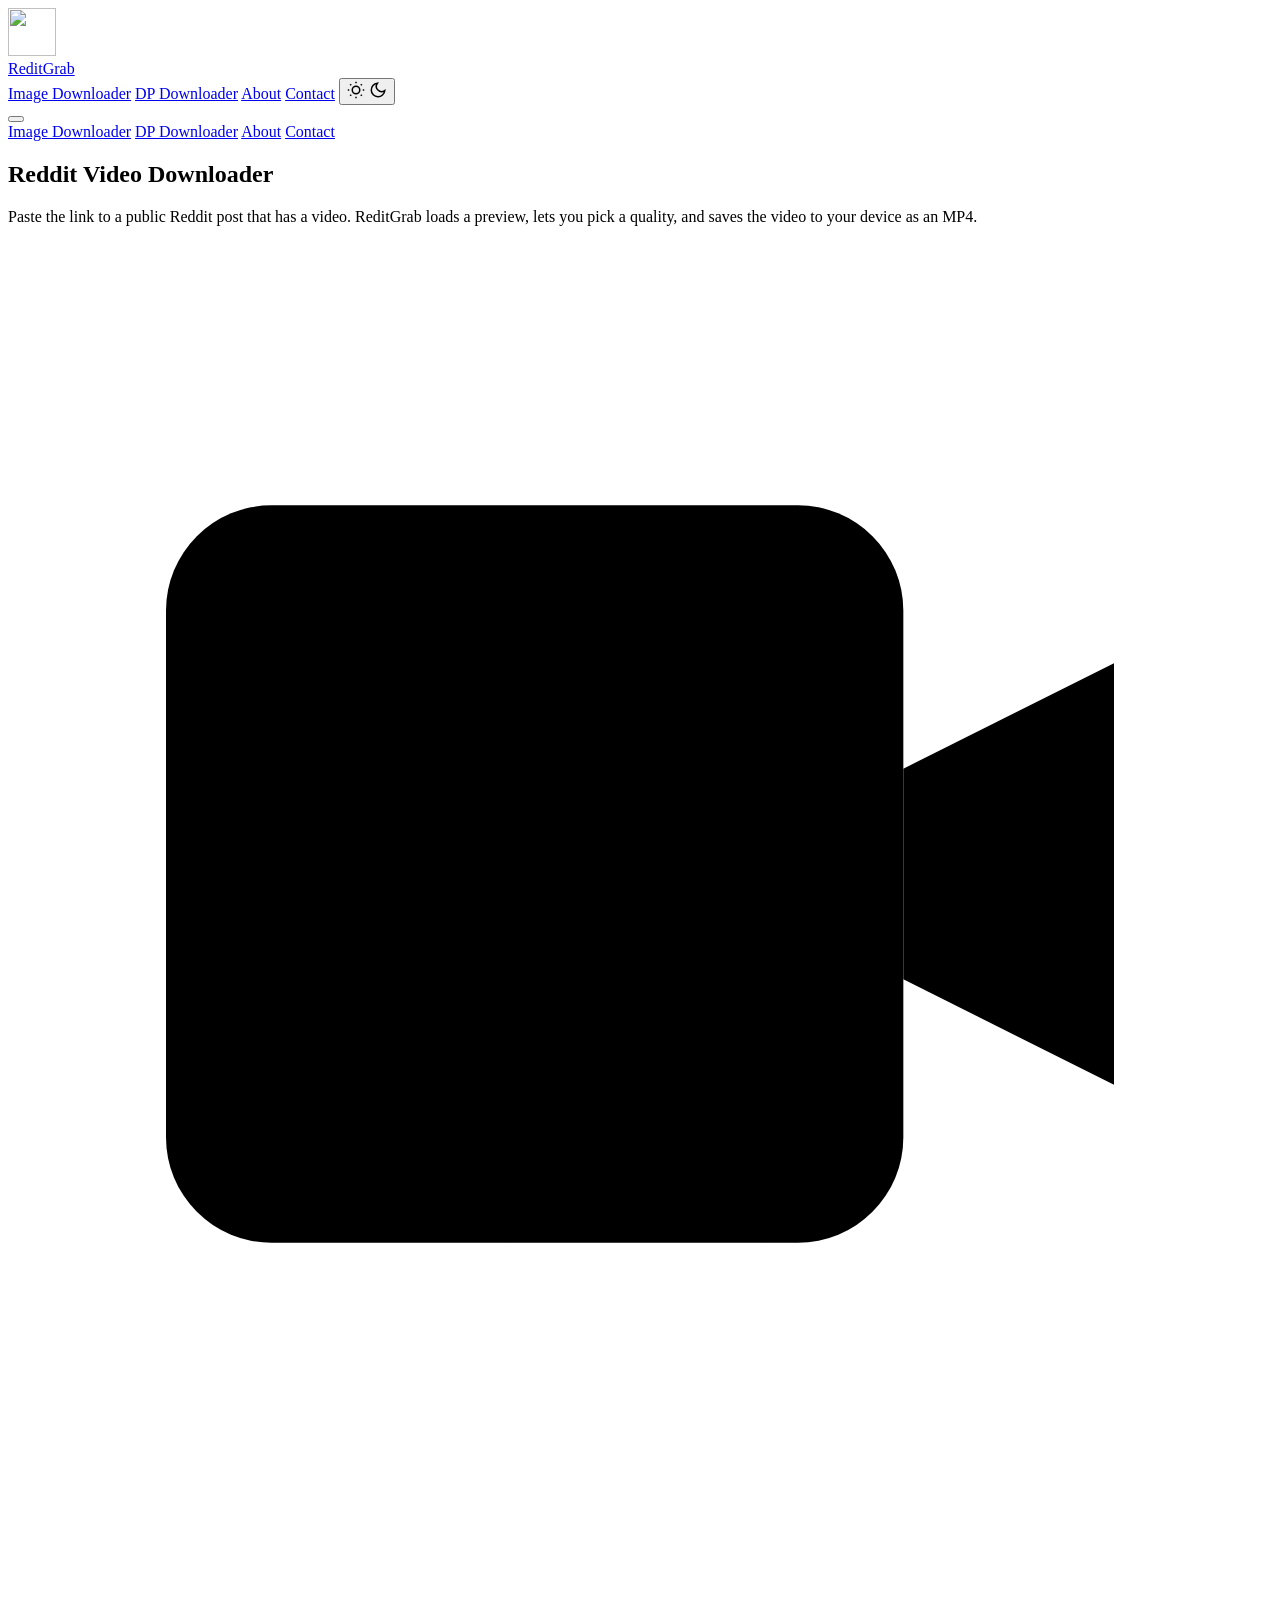
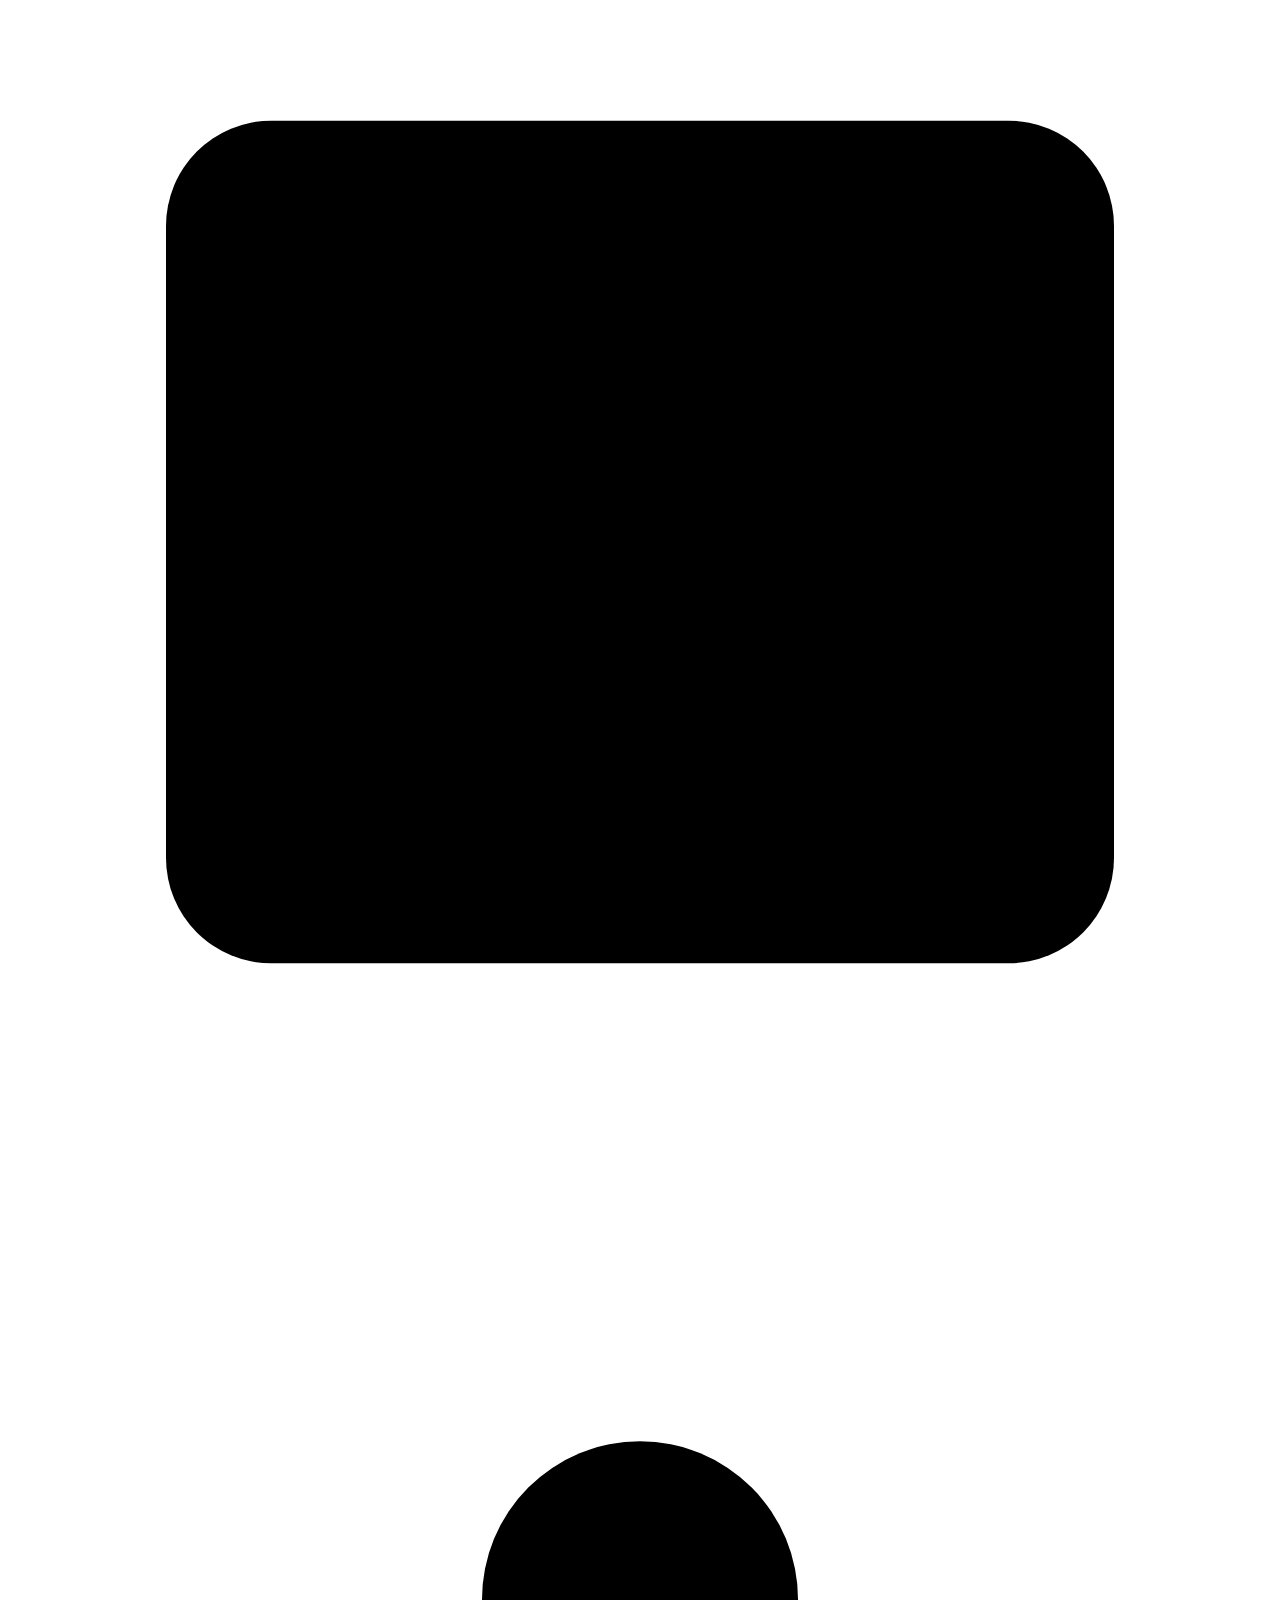
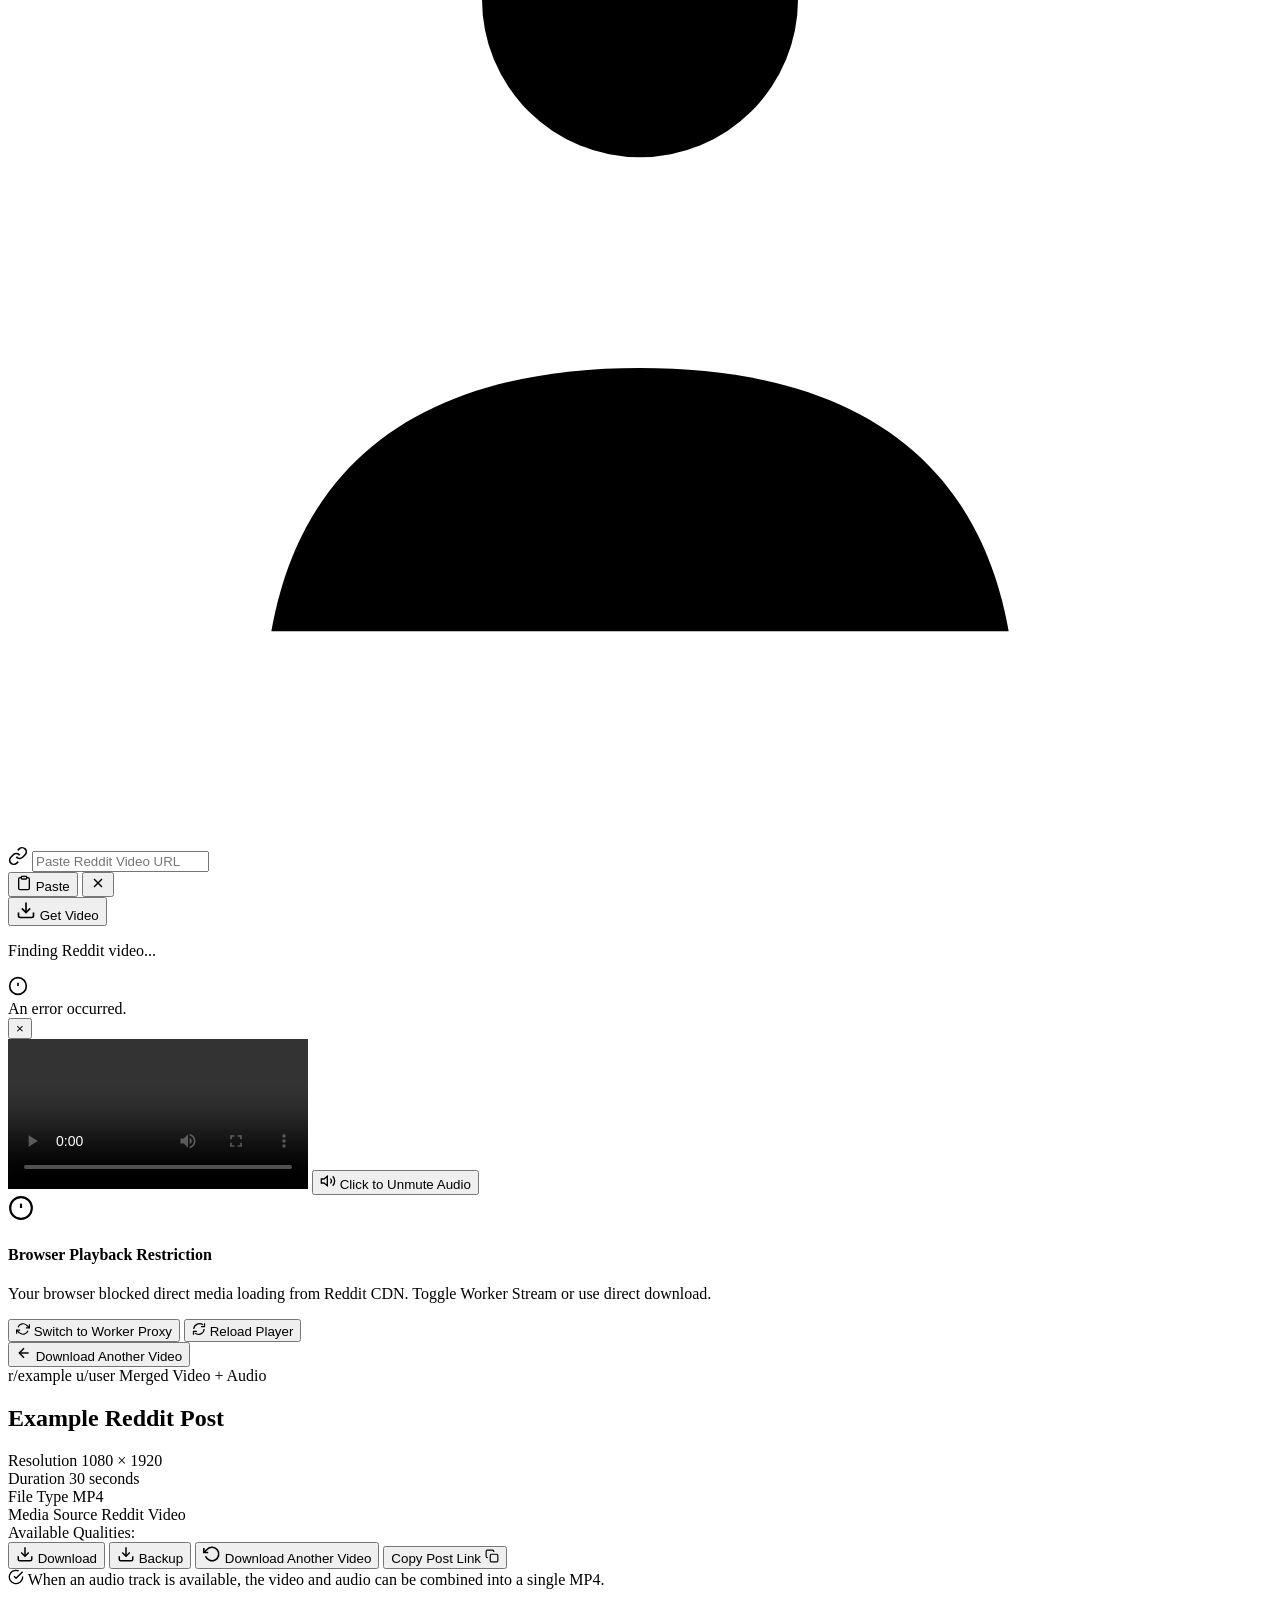
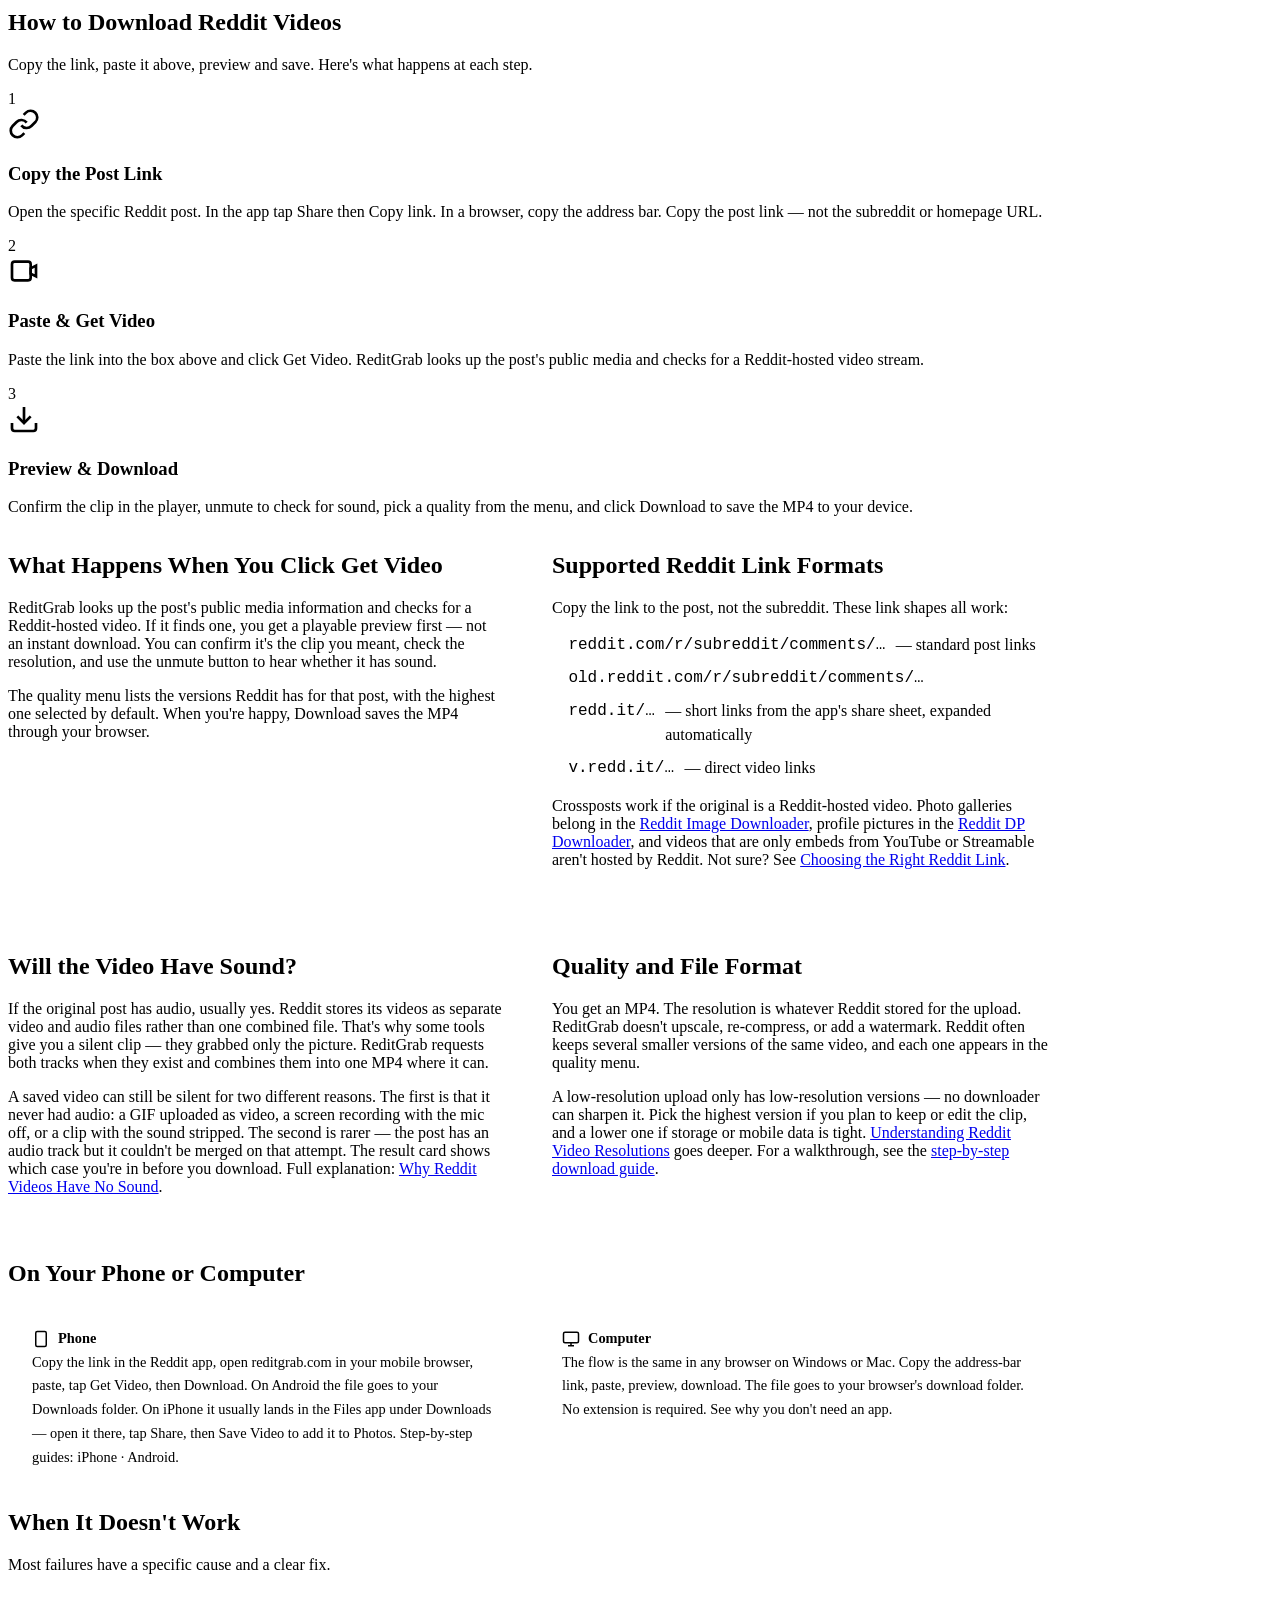
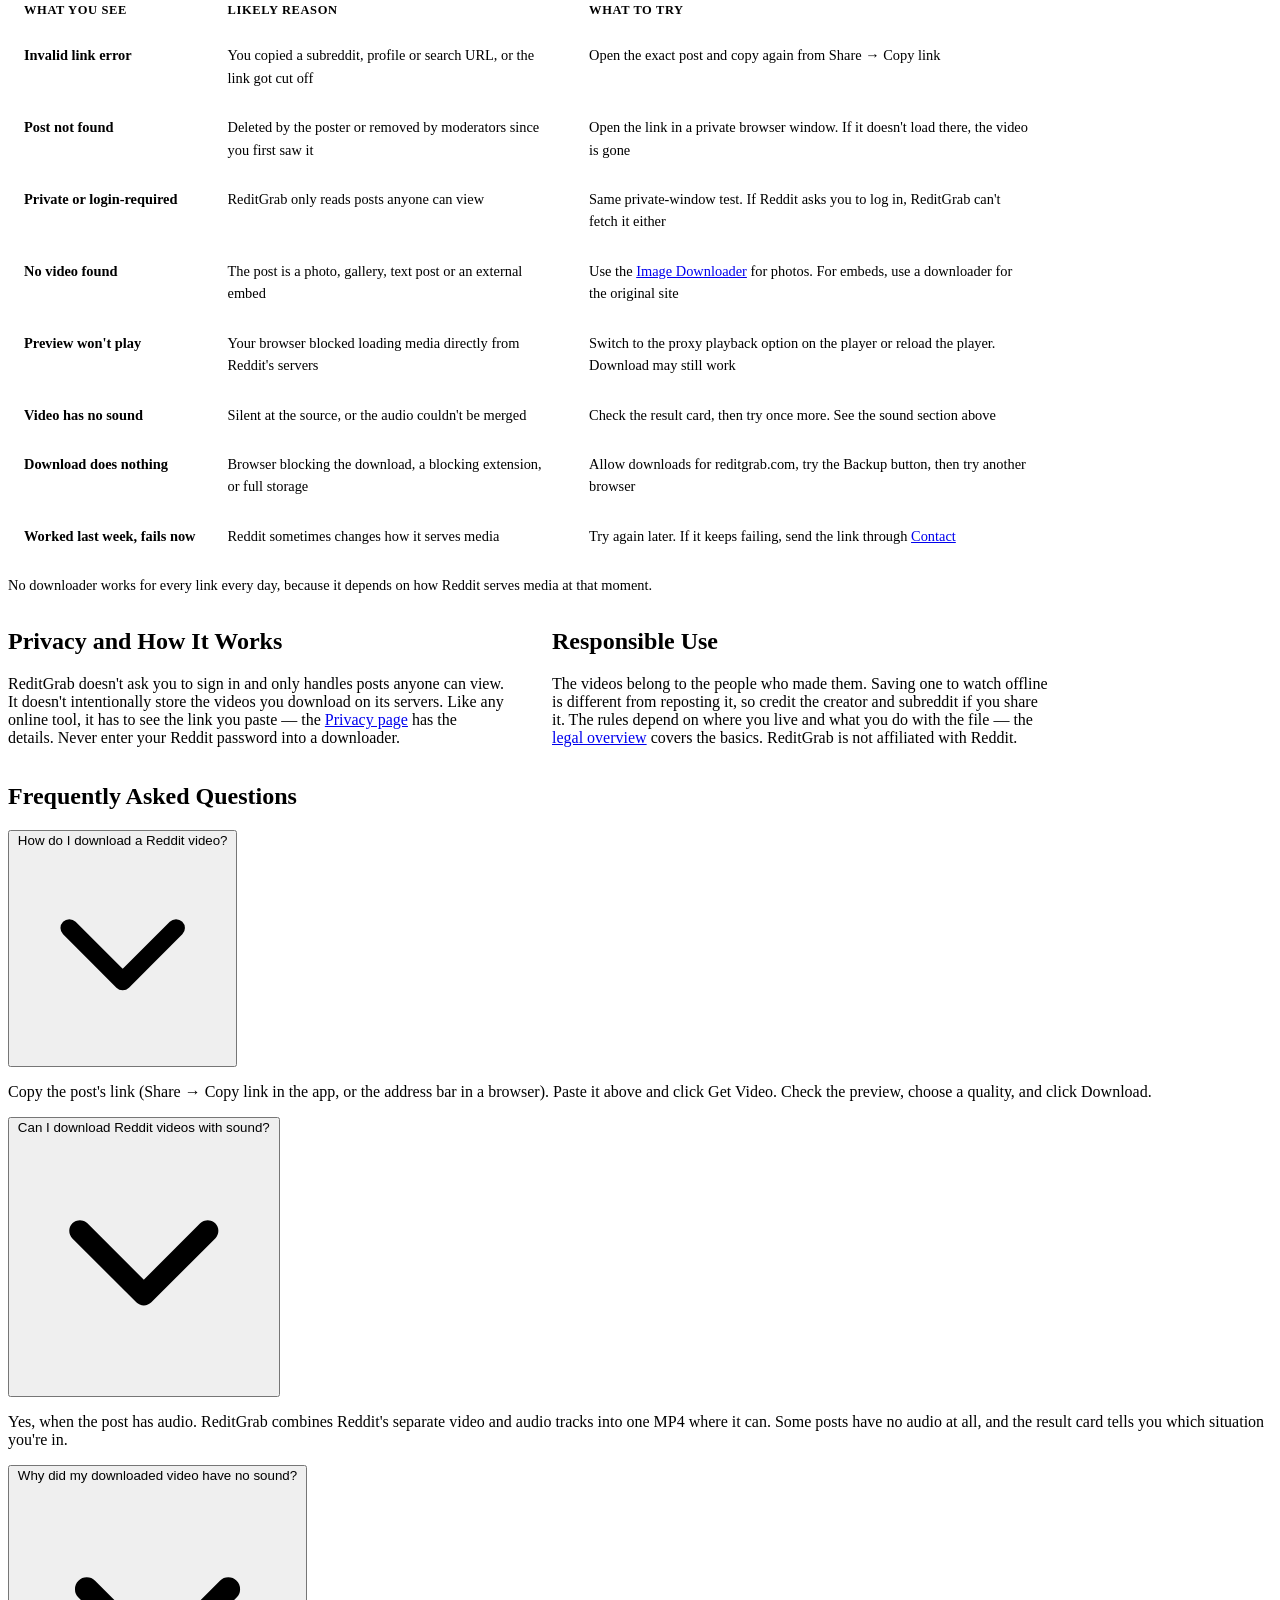
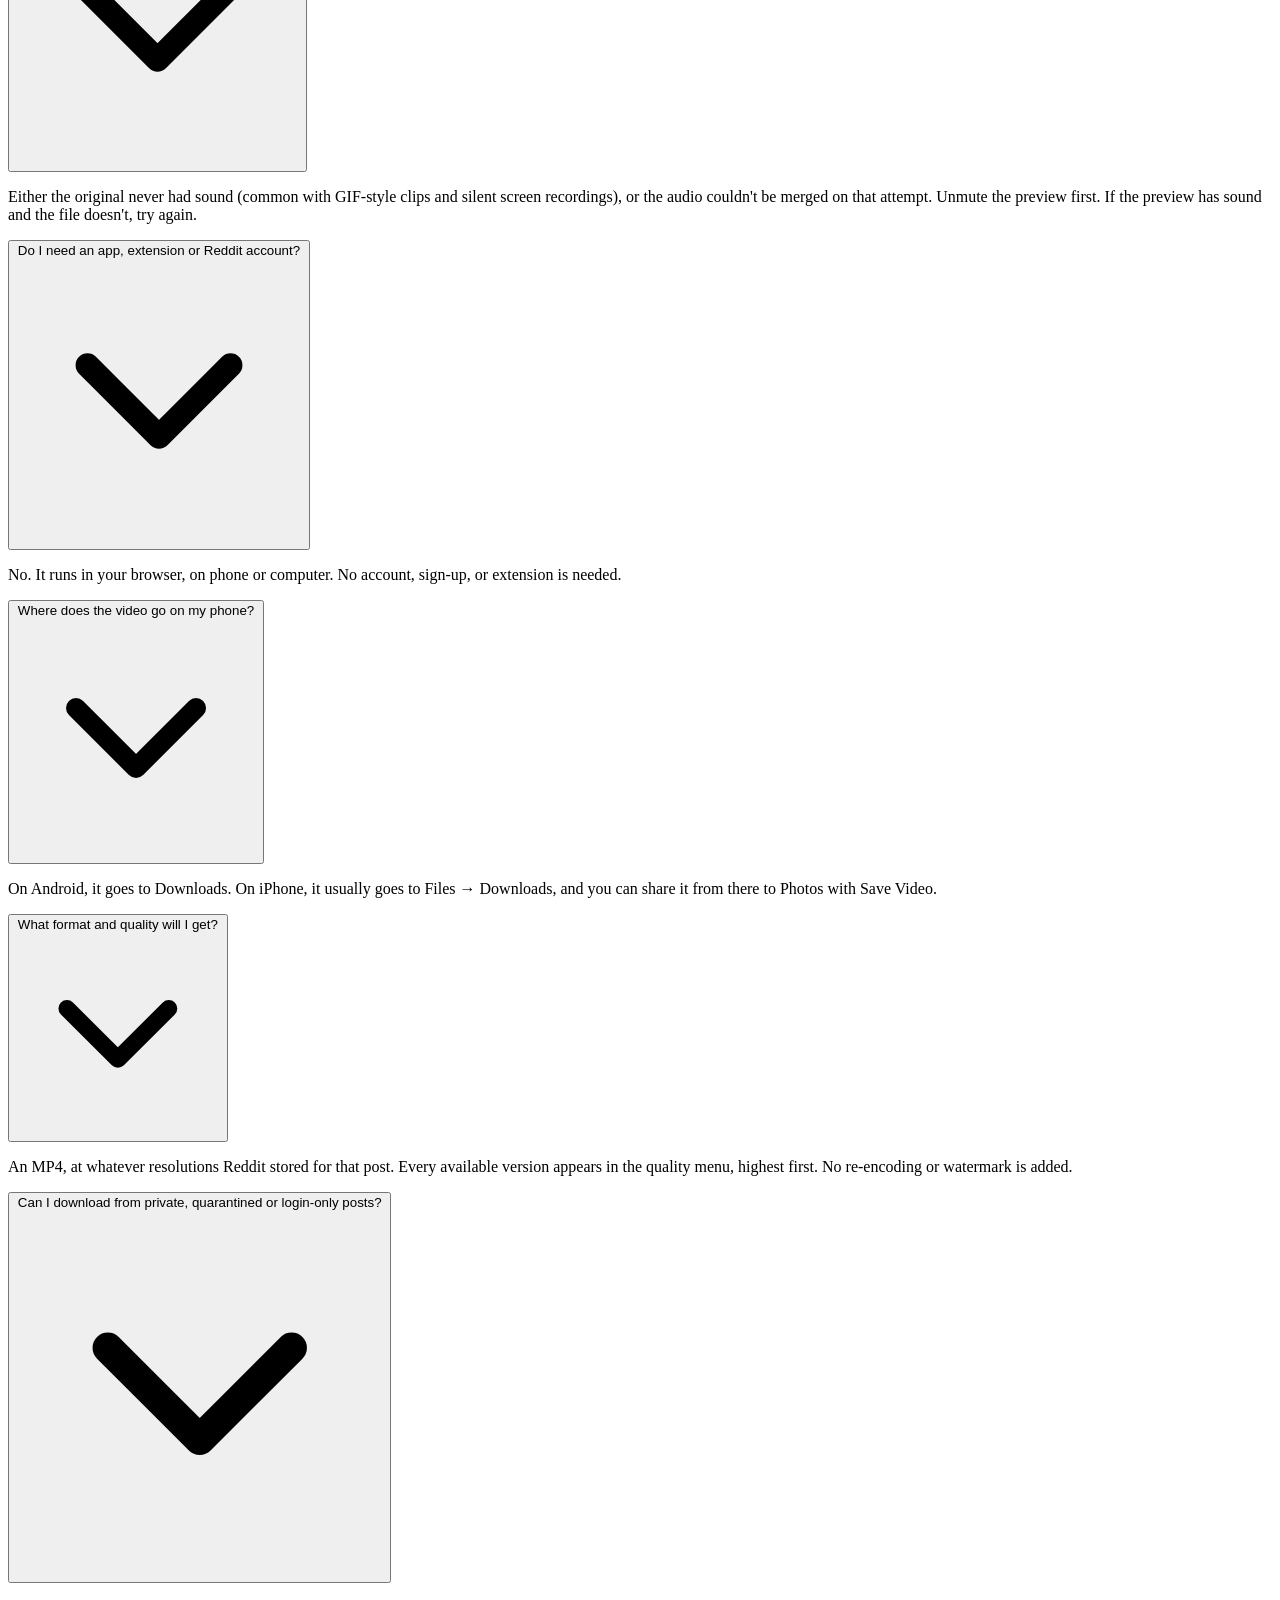
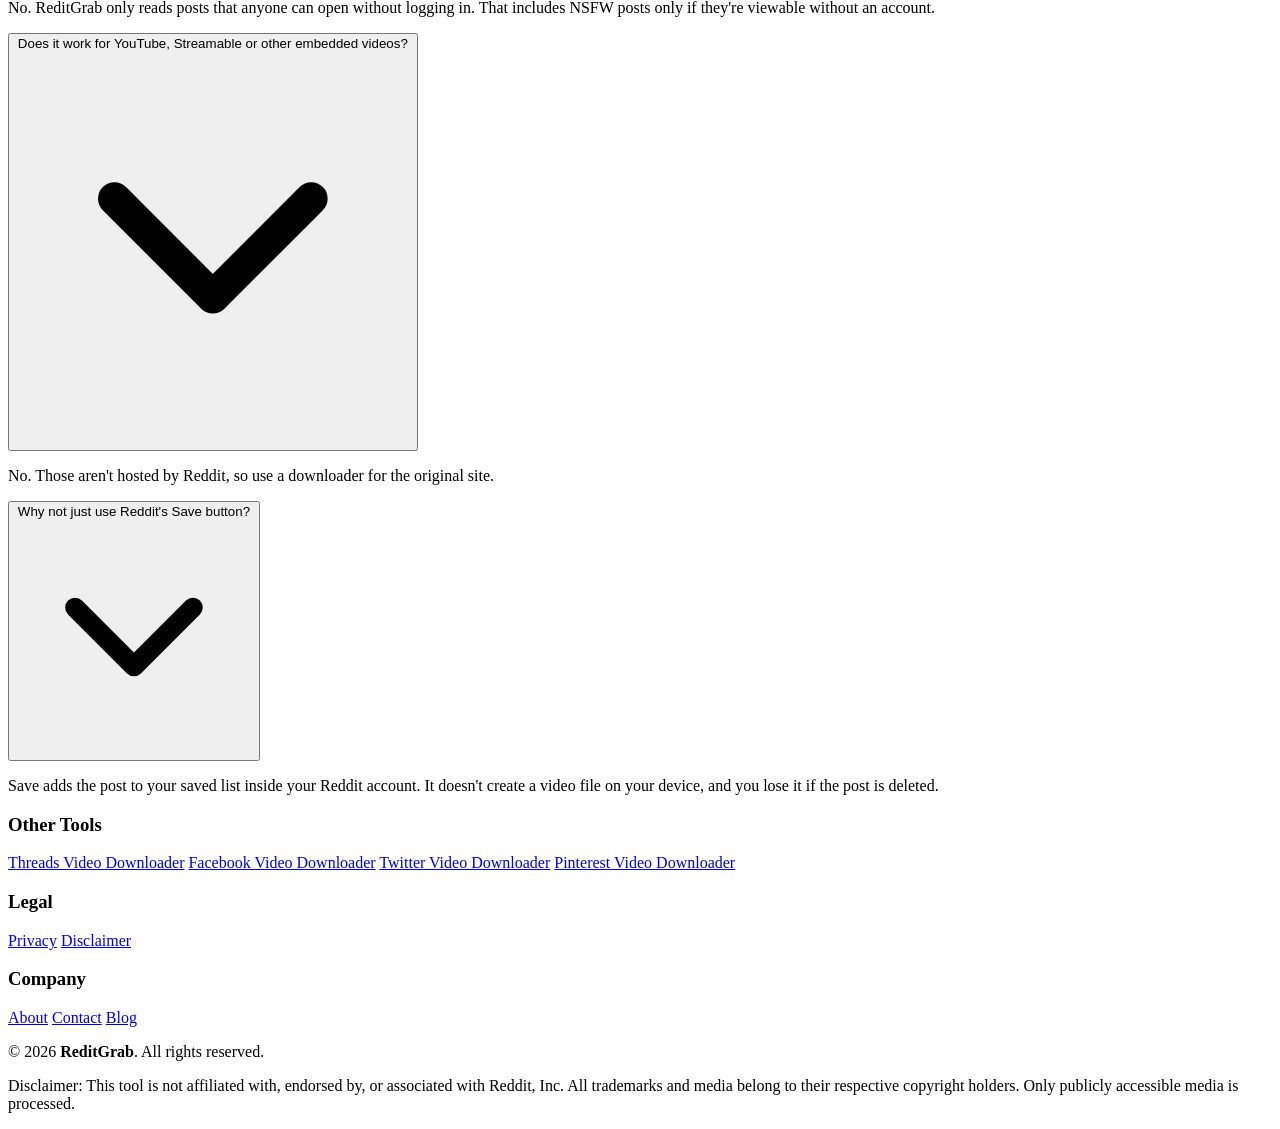
==== index.html @ 0fab304d "Add files via upload" ====
<!DOCTYPE html>
<html lang="en">
<head>
  <meta charset="UTF-8">
  <meta name="viewport" content="width=device-width, initial-scale=1.0">
  <title>Reddit Video Downloader – Download Reddit Videos as MP4</title>
  <meta name="description" content="Download Reddit videos as MP4 from any public post. Paste a link, preview the video, pick your quality, and save — no account or app required.">
  <meta name="author" content="Romit Kr Yadav">
  <meta name="robots" content="index, follow">
  <link rel="canonical" href="https://reditgrab.com/">

  <!-- Open Graph / Facebook -->
  <meta property="og:type" content="website">
  <meta property="og:url" content="https://reditgrab.com/">
  <meta property="og:title" content="Reddit Video Downloader – Download Reddit Videos as MP4">
  <meta property="og:description" content="Download Reddit videos as MP4 from any public post. Paste a link, preview the video, pick your quality, and save — no account or app required.">
  <meta property="og:image" content="https://reditgrab.com/preview-card.png">
  <meta property="og:site_name" content="ReditGrab">
  <meta property="og:locale" content="en_US">

  <!-- Twitter Card -->
  <meta name="twitter:card" content="summary_large_image">
  <meta name="twitter:title" content="Reddit Video Downloader – Download Reddit Videos as MP4">
  <meta name="twitter:description" content="Download Reddit videos as MP4 from any public post. Paste a link, preview the video, pick your quality, and save — no account or app required.">
  <meta name="twitter:image" content="https://reditgrab.com/preview-card.png">

  <!-- Favicon -->
  <link rel="icon" type="image/png" href="https://reditgrab.com/reditgrab-favicon.png">

  <!-- Stylesheet -->
  <link rel="stylesheet" href="/rvideo.css">

  <style>
    /* ── Two-column content grid ── */
    .content-cols {
      display: grid;
      grid-template-columns: 1fr;
      gap: 2rem;
      max-width: 1040px;
      margin-bottom: 3rem;
    }
    @media (min-width: 768px) {
      .content-cols { grid-template-columns: 1fr 1fr; gap: 2rem 3rem; }
    }
    .content-cols .content-block { margin-bottom: 0; }

    /* ── Supported link formats list ── */
    .link-formats-list {
      list-style: none;
      padding: 0;
      margin: 0.75rem 0 1rem;
      display: flex;
      flex-direction: column;
      gap: 0.5rem;
    }
    .link-formats-list li {
      display: flex;
      align-items: flex-start;
      gap: 0.65rem;
      font-size: 1rem;
      color: var(--text-muted);
      line-height: 1.55;
    }
    .link-formats-list li::before {
      content: "";
      display: inline-block;
      width: 6px;
      height: 6px;
      border-radius: 50%;
      background: var(--reddit-orange);
      flex-shrink: 0;
      margin-top: 0.52em;
    }

    /* ── Device cards ── */
    .device-grid {
      display: grid;
      grid-template-columns: 1fr;
      gap: 1.25rem;
      margin-top: 1rem;
    }
    @media (min-width: 640px) {
      .device-grid { grid-template-columns: 1fr 1fr; }
    }
    .device-card {
      background-color: var(--bg-card);
      border: 1px solid var(--border-color);
      border-radius: var(--radius-lg);
      padding: 1.25rem 1.5rem;
    }
    .device-card-title {
      font-size: 0.95rem;
      font-weight: 700;
      color: var(--text-primary);
      margin-bottom: 0.6rem;
      display: flex;
      align-items: center;
      gap: 0.5rem;
    }
    .device-card p { font-size: 0.9rem; color: var(--text-muted); line-height: 1.65; margin: 0; }
    .device-card a { color: var(--reddit-orange); text-decoration: none; }
    .device-card a:hover { text-decoration: underline; }

    /* ── Troubleshooting table ── */
    .trouble-table-wrap {
      overflow-x: auto;
      border-radius: var(--radius-lg);
      border: 1px solid var(--border-color);
      margin-top: 1rem;
    }
    .trouble-table { width: 100%; border-collapse: collapse; font-size: 0.9rem; }
    .trouble-table thead { background-color: var(--bg-card-hover); }
    .trouble-table th {
      padding: 0.8rem 1rem;
      text-align: left;
      font-size: 0.78rem;
      font-weight: 700;
      color: var(--text-subtle);
      text-transform: uppercase;
      letter-spacing: 0.05em;
      border-bottom: 1px solid var(--border-color);
      white-space: nowrap;
    }
    .trouble-table td {
      padding: 0.85rem 1rem;
      color: var(--text-muted);
      border-bottom: 1px solid var(--border-subtle);
      vertical-align: top;
      line-height: 1.55;
    }
    .trouble-table tr:last-child td { border-bottom: none; }
    .trouble-table tr:nth-child(even) td { background-color: rgba(255,255,255,0.02); }
    .trouble-table td:first-child { font-weight: 600; color: var(--text-secondary); white-space: nowrap; }
    .trouble-note { margin-top: 1rem; font-size: 0.9rem; color: var(--text-subtle); }
  </style>

  <!-- Schema.org Structured Data -->
  <script type="application/ld+json">
  {
    "@context": "https://schema.org",
    "@graph": [
      {
        "@type": "WebSite",
        "@id": "https://reditgrab.com/#website",
        "name": "ReditGrab",
        "url": "https://reditgrab.com/",
        "description": "Free online tools to download Reddit videos, images, galleries, and profile pictures — no account required."
      },
      {
        "@type": "WebPage",
        "@id": "https://reditgrab.com/#webpage",
        "name": "Reddit Video Downloader – Download Reddit Videos as MP4",
        "url": "https://reditgrab.com/",
        "description": "Download Reddit videos as MP4 from any public post. Paste a link, preview the video, pick your quality, and save — no account or app required.",
        "inLanguage": "en-US",
        "datePublished": "2026-09-05",
        "dateModified": "2026-09-05",
        "isPartOf": { "@id": "https://reditgrab.com/#website" },
        "about": { "@id": "https://reditgrab.com/#webapplication" }
      },
      {
        "@type": "WebApplication",
        "@id": "https://reditgrab.com/#webapplication",
        "name": "Reddit Video Downloader",
        "url": "https://reditgrab.com/",
        "description": "Download videos from public Reddit posts as MP4. Preview the video, select quality, and save — no account, no app, no watermark.",
        "applicationCategory": "MultimediaApplication",
        "operatingSystem": "Any",
        "offers": { "@type": "Offer", "price": "0", "priceCurrency": "USD" },
        "isPartOf": { "@id": "https://reditgrab.com/#website" },
        "publisher": { "@id": "https://reditgrab.com/#organization" }
      },
      {
        "@type": "Organization",
        "@id": "https://reditgrab.com/#organization",
        "name": "ReditGrab",
        "url": "https://reditgrab.com/",
        "logo": {
          "@type": "ImageObject",
          "url": "https://reditgrab.com/reditgrab.png",
          "width": 48,
          "height": 48
        }
      },
      {
        "@type": "FAQPage",
        "mainEntity": [
          {
            "@type": "Question",
            "name": "How do I download a Reddit video?",
            "acceptedAnswer": {
              "@type": "Answer",
              "text": "Copy the post's link (Share → Copy link in the app, or the address bar in a browser). Paste it into the input box and click Get Video. Check the preview, choose a quality, and click Download."
            }
          },
          {
            "@type": "Question",
            "name": "Can I download Reddit videos with sound?",
            "acceptedAnswer": {
              "@type": "Answer",
              "text": "Yes, when the post has audio. ReditGrab combines Reddit's separate video and audio tracks into one MP4 where it can. Some posts have no audio at all, and the result card tells you which situation you're in."
            }
          },
          {
            "@type": "Question",
            "name": "Why did my downloaded video have no sound?",
            "acceptedAnswer": {
              "@type": "Answer",
              "text": "Either the original never had sound (common with GIF-style clips and silent screen recordings), or the audio couldn't be merged on that attempt. Unmute the preview first. If the preview has sound and the file doesn't, try again."
            }
          },
          {
            "@type": "Question",
            "name": "Do I need an app, extension or Reddit account?",
            "acceptedAnswer": {
              "@type": "Answer",
              "text": "No. ReditGrab runs in your browser, on phone or computer. No account, sign-up, or extension is needed."
            }
          },
          {
            "@type": "Question",
            "name": "Where does the video go on my phone?",
            "acceptedAnswer": {
              "@type": "Answer",
              "text": "On Android, it goes to Downloads. On iPhone, it usually goes to Files → Downloads, and you can share it from there to Photos with Save Video."
            }
          },
          {
            "@type": "Question",
            "name": "What format and quality will I get?",
            "acceptedAnswer": {
              "@type": "Answer",
              "text": "An MP4, at whatever resolutions Reddit stored for that post. Every available version appears in the quality menu, highest first. No re-encoding or watermark is added."
            }
          },
          {
            "@type": "Question",
            "name": "Can I download from private, quarantined or login-only posts?",
            "acceptedAnswer": {
              "@type": "Answer",
              "text": "No. ReditGrab only reads posts that anyone can open without logging in. That includes NSFW posts only if they're viewable without an account."
            }
          },
          {
            "@type": "Question",
            "name": "Does it work for YouTube, Streamable or other embedded videos?",
            "acceptedAnswer": {
              "@type": "Answer",
              "text": "No. Those aren't hosted by Reddit, so use a downloader for the original site."
            }
          },
          {
            "@type": "Question",
            "name": "Why not just use Reddit's Save button?",
            "acceptedAnswer": {
              "@type": "Answer",
              "text": "Save adds the post to your saved list inside your Reddit account. It doesn't create a video file on your device, and you lose it if the post is deleted."
            }
          }
        ]
      }
    ]
  }
  </script>

  <!-- Google tag (gtag.js) -->
  <script async src="https://www.googletagmanager.com/gtag/js?id=G-LEBSQ97VK4"></script>
  <script>
    window.dataLayer = window.dataLayer || [];
    function gtag(){dataLayer.push(arguments);}
    gtag('js', new Date());
    gtag('config', 'G-LEBSQ97VK4');
  </script>
</head>
<body data-theme="dark">

  <!-- ── Header ── -->
  <header class="site-header" id="site-header">
    <div class="header-inner container">
      <a href="/" class="brand-link" id="brand-link">
        <div class="brand-icon" aria-hidden="true">
          <img src="https://reditgrab.com/reditgrab.png" alt="" width="48" height="48">
        </div>
        <span class="brand-text">ReditGrab</span>
      </a>

      <nav class="nav-desktop" aria-label="Primary navigation">
        <a href="/reddit-image-downloader" class="nav-anchor-link">Image Downloader</a>
        <a href="/reddit-dp-downloader" class="nav-anchor-link">DP Downloader</a>
        <a href="/about" class="nav-anchor-link">About</a>
        <a href="/contact" class="nav-anchor-link">Contact</a>
        <button type="button" class="btn-icon" id="theme-toggle" aria-label="Toggle dark/light theme" title="Toggle theme">
          <svg class="sun-icon" viewBox="0 0 24 24" width="18" height="18" fill="none" stroke="currentColor" stroke-width="2">
            <circle cx="12" cy="12" r="5"></circle>
            <line x1="12" y1="1" x2="12" y2="3"></line><line x1="12" y1="21" x2="12" y2="23"></line>
            <line x1="4.22" y1="4.22" x2="5.64" y2="5.64"></line><line x1="18.36" y1="18.36" x2="19.78" y2="19.78"></line>
            <line x1="1" y1="12" x2="3" y2="12"></line><line x1="21" y1="12" x2="23" y2="12"></line>
            <line x1="4.22" y1="19.78" x2="5.64" y2="18.36"></line><line x1="18.36" y1="5.64" x2="19.78" y2="4.22"></line>
          </svg>
          <svg class="moon-icon" viewBox="0 0 24 24" width="18" height="18" fill="none" stroke="currentColor" stroke-width="2">
            <path d="M21 12.79A9 9 0 1 1 11.21 3 7 7 0 0 0 21 12.79z"></path>
          </svg>
        </button>
      </nav>

      <button class="nav-hamburger" id="nav-hamburger" aria-expanded="false" aria-controls="nav-mobile-panel" aria-label="Open navigation menu">
        <span class="bar"></span><span class="bar"></span><span class="bar"></span>
      </button>
    </div>

    <nav class="nav-mobile-panel" id="nav-mobile-panel" aria-label="Mobile navigation">
      <a href="/reddit-image-downloader">Image Downloader</a>
      <a href="/reddit-dp-downloader">DP Downloader</a>
      <a href="/about">About</a>
      <a href="/contact">Contact</a>
    </nav>
  </header>

  <script>
    (function () {
      var btn = document.getElementById('nav-hamburger');
      var panel = document.getElementById('nav-mobile-panel');
      btn.addEventListener('click', function () {
        var open = panel.classList.toggle('open');
        btn.setAttribute('aria-expanded', open ? 'true' : 'false');
      });
      panel.querySelectorAll('a').forEach(function (a) {
        a.addEventListener('click', function () {
          panel.classList.remove('open');
          btn.setAttribute('aria-expanded', 'false');
        });
      });
    })();
  </script>

  <main class="main-content" id="main-content">

    <!-- ── Hero / Downloader ── -->
    <section class="hero-section" id="hero-section">
      <div class="container hero-container">
        <div class="hero-header">
          <h1 class="hero-title" id="hero-heading">Reddit Video Downloader</h1>
          <p class="hero-desc">Paste the link to a public Reddit post that has a video. ReditGrab loads a preview, lets you pick a quality, and saves the video to your device as an MP4.</p>
          <nav class="tool-tabs" aria-label="Downloader tools">
            <a class="tool-tab active" href="/" aria-current="page" aria-label="Video Downloader" title="Video Downloader">
              <svg viewBox="0 0 24 24" aria-hidden="true"><rect x="3" y="5" width="14" height="14" rx="2"></rect><path d="m17 10 4-2v8l-4-2z"></path></svg>
            </a>
            <a class="tool-tab" href="/reddit-image-downloader" aria-label="Image Downloader" title="Image Downloader">
              <svg viewBox="0 0 24 24" aria-hidden="true"><rect x="3" y="4" width="18" height="16" rx="2"></rect><circle cx="8.5" cy="9" r="1.5"></circle><path d="m4 17 5-5 3 3 2-2 6 4"></path></svg>
            </a>
            <a class="tool-tab" href="/reddit-dp-downloader" aria-label="DP Downloader" title="DP Downloader">
              <svg viewBox="0 0 24 24" aria-hidden="true"><circle cx="12" cy="8" r="3"></circle><path d="M5 20c.6-3.4 3.1-5 7-5s6.4 1.6 7 5"></path></svg>
            </a>
          </nav>
        </div>

        <!-- Downloader Card -->
        <div class="downloader-glow-wrap" id="downloader-glow-wrap">
          <div class="downloader-card" id="downloader-box">
            <form id="download-form" class="download-form" novalidate>
              <div class="input-field-wrapper" id="url-input-container">
                <span class="input-icon" aria-hidden="true">
                  <svg viewBox="0 0 24 24" width="20" height="20" fill="none" stroke="currentColor" stroke-width="2">
                    <path d="M10 13a5 5 0 0 0 7.54.54l3-3a5 5 0 0 0-7.07-7.07l-1.72 1.71"></path>
                    <path d="M14 11a5 5 0 0 0-7.54-.54l-3 3a5 5 0 0 0 7.07 7.07l1.71-1.71"></path>
                  </svg>
                </span>
                <input
                  type="url"
                  id="reddit-url-input"
                  class="reddit-input"
                  placeholder="Paste Reddit Video URL"
                  aria-label="Paste Reddit Video URL"
                  autocomplete="off"
                  spellcheck="false"
                  required
                >
                <div class="input-buttons">
                  <button type="button" class="btn-input-action" id="btn-paste" title="Paste from clipboard">
                    <svg viewBox="0 0 24 24" width="16" height="16" fill="none" stroke="currentColor" stroke-width="2">
                      <rect x="8" y="2" width="8" height="4" rx="1" ry="1"></rect>
                      <path d="M16 4h2a2 2 0 0 1 2 2v14a2 2 0 0 1-2 2H6a2 2 0 0 1-2-2V6a2 2 0 0 1 2-2h2"></path>
                    </svg>
                    <span>Paste</span>
                  </button>
                  <button type="button" class="btn-input-action hidden" id="btn-clear" aria-label="Clear Reddit URL input" title="Clear input">
                    <svg viewBox="0 0 24 24" width="16" height="16" fill="none" stroke="currentColor" stroke-width="2">
                      <line x1="18" y1="6" x2="6" y2="18"></line><line x1="6" y1="6" x2="18" y2="18"></line>
                    </svg>
                  </button>
                </div>
              </div>
              <div class="form-submit-row">
                <button type="submit" class="btn-submit" id="btn-submit-download">
                  <svg class="download-icon" viewBox="0 0 24 24" width="20" height="20" fill="none" stroke="currentColor" stroke-width="2">
                    <path d="M21 15v4a2 2 0 0 1-2 2H5a2 2 0 0 1-2-2v-4"></path>
                    <polyline points="7 10 12 15 17 10"></polyline>
                    <line x1="12" y1="15" x2="12" y2="3"></line>
                  </svg>
                  <span class="btn-text">Get Video</span>
                </button>
              </div>
            </form>
          </div>
        </div>

        <!-- Status / Loading -->
        <div class="status-container hidden" id="status-container">
          <div class="loading-spinner"></div>
          <div class="status-content">
            <p class="status-message" id="status-message">Finding Reddit video...</p>
            <div class="progress-track"><div class="progress-bar" id="progress-bar"></div></div>
          </div>
        </div>

        <!-- Error Banner -->
        <div class="error-banner hidden" id="error-banner" role="alert">
          <div class="error-icon" aria-hidden="true">
            <svg viewBox="0 0 24 24" width="20" height="20" fill="none" stroke="currentColor" stroke-width="2">
              <circle cx="12" cy="12" r="10"></circle>
              <line x1="12" y1="8" x2="12" y2="12"></line>
              <line x1="12" y1="16" x2="12.01" y2="16"></line>
            </svg>
          </div>
          <div class="error-text" id="error-text">An error occurred.</div>
          <button type="button" class="error-close-btn" id="error-close-btn" aria-label="Dismiss error">×</button>
        </div>

        <!-- Result Card -->
        <div class="result-card hidden" id="result-card">
          <div class="result-media-side">
            <div class="video-container" id="video-container">
              <video
                id="video-player"
                class="video-player"
                controls
                playsinline
                preload="metadata"
                controlslist="nodownload"
                referrerpolicy="no-referrer"
              >Your browser does not support HTML5 video preview.</video>
              <audio id="audio-synced" preload="auto" playsinline referrerpolicy="no-referrer"></audio>

              <button type="button" class="btn-enable-audio hidden" id="btn-enable-audio" title="Click to unmute video audio">
                <svg viewBox="0 0 24 24" width="16" height="16" fill="none" stroke="currentColor" stroke-width="2">
                  <polygon points="11 5 6 9 2 9 2 15 6 15 11 19 11 5"></polygon>
                  <path d="M19.07 4.93a10 10 0 0 1 0 14.14M15.54 8.46a5 5 0 0 1 0 7.07"></path>
                </svg>
                <span>Click to Unmute Audio</span>
              </button>

              <div class="video-error-overlay hidden" id="video-error-overlay">
                <div class="video-error-icon">
                  <svg viewBox="0 0 24 24" width="26" height="26" fill="none" stroke="currentColor" stroke-width="2">
                    <circle cx="12" cy="12" r="10"></circle>
                    <line x1="12" y1="8" x2="12" y2="12"></line>
                    <line x1="12" y1="16" x2="12.01" y2="16"></line>
                  </svg>
                </div>
                <h4 class="video-error-title">Browser Playback Restriction</h4>
                <p class="video-error-desc" id="video-error-desc">Your browser blocked direct media loading from Reddit CDN. Toggle Worker Stream or use direct download.</p>
                <div class="video-error-actions">
                  <button type="button" class="btn-video-fallback" id="btn-switch-stream-mode">
                    <svg viewBox="0 0 24 24" width="14" height="14" fill="none" stroke="currentColor" stroke-width="2">
                      <path d="M23 4v6h-6M1 20v-6h6"></path>
                      <path d="M3.51 9a9 9 0 0 1 14.85-3.36L23 10M1 14l4.64 4.36A9 9 0 0 0 20.49 15"></path>
                    </svg>
                    <span id="label-switch-stream">Switch to Worker Proxy</span>
                  </button>
                  <button type="button" class="btn-video-fallback" id="btn-retry-player">
                    <svg viewBox="0 0 24 24" width="14" height="14" fill="none" stroke="currentColor" stroke-width="2">
                      <path d="M21.5 2v6h-6M2.5 22v-6h6"></path>
                      <path d="M19.07 4.93A10 10 0 0 0 3 12M4.93 19.07A10 10 0 0 0 21 12"></path>
                    </svg>
                    <span>Reload Player</span>
                  </button>
                </div>
              </div>
            </div>
          </div>

          <div class="result-info-side">
            <div class="result-top-bar" id="result-top-bar">
              <button type="button" class="btn-back-input" id="btn-another-video-top" title="Download another video">
                <svg viewBox="0 0 24 24" width="16" height="16" fill="none" stroke="currentColor" stroke-width="2.2">
                  <line x1="19" y1="12" x2="5" y2="12"></line><polyline points="12 19 5 12 12 5"></polyline>
                </svg>
                <span>Download Another Video</span>
              </button>
            </div>

            <div class="result-header hidden">
              <div class="badges-row">
                <span class="badge-sub" id="result-subreddit">r/example</span>
                <span class="badge-author" id="result-author">u/user</span>
                <span class="badge-audio-status" id="badge-audio-status">Merged Video + Audio</span>
              </div>
              <h2 class="result-title" id="result-title">Example Reddit Post</h2>
            </div>

            <div class="metadata-grid hidden">
              <div class="meta-item">
                <span class="meta-label">Resolution</span>
                <span class="meta-val" id="result-resolution">1080 × 1920</span>
              </div>
              <div class="meta-item">
                <span class="meta-label">Duration</span>
                <span class="meta-val" id="result-duration">30 seconds</span>
              </div>
              <div class="meta-item">
                <span class="meta-label">File Type</span>
                <span class="meta-val">MP4</span>
              </div>
              <div class="meta-item">
                <span class="meta-label">Media Source</span>
                <span class="meta-val" id="result-source">Reddit Video</span>
              </div>
            </div>

            <div class="quality-selector-group hidden" id="quality-selector-group">
              <span class="selector-label">Available Qualities:</span>
              <div class="quality-buttons-row" id="quality-buttons-row"></div>
            </div>

            <div class="download-actions" id="download-actions">
              <button type="button" class="btn-download primary" id="btn-download-video">
                <svg class="dl-icon-normal" viewBox="0 0 24 24" width="18" height="18" fill="none" stroke="currentColor" stroke-width="2">
                  <path d="M21 15v4a2 2 0 0 1-2 2H5a2 2 0 0 1-2-2v-4"></path>
                  <polyline points="7 10 12 15 17 10"></polyline>
                  <line x1="12" y1="15" x2="12" y2="3"></line>
                </svg>
                <span class="spinner-inline hidden" id="dl-spinner-primary" aria-hidden="true"></span>
                <span id="label-download-video">Download</span>
              </button>

              <button type="button" class="btn-download secondary hidden" id="btn-download-merged-backup" title="RapidSave backup download">
                <svg class="dl-icon-normal" viewBox="0 0 24 24" width="18" height="18" fill="none" stroke="currentColor" stroke-width="2">
                  <path d="M21 15v4a2 2 0 0 1-2 2H5a2 2 0 0 1-2-2v-4"></path>
                  <polyline points="7 10 12 15 17 10"></polyline>
                  <line x1="12" y1="15" x2="12" y2="3"></line>
                </svg>
                <span class="spinner-inline hidden" id="dl-spinner-backup" aria-hidden="true"></span>
                <span id="label-download-backup">Backup</span>
              </button>

              <button type="button" class="btn-download another-video" id="btn-another-video" title="Download another Reddit video">
                <svg viewBox="0 0 24 24" width="18" height="18" fill="none" stroke="currentColor" stroke-width="2.2">
                  <polyline points="1 4 1 10 7 10"></polyline>
                  <path d="M3.51 15a9 9 0 1 0 2.13-9.36L1 10"></path>
                </svg>
                <span>Download Another Video</span>
              </button>

              <button type="button" class="btn-permalink" id="btn-copy-post-link" title="Copy original Reddit post link to clipboard">
                <span id="label-copy-link">Copy Post Link</span>
                <svg viewBox="0 0 24 24" width="14" height="14" fill="none" stroke="currentColor" stroke-width="2">
                  <rect x="9" y="9" width="13" height="13" rx="2" ry="2"></rect>
                  <path d="M5 15H4a2 2 0 0 1-2-2V4a2 2 0 0 1 2-2h9a2 2 0 0 1 2 2v1"></path>
                </svg>
              </button>

              <iframe id="hidden-download-iframe" style="display:none;width:0;height:0;border:0;" aria-hidden="true"></iframe>
            </div>

            <div class="stream-notice" id="stream-notice">
              <svg viewBox="0 0 24 24" width="16" height="16" fill="none" stroke="currentColor" stroke-width="2">
                <path d="M22 11.08V12a10 10 0 1 1-5.93-9.14"></path>
                <polyline points="22 4 12 14.01 9 11.01"></polyline>
              </svg>
              <span id="stream-notice-text">When an audio track is available, the video and audio can be combined into a single MP4.</span>
            </div>
          </div>
        </div>
      </div>
    </section>

    <!-- ── How-to Steps ── -->
    <section class="steps-section" id="how-it-works-guide" aria-labelledby="stepsHeading">
      <div class="container">
        <div class="section-header">
          <h2 class="section-title" id="stepsHeading">How to Download Reddit Videos</h2>
          <p class="section-subtitle">Copy the link, paste it above, preview and save. Here's what happens at each step.</p>
        </div>
        <div class="steps-grid">
          <article class="step-card">
            <div class="step-number">1</div>
            <div class="step-icon" aria-hidden="true">
              <svg viewBox="0 0 24 24" width="32" height="32" fill="none" stroke="currentColor" stroke-width="2">
                <path d="M10 13a5 5 0 0 0 7.54.54l3-3a5 5 0 0 0-7.07-7.07l-1.72 1.71"></path>
                <path d="M14 11a5 5 0 0 0-7.54-.54l-3 3a5 5 0 0 0 7.07 7.07l1.71-1.71"></path>
              </svg>
            </div>
            <h3>Copy the Post Link</h3>
            <p>Open the specific Reddit post. In the app tap Share then Copy link. In a browser, copy the address bar. Copy the post link — not the subreddit or homepage URL.</p>
          </article>
          <article class="step-card">
            <div class="step-number">2</div>
            <div class="step-icon" aria-hidden="true">
              <svg viewBox="0 0 24 24" width="32" height="32" fill="none" stroke="currentColor" stroke-width="2">
                <rect x="3" y="5" width="14" height="14" rx="2"></rect>
                <path d="m17 10 4-2v8l-4-2z"></path>
              </svg>
            </div>
            <h3>Paste &amp; Get Video</h3>
            <p>Paste the link into the box above and click Get Video. ReditGrab looks up the post's public media and checks for a Reddit-hosted video stream.</p>
          </article>
          <article class="step-card">
            <div class="step-number">3</div>
            <div class="step-icon" aria-hidden="true">
              <svg viewBox="0 0 24 24" width="32" height="32" fill="none" stroke="currentColor" stroke-width="2">
                <path d="M21 15v4a2 2 0 0 1-2 2H5a2 2 0 0 1-2-2v-4"></path>
                <polyline points="7 10 12 15 17 10"></polyline>
                <line x1="12" y1="15" x2="12" y2="3"></line>
              </svg>
            </div>
            <h3>Preview &amp; Download</h3>
            <p>Confirm the clip in the player, unmute to check for sound, pick a quality from the menu, and click Download to save the MP4 to your device.</p>
          </article>
        </div>
      </div>
    </section>

    <!-- ── Main Informational Content — Two-Column Layout ── -->
    <section class="content-section" id="how-it-works">
      <div class="container">

        <!-- Row 1: What happens + Supported links -->
        <div class="content-cols">
          <div class="content-block">
            <h2>What Happens When You Click Get Video</h2>
            <p>ReditGrab looks up the post's public media information and checks for a Reddit-hosted video. If it finds one, you get a playable preview first — not an instant download. You can confirm it's the clip you meant, check the resolution, and use the unmute button to hear whether it has sound.</p>
            <p>The quality menu lists the versions Reddit has for that post, with the highest one selected by default. When you're happy, Download saves the MP4 through your browser.</p>
          </div>

          <div class="content-block">
            <h2>Supported Reddit Link Formats</h2>
            <p>Copy the link to the post, not the subreddit. These link shapes all work:</p>
            <ul class="link-formats-list">
              <li><code>reddit.com/r/subreddit/comments/…</code> — standard post links</li>
              <li><code>old.reddit.com/r/subreddit/comments/…</code></li>
              <li><code>redd.it/…</code> — short links from the app's share sheet, expanded automatically</li>
              <li><code>v.redd.it/…</code> — direct video links</li>
            </ul>
            <p>Crossposts work if the original is a Reddit-hosted video. Photo galleries belong in the <a class="orange-tool-link" href="https://reditgrab.com/reddit-image-downloader">Reddit Image Downloader</a>, profile pictures in the <a class="orange-tool-link" href="https://reditgrab.com/reddit-dp-downloader">Reddit DP Downloader</a>, and videos that are only embeds from YouTube or Streamable aren't hosted by Reddit. Not sure? See <a class="orange-tool-link" href="/blog/choosing-the-right-reddit-link">Choosing the Right Reddit Link</a>.</p>
          </div>
        </div>

        <!-- Row 2: Sound + Quality -->
        <div class="content-cols">
          <div class="content-block">
            <h2>Will the Video Have Sound?</h2>
            <p>If the original post has audio, usually yes. Reddit stores its videos as separate video and audio files rather than one combined file. That's why some tools give you a silent clip — they grabbed only the picture. ReditGrab requests both tracks when they exist and combines them into one MP4 where it can.</p>
            <p>A saved video can still be silent for two different reasons. The first is that it never had audio: a GIF uploaded as video, a screen recording with the mic off, or a clip with the sound stripped. The second is rarer — the post has an audio track but it couldn't be merged on that attempt. The result card shows which case you're in before you download. Full explanation: <a class="orange-tool-link" href="/blog/why-reddit-videos-have-no-sound">Why Reddit Videos Have No Sound</a>.</p>
          </div>

          <div class="content-block">
            <h2>Quality and File Format</h2>
            <p>You get an MP4. The resolution is whatever Reddit stored for the upload. ReditGrab doesn't upscale, re-compress, or add a watermark. Reddit often keeps several smaller versions of the same video, and each one appears in the quality menu.</p>
            <p>A low-resolution upload only has low-resolution versions — no downloader can sharpen it. Pick the highest version if you plan to keep or edit the clip, and a lower one if storage or mobile data is tight. <a class="orange-tool-link" href="/blog/understanding-reddit-video-resolutions">Understanding Reddit Video Resolutions</a> goes deeper. For a walkthrough, see the <a class="orange-tool-link" href="/blog/how-to-download-reddit-video-mp4">step-by-step download guide</a>.</p>
          </div>
        </div>

        <!-- Row 3: Device guide (full-width with internal two-col grid) -->
        <div class="content-block" style="max-width: 1040px;">
          <h2>On Your Phone or Computer</h2>
          <div class="device-grid">
            <div class="device-card">
              <p class="device-card-title">
                <svg viewBox="0 0 24 24" width="18" height="18" fill="none" stroke="currentColor" stroke-width="2" aria-hidden="true"><rect x="5" y="2" width="14" height="20" rx="2"></rect><line x1="12" y1="18" x2="12.01" y2="18"></line></svg>
                Phone
              </p>
              <p>Copy the link in the Reddit app, open reditgrab.com in your mobile browser, paste, tap Get Video, then Download. On Android the file goes to your Downloads folder. On iPhone it usually lands in the Files app under Downloads — open it there, tap Share, then Save Video to add it to Photos. Step-by-step guides: <a href="/blog/how-to-save-reddit-video-on-iphone">iPhone</a> · <a href="/blog/how-to-save-reddit-video-on-android">Android</a>.</p>
            </div>
            <div class="device-card">
              <p class="device-card-title">
                <svg viewBox="0 0 24 24" width="18" height="18" fill="none" stroke="currentColor" stroke-width="2" aria-hidden="true"><rect x="2" y="3" width="20" height="14" rx="2"></rect><line x1="8" y1="21" x2="16" y2="21"></line><line x1="12" y1="17" x2="12" y2="21"></line></svg>
                Computer
              </p>
              <p>The flow is the same in any browser on Windows or Mac. Copy the address-bar link, paste, preview, download. The file goes to your browser's download folder. No extension is required. <a href="/blog/can-you-download-reddit-videos-without-an-app">See why you don't need an app</a>.</p>
            </div>
          </div>
        </div>

      </div>
    </section>

    <!-- ── Troubleshooting ── -->
    <section class="content-section" id="troubleshooting" style="background-color: var(--bg-primary);">
      <div class="container">

        <div class="content-block" style="max-width: 1040px;">
          <h2>When It Doesn't Work</h2>
          <p>Most failures have a specific cause and a clear fix.</p>
          <div class="trouble-table-wrap">
            <table class="trouble-table">
              <thead>
                <tr>
                  <th scope="col">What you see</th>
                  <th scope="col">Likely reason</th>
                  <th scope="col">What to try</th>
                </tr>
              </thead>
              <tbody>
                <tr>
                  <td>Invalid link error</td>
                  <td>You copied a subreddit, profile or search URL, or the link got cut off</td>
                  <td>Open the exact post and copy again from Share → Copy link</td>
                </tr>
                <tr>
                  <td>Post not found</td>
                  <td>Deleted by the poster or removed by moderators since you first saw it</td>
                  <td>Open the link in a private browser window. If it doesn't load there, the video is gone</td>
                </tr>
                <tr>
                  <td>Private or login-required</td>
                  <td>ReditGrab only reads posts anyone can view</td>
                  <td>Same private-window test. If Reddit asks you to log in, ReditGrab can't fetch it either</td>
                </tr>
                <tr>
                  <td>No video found</td>
                  <td>The post is a photo, gallery, text post or an external embed</td>
                  <td>Use the <a class="orange-tool-link" href="/reddit-image-downloader">Image Downloader</a> for photos. For embeds, use a downloader for the original site</td>
                </tr>
                <tr>
                  <td>Preview won't play</td>
                  <td>Your browser blocked loading media directly from Reddit's servers</td>
                  <td>Switch to the proxy playback option on the player or reload the player. Download may still work</td>
                </tr>
                <tr>
                  <td>Video has no sound</td>
                  <td>Silent at the source, or the audio couldn't be merged</td>
                  <td>Check the result card, then try once more. See the sound section above</td>
                </tr>
                <tr>
                  <td>Download does nothing</td>
                  <td>Browser blocking the download, a blocking extension, or full storage</td>
                  <td>Allow downloads for reditgrab.com, try the Backup button, then try another browser</td>
                </tr>
                <tr>
                  <td>Worked last week, fails now</td>
                  <td>Reddit sometimes changes how it serves media</td>
                  <td>Try again later. If it keeps failing, send the link through <a class="orange-tool-link" href="/contact">Contact</a></td>
                </tr>
              </tbody>
            </table>
          </div>
          <p class="trouble-note">No downloader works for every link every day, because it depends on how Reddit serves media at that moment.</p>
        </div>

        <!-- Privacy + Responsible use — two-column -->
        <div class="content-cols" style="margin-bottom: 0;">
          <div class="content-block">
            <h2>Privacy and How It Works</h2>
            <p>ReditGrab doesn't ask you to sign in and only handles posts anyone can view. It doesn't intentionally store the videos you download on its servers. Like any online tool, it has to see the link you paste — the <a class="orange-tool-link" href="/privacy">Privacy page</a> has the details. Never enter your Reddit password into a downloader.</p>
          </div>
          <div class="content-block">
            <h2>Responsible Use</h2>
            <p>The videos belong to the people who made them. Saving one to watch offline is different from reposting it, so credit the creator and subreddit if you share it. The rules depend on where you live and what you do with the file — the <a class="orange-tool-link" href="/blog/is-it-legal-to-download-reddit-videos">legal overview</a> covers the basics. ReditGrab is not affiliated with Reddit.</p>
          </div>
        </div>

      </div>
    </section>

    <!-- ── FAQ ── -->
    <section class="faq-section" id="faq-section">
      <div class="container">
        <h2 class="faq-heading">Frequently Asked Questions</h2>
        <div class="faq-list">

          <div class="faq-item">
            <button type="button" class="faq-question" aria-expanded="false">
              <span>How do I download a Reddit video?</span>
              <svg class="faq-icon" viewBox="0 0 24 24" fill="none" stroke="currentColor" stroke-width="2" stroke-linecap="round" stroke-linejoin="round" aria-hidden="true"><polyline points="6 9 12 15 18 9"></polyline></svg>
            </button>
            <div class="faq-answer">
              <p>Copy the post's link (Share → Copy link in the app, or the address bar in a browser). Paste it above and click Get Video. Check the preview, choose a quality, and click Download.</p>
            </div>
          </div>

          <div class="faq-item">
            <button type="button" class="faq-question" aria-expanded="false">
              <span>Can I download Reddit videos with sound?</span>
              <svg class="faq-icon" viewBox="0 0 24 24" fill="none" stroke="currentColor" stroke-width="2" stroke-linecap="round" stroke-linejoin="round" aria-hidden="true"><polyline points="6 9 12 15 18 9"></polyline></svg>
            </button>
            <div class="faq-answer">
              <p>Yes, when the post has audio. ReditGrab combines Reddit's separate video and audio tracks into one MP4 where it can. Some posts have no audio at all, and the result card tells you which situation you're in.</p>
            </div>
          </div>

          <div class="faq-item">
            <button type="button" class="faq-question" aria-expanded="false">
              <span>Why did my downloaded video have no sound?</span>
              <svg class="faq-icon" viewBox="0 0 24 24" fill="none" stroke="currentColor" stroke-width="2" stroke-linecap="round" stroke-linejoin="round" aria-hidden="true"><polyline points="6 9 12 15 18 9"></polyline></svg>
            </button>
            <div class="faq-answer">
              <p>Either the original never had sound (common with GIF-style clips and silent screen recordings), or the audio couldn't be merged on that attempt. Unmute the preview first. If the preview has sound and the file doesn't, try again.</p>
            </div>
          </div>

          <div class="faq-item">
            <button type="button" class="faq-question" aria-expanded="false">
              <span>Do I need an app, extension or Reddit account?</span>
              <svg class="faq-icon" viewBox="0 0 24 24" fill="none" stroke="currentColor" stroke-width="2" stroke-linecap="round" stroke-linejoin="round" aria-hidden="true"><polyline points="6 9 12 15 18 9"></polyline></svg>
            </button>
            <div class="faq-answer">
              <p>No. It runs in your browser, on phone or computer. No account, sign-up, or extension is needed.</p>
            </div>
          </div>

          <div class="faq-item">
            <button type="button" class="faq-question" aria-expanded="false">
              <span>Where does the video go on my phone?</span>
              <svg class="faq-icon" viewBox="0 0 24 24" fill="none" stroke="currentColor" stroke-width="2" stroke-linecap="round" stroke-linejoin="round" aria-hidden="true"><polyline points="6 9 12 15 18 9"></polyline></svg>
            </button>
            <div class="faq-answer">
              <p>On Android, it goes to Downloads. On iPhone, it usually goes to Files → Downloads, and you can share it from there to Photos with Save Video.</p>
            </div>
          </div>

          <div class="faq-item">
            <button type="button" class="faq-question" aria-expanded="false">
              <span>What format and quality will I get?</span>
              <svg class="faq-icon" viewBox="0 0 24 24" fill="none" stroke="currentColor" stroke-width="2" stroke-linecap="round" stroke-linejoin="round" aria-hidden="true"><polyline points="6 9 12 15 18 9"></polyline></svg>
            </button>
            <div class="faq-answer">
              <p>An MP4, at whatever resolutions Reddit stored for that post. Every available version appears in the quality menu, highest first. No re-encoding or watermark is added.</p>
            </div>
          </div>

          <div class="faq-item">
            <button type="button" class="faq-question" aria-expanded="false">
              <span>Can I download from private, quarantined or login-only posts?</span>
              <svg class="faq-icon" viewBox="0 0 24 24" fill="none" stroke="currentColor" stroke-width="2" stroke-linecap="round" stroke-linejoin="round" aria-hidden="true"><polyline points="6 9 12 15 18 9"></polyline></svg>
            </button>
            <div class="faq-answer">
              <p>No. ReditGrab only reads posts that anyone can open without logging in. That includes NSFW posts only if they're viewable without an account.</p>
            </div>
          </div>

          <div class="faq-item">
            <button type="button" class="faq-question" aria-expanded="false">
              <span>Does it work for YouTube, Streamable or other embedded videos?</span>
              <svg class="faq-icon" viewBox="0 0 24 24" fill="none" stroke="currentColor" stroke-width="2" stroke-linecap="round" stroke-linejoin="round" aria-hidden="true"><polyline points="6 9 12 15 18 9"></polyline></svg>
            </button>
            <div class="faq-answer">
              <p>No. Those aren't hosted by Reddit, so use a downloader for the original site.</p>
            </div>
          </div>

          <div class="faq-item">
            <button type="button" class="faq-question" aria-expanded="false">
              <span>Why not just use Reddit's Save button?</span>
              <svg class="faq-icon" viewBox="0 0 24 24" fill="none" stroke="currentColor" stroke-width="2" stroke-linecap="round" stroke-linejoin="round" aria-hidden="true"><polyline points="6 9 12 15 18 9"></polyline></svg>
            </button>
            <div class="faq-answer">
              <p>Save adds the post to your saved list inside your Reddit account. It doesn't create a video file on your device, and you lose it if the post is deleted.</p>
            </div>
          </div>

        </div>
      </div>
    </section>

  </main>

  <!-- ── Footer ── -->
  <footer class="site-footer" id="site-footer">
    <div class="container footer-inner">
      <div class="footer-links-grid">
        <div class="footer-link-group">
          <h3 class="footer-link-title">Other Tools</h3>
          <a href="https://threadsgrab.com" rel="noopener noreferrer">Threads Video Downloader</a>
          <a href="https://fbviddl.com" rel="noopener noreferrer">Facebook Video Downloader</a>
          <a href="https://threadsgrab.com/x/video-downloader" rel="noopener noreferrer">Twitter Video Downloader</a>
          <a href="https://pinviddl.com/" rel="noopener noreferrer">Pinterest Video Downloader</a>
        </div>
        <div class="footer-link-group">
          <h3 class="footer-link-title">Legal</h3>
          <a href="/privacy">Privacy</a>
          <a href="/disclaimer">Disclaimer</a>
        </div>
        <div class="footer-link-group">
          <h3 class="footer-link-title">Company</h3>
          <a href="/about">About</a>
          <a href="/contact">Contact</a>
          <a href="/blog">Blog</a>
        </div>
      </div>
      <div class="footer-bottom-row">
        <p class="footer-copy">&copy; 2026 <strong>ReditGrab</strong>. All rights reserved.</p>
        <p class="footer-disclaimer" id="footer-disclaimer">
          Disclaimer: This tool is not affiliated with, endorsed by, or associated with Reddit, Inc. All trademarks and media belong to their respective copyright holders. Only publicly accessible media is processed.
        </p>
      </div>
    </div>
  </footer>

  <script src="/rvideo.js"></script>
</body>
</html>
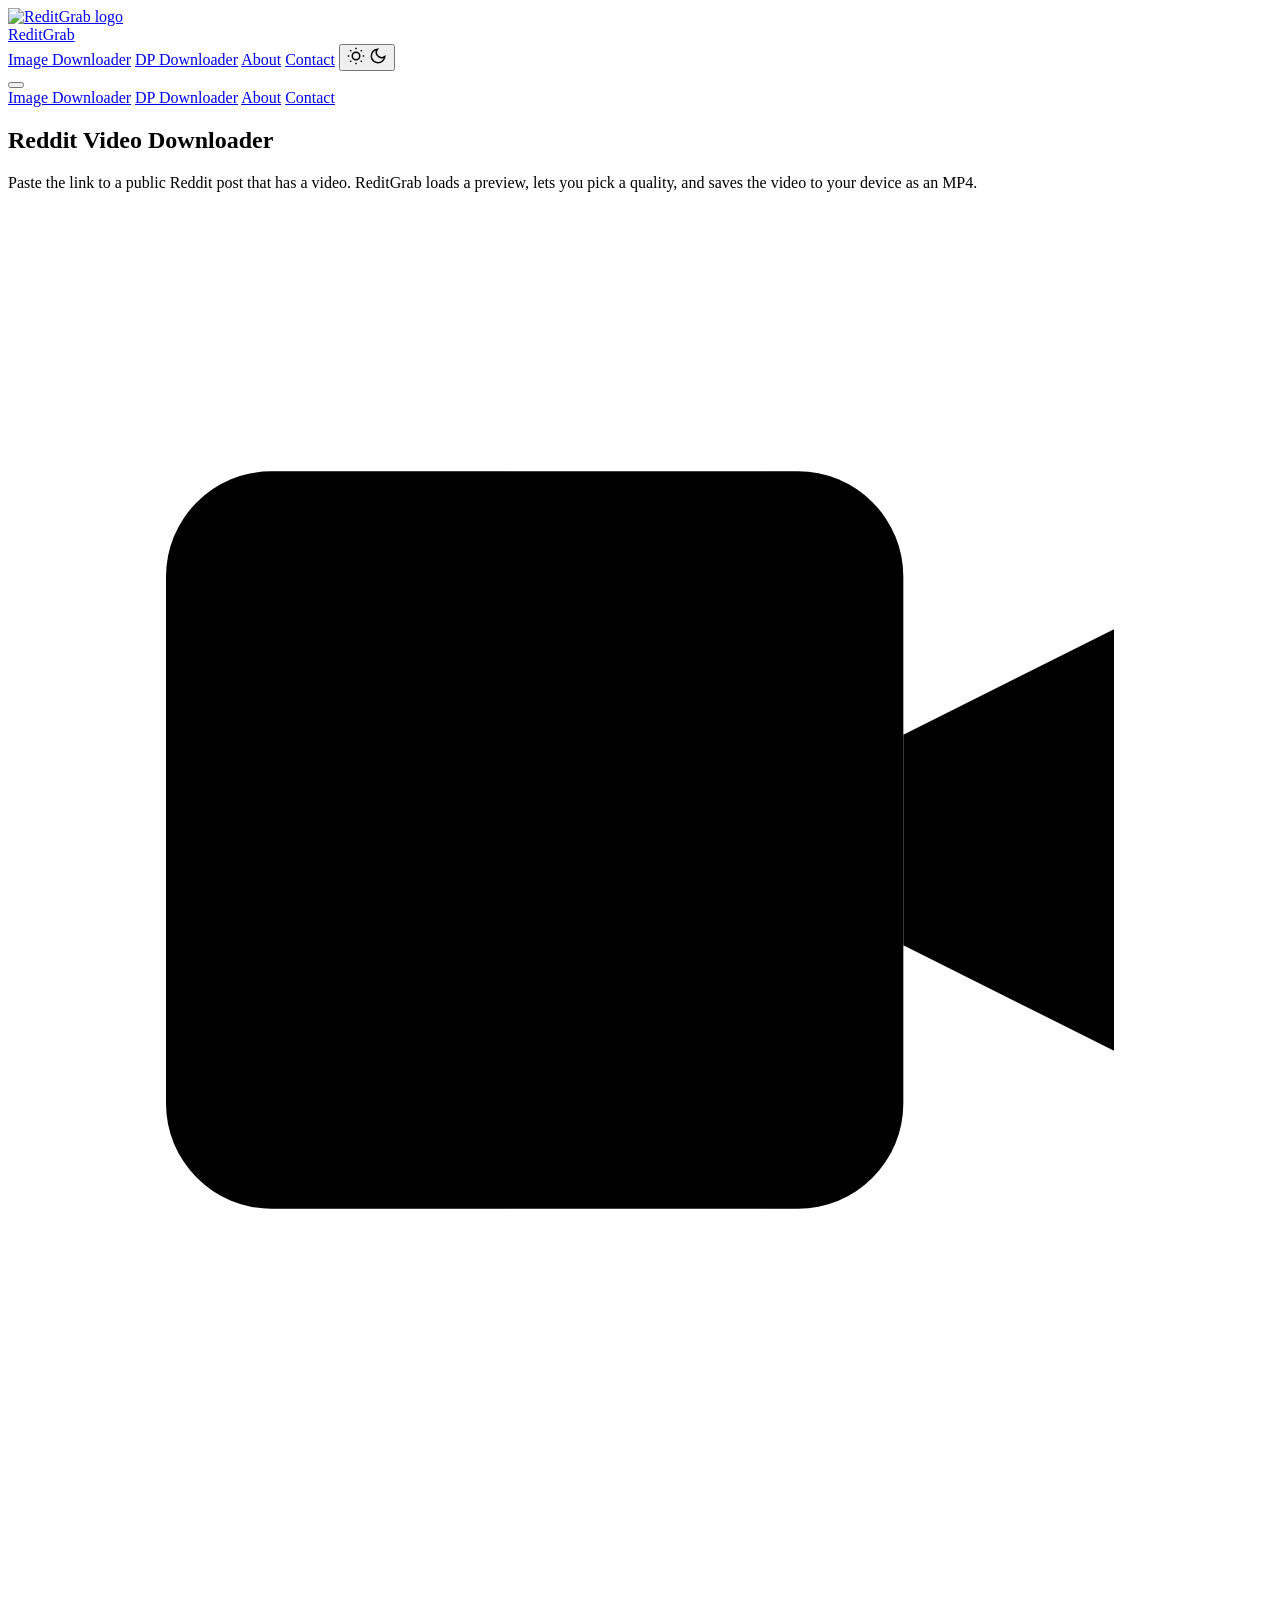
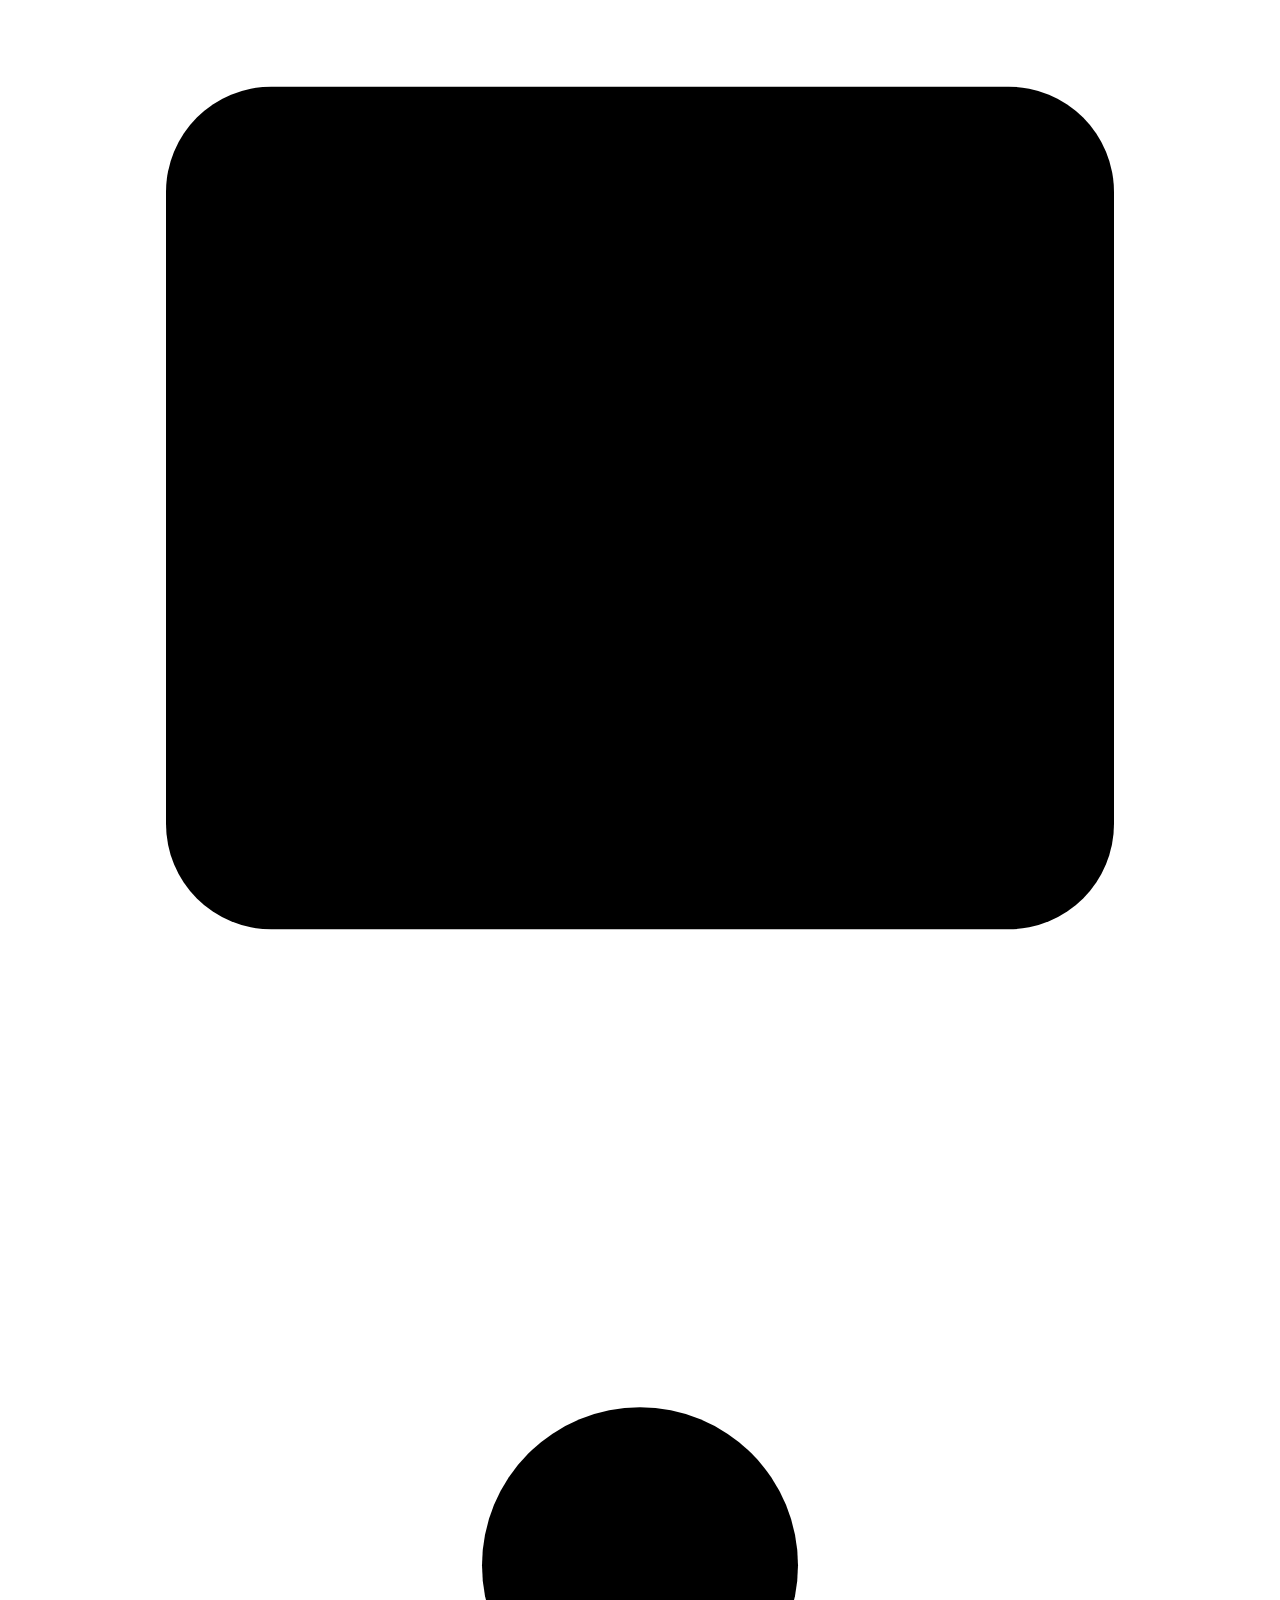
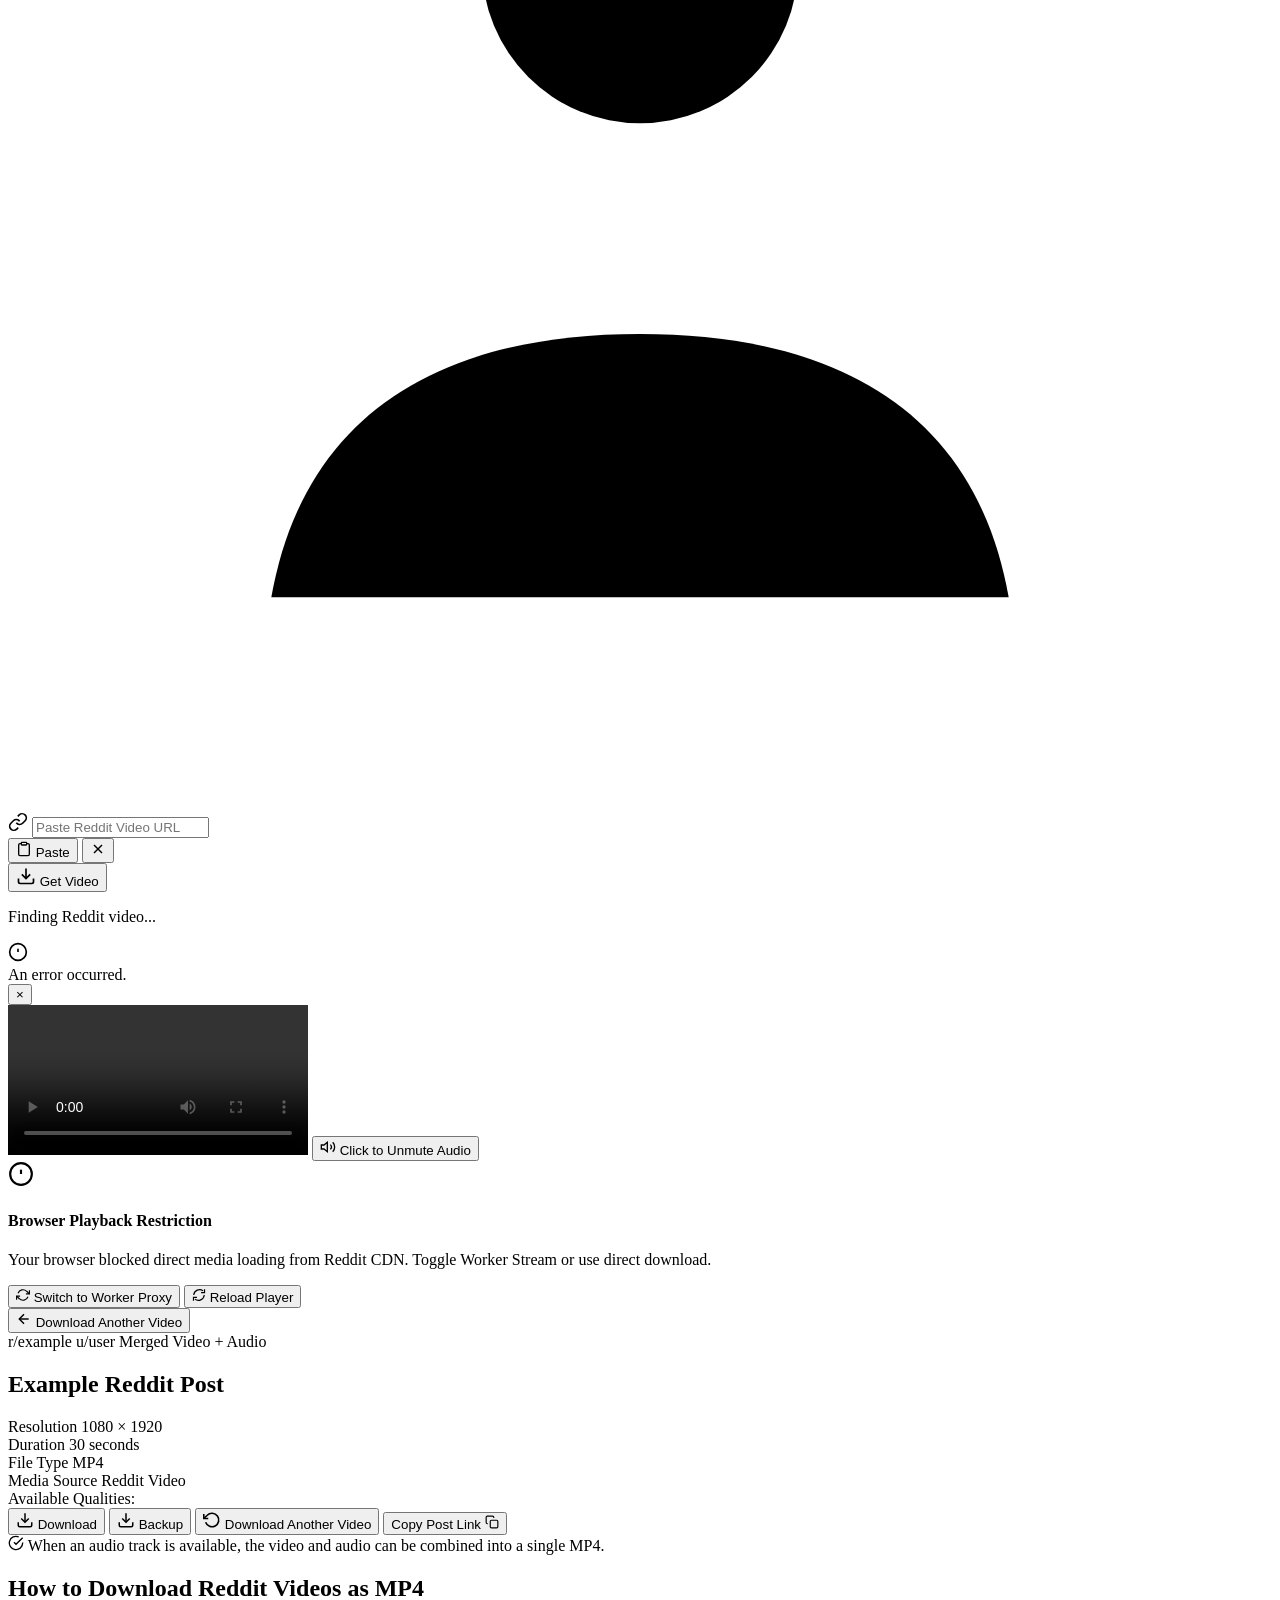
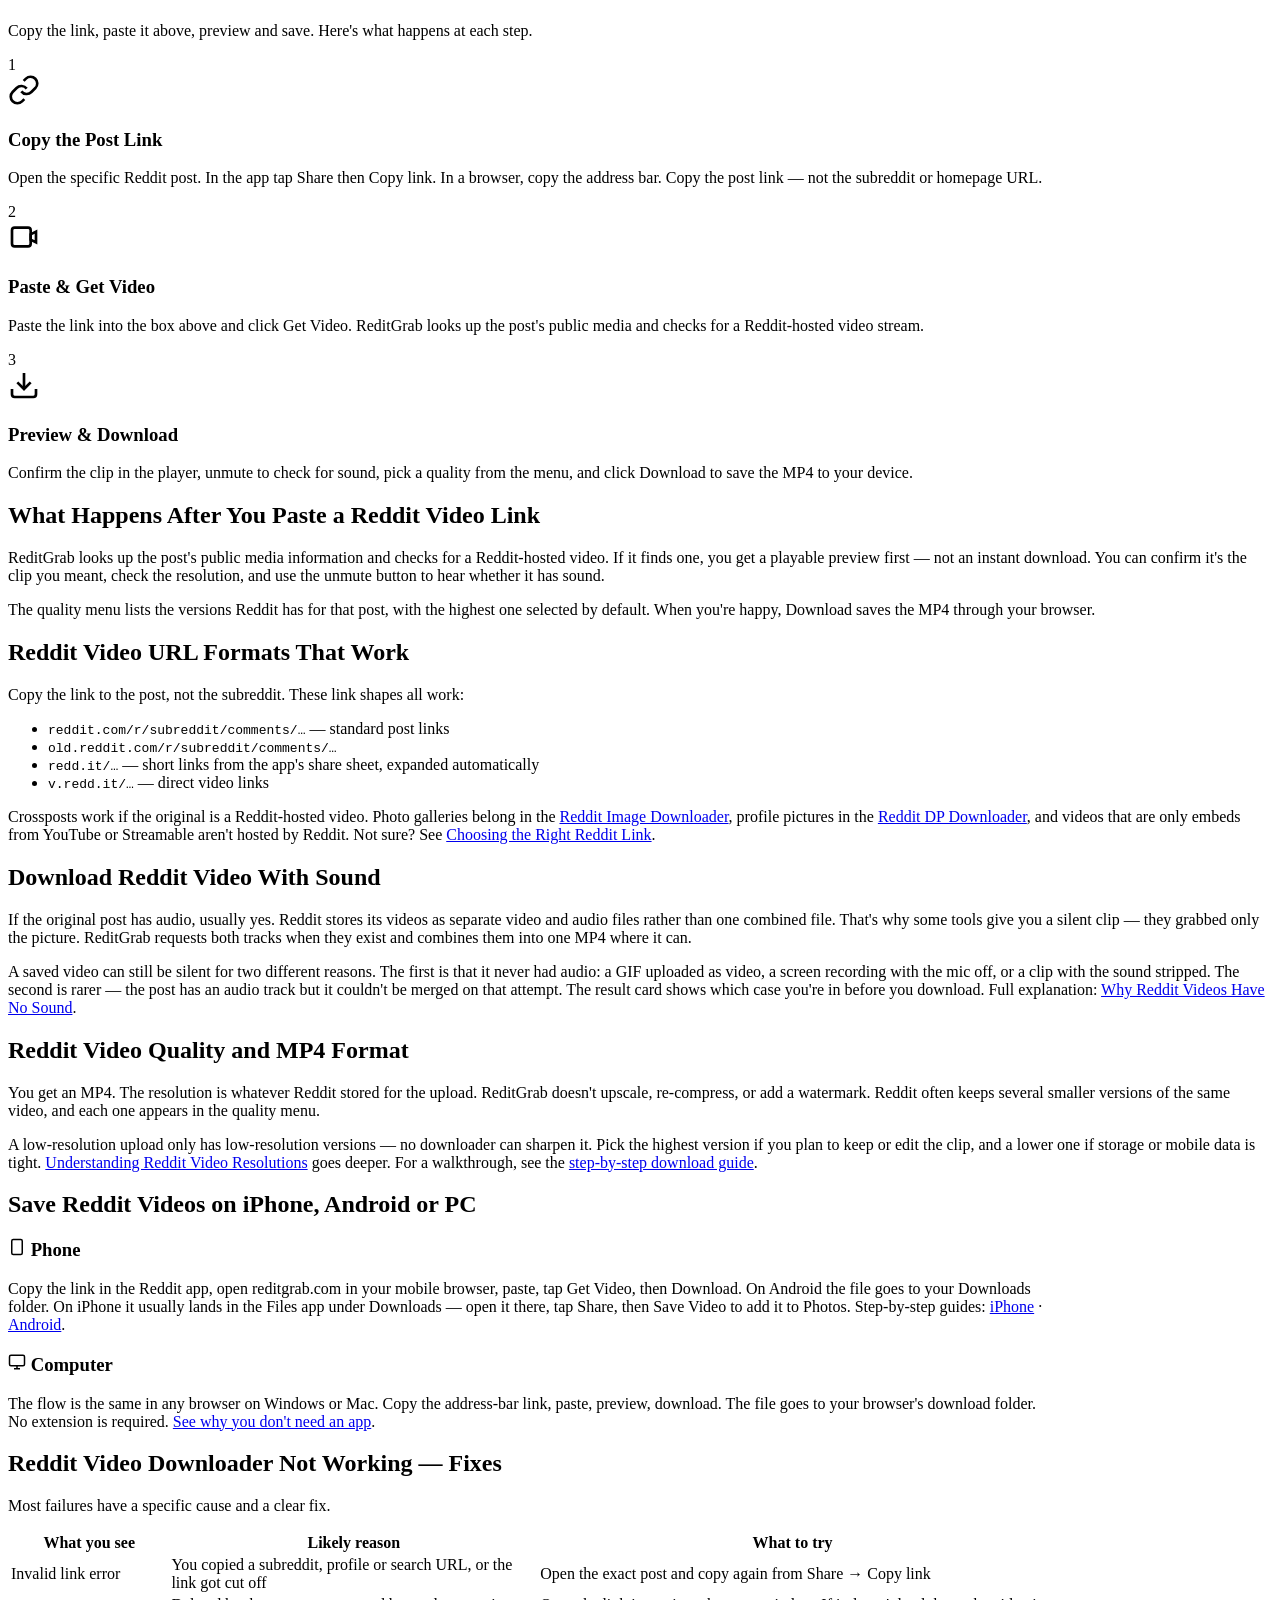
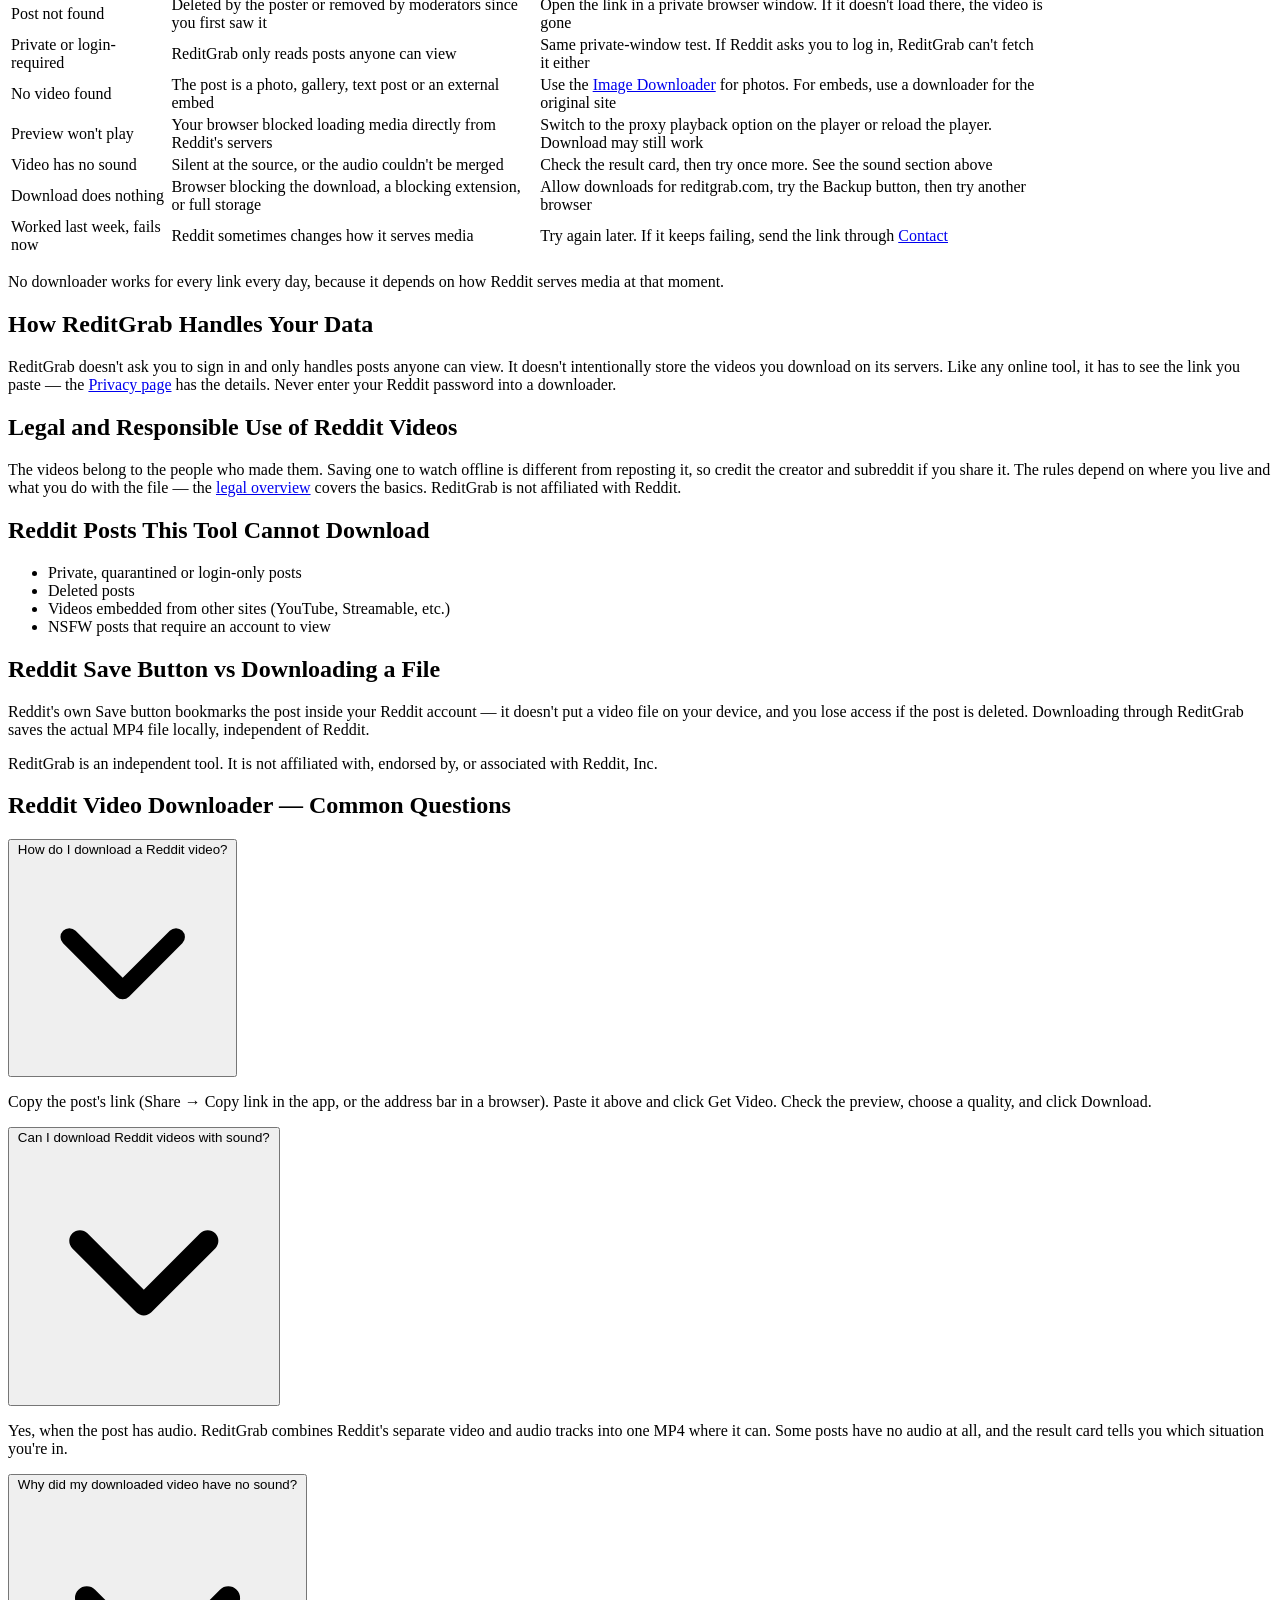
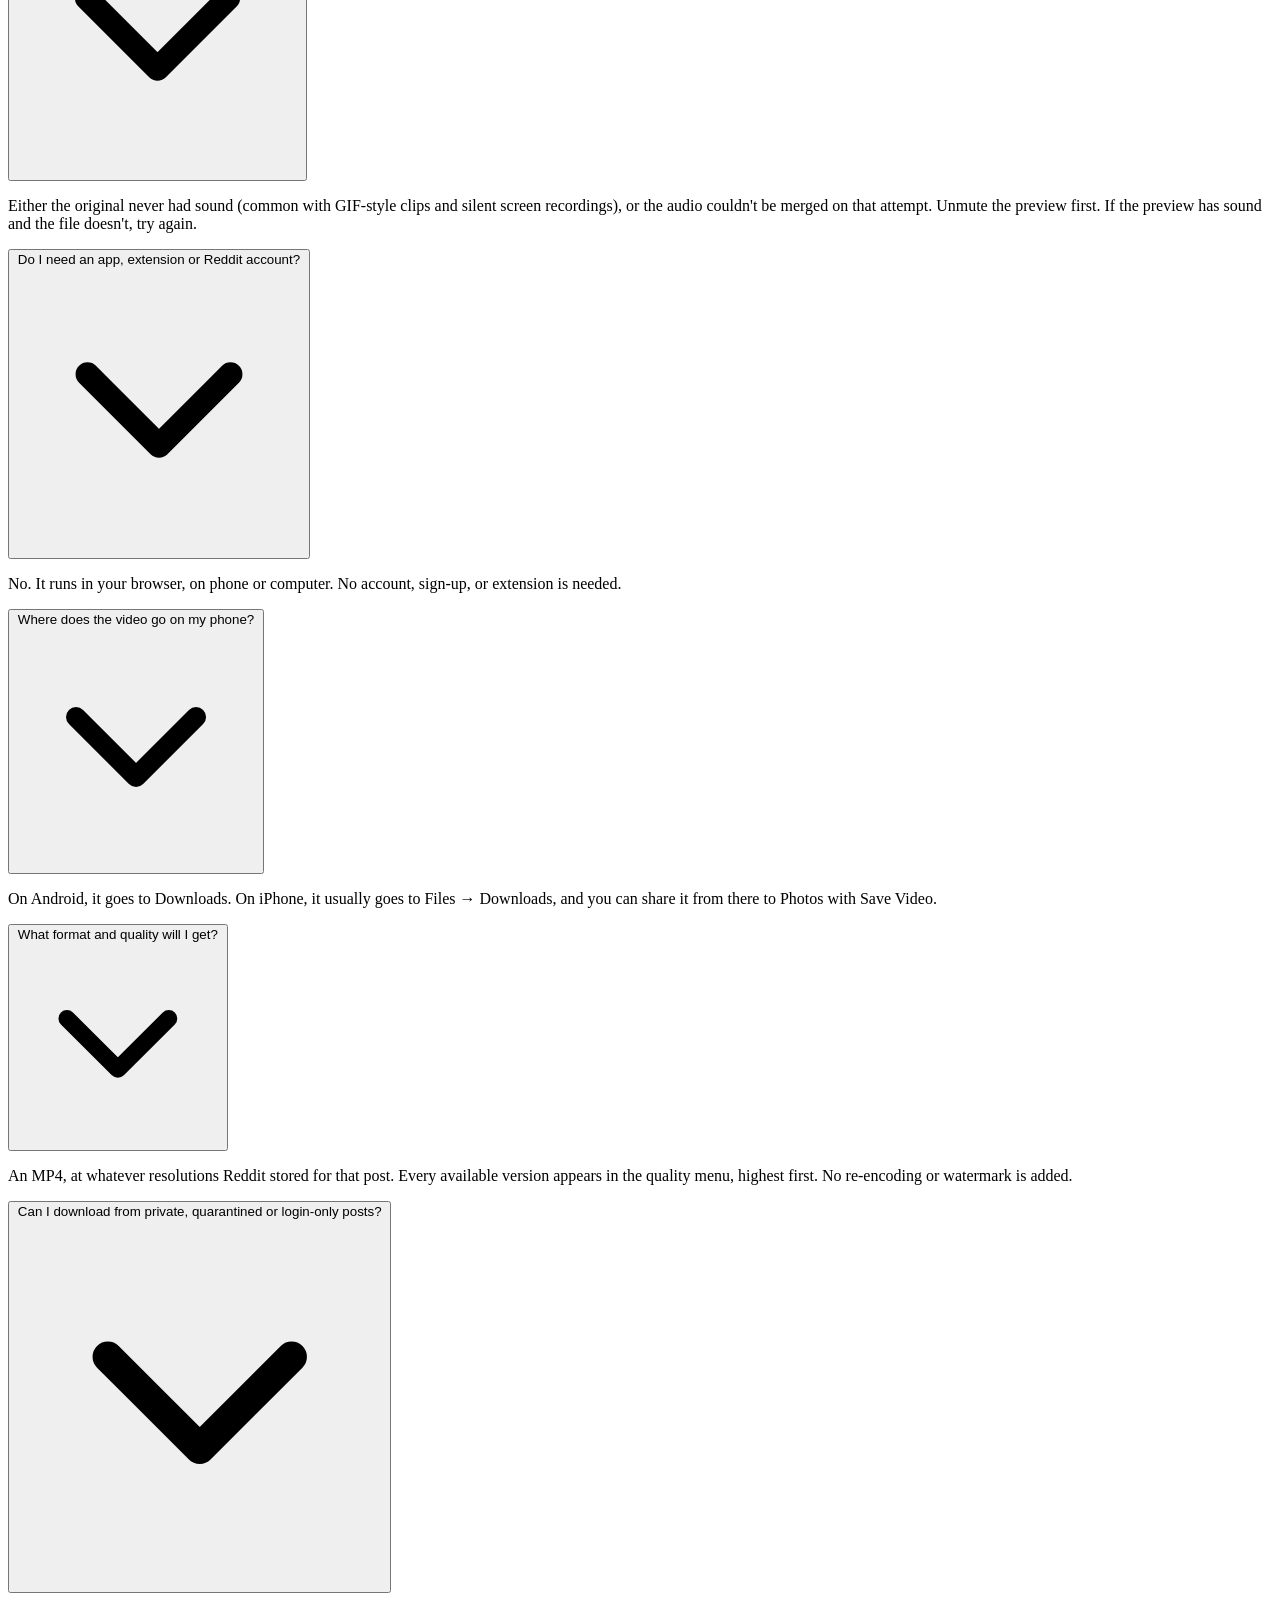
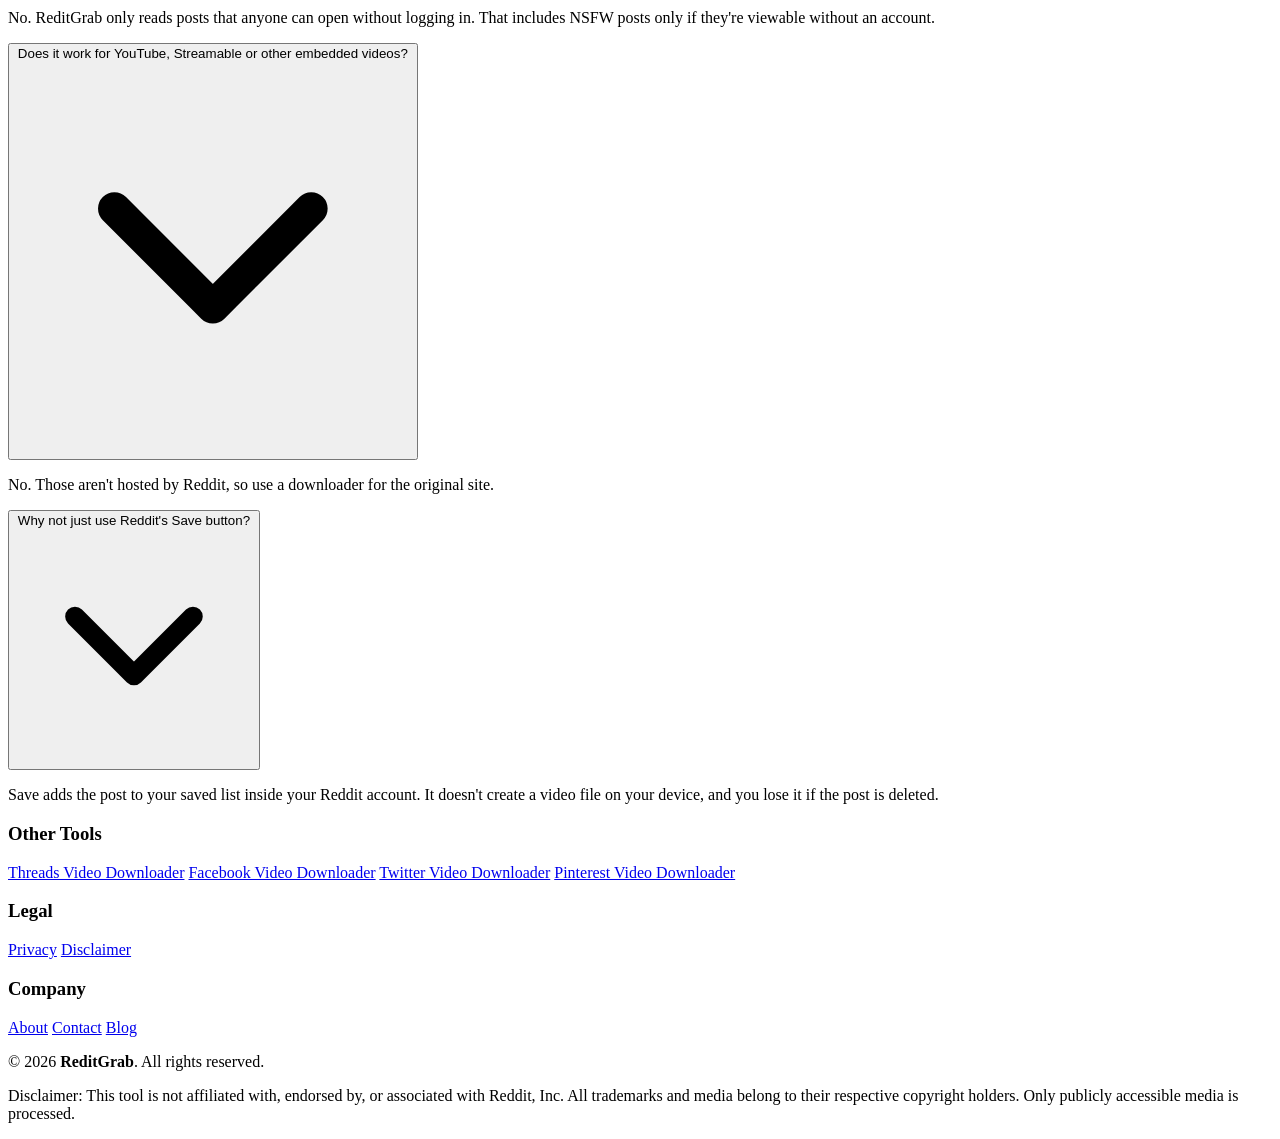
==== commit 18a54488: "Update index.html" ====
--- a/index.html
+++ b/index.html
@@ -29,110 +29,6 @@
 
   <!-- Stylesheet -->
   <link rel="stylesheet" href="/rvideo.css">
-
-  <style>
-    /* ── Two-column content grid ── */
-    .content-cols {
-      display: grid;
-      grid-template-columns: 1fr;
-      gap: 2rem;
-      max-width: 1040px;
-      margin-bottom: 3rem;
-    }
-    @media (min-width: 768px) {
-      .content-cols { grid-template-columns: 1fr 1fr; gap: 2rem 3rem; }
-    }
-    .content-cols .content-block { margin-bottom: 0; }
-
-    /* ── Supported link formats list ── */
-    .link-formats-list {
-      list-style: none;
-      padding: 0;
-      margin: 0.75rem 0 1rem;
-      display: flex;
-      flex-direction: column;
-      gap: 0.5rem;
-    }
-    .link-formats-list li {
-      display: flex;
-      align-items: flex-start;
-      gap: 0.65rem;
-      font-size: 1rem;
-      color: var(--text-muted);
-      line-height: 1.55;
-    }
-    .link-formats-list li::before {
-      content: "";
-      display: inline-block;
-      width: 6px;
-      height: 6px;
-      border-radius: 50%;
-      background: var(--reddit-orange);
-      flex-shrink: 0;
-      margin-top: 0.52em;
-    }
-
-    /* ── Device cards ── */
-    .device-grid {
-      display: grid;
-      grid-template-columns: 1fr;
-      gap: 1.25rem;
-      margin-top: 1rem;
-    }
-    @media (min-width: 640px) {
-      .device-grid { grid-template-columns: 1fr 1fr; }
-    }
-    .device-card {
-      background-color: var(--bg-card);
-      border: 1px solid var(--border-color);
-      border-radius: var(--radius-lg);
-      padding: 1.25rem 1.5rem;
-    }
-    .device-card-title {
-      font-size: 0.95rem;
-      font-weight: 700;
-      color: var(--text-primary);
-      margin-bottom: 0.6rem;
-      display: flex;
-      align-items: center;
-      gap: 0.5rem;
-    }
-    .device-card p { font-size: 0.9rem; color: var(--text-muted); line-height: 1.65; margin: 0; }
-    .device-card a { color: var(--reddit-orange); text-decoration: none; }
-    .device-card a:hover { text-decoration: underline; }
-
-    /* ── Troubleshooting table ── */
-    .trouble-table-wrap {
-      overflow-x: auto;
-      border-radius: var(--radius-lg);
-      border: 1px solid var(--border-color);
-      margin-top: 1rem;
-    }
-    .trouble-table { width: 100%; border-collapse: collapse; font-size: 0.9rem; }
-    .trouble-table thead { background-color: var(--bg-card-hover); }
-    .trouble-table th {
-      padding: 0.8rem 1rem;
-      text-align: left;
-      font-size: 0.78rem;
-      font-weight: 700;
-      color: var(--text-subtle);
-      text-transform: uppercase;
-      letter-spacing: 0.05em;
-      border-bottom: 1px solid var(--border-color);
-      white-space: nowrap;
-    }
-    .trouble-table td {
-      padding: 0.85rem 1rem;
-      color: var(--text-muted);
-      border-bottom: 1px solid var(--border-subtle);
-      vertical-align: top;
-      line-height: 1.55;
-    }
-    .trouble-table tr:last-child td { border-bottom: none; }
-    .trouble-table tr:nth-child(even) td { background-color: rgba(255,255,255,0.02); }
-    .trouble-table td:first-child { font-weight: 600; color: var(--text-secondary); white-space: nowrap; }
-    .trouble-note { margin-top: 1rem; font-size: 0.9rem; color: var(--text-subtle); }
-  </style>
 
   <!-- Schema.org Structured Data -->
   <script type="application/ld+json">
@@ -154,7 +50,7 @@
         "description": "Download Reddit videos as MP4 from any public post. Paste a link, preview the video, pick your quality, and save — no account or app required.",
         "inLanguage": "en-US",
         "datePublished": "2026-09-05",
-        "dateModified": "2026-09-05",
+        "dateModified": "2026-09-29",
         "isPartOf": { "@id": "https://reditgrab.com/#website" },
         "about": { "@id": "https://reditgrab.com/#webapplication" }
       },
@@ -279,7 +175,7 @@
     <div class="header-inner container">
       <a href="/" class="brand-link" id="brand-link">
         <div class="brand-icon" aria-hidden="true">
-          <img src="https://reditgrab.com/reditgrab.png" alt="" width="48" height="48">
+          <img src="https://reditgrab.com/reditgrab.png" alt="ReditGrab logo" width="48" height="48">
         </div>
         <span class="brand-text">ReditGrab</span>
       </a>
@@ -357,7 +253,7 @@
         <!-- Downloader Card -->
         <div class="downloader-glow-wrap" id="downloader-glow-wrap">
           <div class="downloader-card" id="downloader-box">
-            <form id="download-form" class="download-form" novalidate>
+            <form id="download-form" class="download-form" novalidate aria-label="Reddit video downloader">
               <div class="input-field-wrapper" id="url-input-container">
                 <span class="input-icon" aria-hidden="true">
                   <svg viewBox="0 0 24 24" width="20" height="20" fill="none" stroke="currentColor" stroke-width="2">
@@ -578,7 +474,7 @@
     <section class="steps-section" id="how-it-works-guide" aria-labelledby="stepsHeading">
       <div class="container">
         <div class="section-header">
-          <h2 class="section-title" id="stepsHeading">How to Download Reddit Videos</h2>
+          <h2 class="section-title" id="stepsHeading">How to Download Reddit Videos as MP4</h2>
           <p class="section-subtitle">Copy the link, paste it above, preview and save. Here's what happens at each step.</p>
         </div>
         <div class="steps-grid">
@@ -627,13 +523,13 @@
         <!-- Row 1: What happens + Supported links -->
         <div class="content-cols">
           <div class="content-block">
-            <h2>What Happens When You Click Get Video</h2>
+            <h2>What Happens After You Paste a Reddit Video Link</h2>
             <p>ReditGrab looks up the post's public media information and checks for a Reddit-hosted video. If it finds one, you get a playable preview first — not an instant download. You can confirm it's the clip you meant, check the resolution, and use the unmute button to hear whether it has sound.</p>
             <p>The quality menu lists the versions Reddit has for that post, with the highest one selected by default. When you're happy, Download saves the MP4 through your browser.</p>
           </div>
 
           <div class="content-block">
-            <h2>Supported Reddit Link Formats</h2>
+            <h2>Reddit Video URL Formats That Work</h2>
             <p>Copy the link to the post, not the subreddit. These link shapes all work:</p>
             <ul class="link-formats-list">
               <li><code>reddit.com/r/subreddit/comments/…</code> — standard post links</li>
@@ -641,20 +537,20 @@
               <li><code>redd.it/…</code> — short links from the app's share sheet, expanded automatically</li>
               <li><code>v.redd.it/…</code> — direct video links</li>
             </ul>
-            <p>Crossposts work if the original is a Reddit-hosted video. Photo galleries belong in the <a class="orange-tool-link" href="https://reditgrab.com/reddit-image-downloader">Reddit Image Downloader</a>, profile pictures in the <a class="orange-tool-link" href="https://reditgrab.com/reddit-dp-downloader">Reddit DP Downloader</a>, and videos that are only embeds from YouTube or Streamable aren't hosted by Reddit. Not sure? See <a class="orange-tool-link" href="/blog/choosing-the-right-reddit-link">Choosing the Right Reddit Link</a>.</p>
+            <p>Crossposts work if the original is a Reddit-hosted video. Photo galleries belong in the <a class="orange-tool-link" href="/reddit-image-downloader">Reddit Image Downloader</a>, profile pictures in the <a class="orange-tool-link" href="/reddit-dp-downloader">Reddit DP Downloader</a>, and videos that are only embeds from YouTube or Streamable aren't hosted by Reddit. Not sure? See <a class="orange-tool-link" href="/blog/choosing-the-right-reddit-link">Choosing the Right Reddit Link</a>.</p>
           </div>
         </div>
 
         <!-- Row 2: Sound + Quality -->
         <div class="content-cols">
           <div class="content-block">
-            <h2>Will the Video Have Sound?</h2>
+            <h2>Download Reddit Video With Sound</h2>
             <p>If the original post has audio, usually yes. Reddit stores its videos as separate video and audio files rather than one combined file. That's why some tools give you a silent clip — they grabbed only the picture. ReditGrab requests both tracks when they exist and combines them into one MP4 where it can.</p>
             <p>A saved video can still be silent for two different reasons. The first is that it never had audio: a GIF uploaded as video, a screen recording with the mic off, or a clip with the sound stripped. The second is rarer — the post has an audio track but it couldn't be merged on that attempt. The result card shows which case you're in before you download. Full explanation: <a class="orange-tool-link" href="/blog/why-reddit-videos-have-no-sound">Why Reddit Videos Have No Sound</a>.</p>
           </div>
 
           <div class="content-block">
-            <h2>Quality and File Format</h2>
+            <h2>Reddit Video Quality and MP4 Format</h2>
             <p>You get an MP4. The resolution is whatever Reddit stored for the upload. ReditGrab doesn't upscale, re-compress, or add a watermark. Reddit often keeps several smaller versions of the same video, and each one appears in the quality menu.</p>
             <p>A low-resolution upload only has low-resolution versions — no downloader can sharpen it. Pick the highest version if you plan to keep or edit the clip, and a lower one if storage or mobile data is tight. <a class="orange-tool-link" href="/blog/understanding-reddit-video-resolutions">Understanding Reddit Video Resolutions</a> goes deeper. For a walkthrough, see the <a class="orange-tool-link" href="/blog/how-to-download-reddit-video-mp4">step-by-step download guide</a>.</p>
           </div>
@@ -662,20 +558,20 @@
 
         <!-- Row 3: Device guide (full-width with internal two-col grid) -->
         <div class="content-block" style="max-width: 1040px;">
-          <h2>On Your Phone or Computer</h2>
+          <h2>Save Reddit Videos on iPhone, Android or PC</h2>
           <div class="device-grid">
             <div class="device-card">
-              <p class="device-card-title">
+              <h3 class="device-card-title">
                 <svg viewBox="0 0 24 24" width="18" height="18" fill="none" stroke="currentColor" stroke-width="2" aria-hidden="true"><rect x="5" y="2" width="14" height="20" rx="2"></rect><line x1="12" y1="18" x2="12.01" y2="18"></line></svg>
                 Phone
-              </p>
+              </h3>
               <p>Copy the link in the Reddit app, open reditgrab.com in your mobile browser, paste, tap Get Video, then Download. On Android the file goes to your Downloads folder. On iPhone it usually lands in the Files app under Downloads — open it there, tap Share, then Save Video to add it to Photos. Step-by-step guides: <a href="/blog/how-to-save-reddit-video-on-iphone">iPhone</a> · <a href="/blog/how-to-save-reddit-video-on-android">Android</a>.</p>
             </div>
             <div class="device-card">
-              <p class="device-card-title">
+              <h3 class="device-card-title">
                 <svg viewBox="0 0 24 24" width="18" height="18" fill="none" stroke="currentColor" stroke-width="2" aria-hidden="true"><rect x="2" y="3" width="20" height="14" rx="2"></rect><line x1="8" y1="21" x2="16" y2="21"></line><line x1="12" y1="17" x2="12" y2="21"></line></svg>
                 Computer
-              </p>
+              </h3>
               <p>The flow is the same in any browser on Windows or Mac. Copy the address-bar link, paste, preview, download. The file goes to your browser's download folder. No extension is required. <a href="/blog/can-you-download-reddit-videos-without-an-app">See why you don't need an app</a>.</p>
             </div>
           </div>
@@ -689,7 +585,7 @@
       <div class="container">
 
         <div class="content-block" style="max-width: 1040px;">
-          <h2>When It Doesn't Work</h2>
+          <h2>Reddit Video Downloader Not Working — Fixes</h2>
           <p>Most failures have a specific cause and a clear fix.</p>
           <div class="trouble-table-wrap">
             <table class="trouble-table">
@@ -750,22 +646,47 @@
         <!-- Privacy + Responsible use — two-column -->
         <div class="content-cols" style="margin-bottom: 0;">
           <div class="content-block">
-            <h2>Privacy and How It Works</h2>
+            <h2>How ReditGrab Handles Your Data</h2>
             <p>ReditGrab doesn't ask you to sign in and only handles posts anyone can view. It doesn't intentionally store the videos you download on its servers. Like any online tool, it has to see the link you paste — the <a class="orange-tool-link" href="/privacy">Privacy page</a> has the details. Never enter your Reddit password into a downloader.</p>
           </div>
           <div class="content-block">
-            <h2>Responsible Use</h2>
+            <h2>Legal and Responsible Use of Reddit Videos</h2>
             <p>The videos belong to the people who made them. Saving one to watch offline is different from reposting it, so credit the creator and subreddit if you share it. The rules depend on where you live and what you do with the file — the <a class="orange-tool-link" href="/blog/is-it-legal-to-download-reddit-videos">legal overview</a> covers the basics. ReditGrab is not affiliated with Reddit.</p>
           </div>
         </div>
 
+      </div>
+    </section>
+
+    <!-- ── Limits & Extra Notes ── -->
+    <section class="content-section" id="limits-notes" style="background-color: var(--bg-primary);">
+      <div class="container">
+        <div class="content-cols" style="margin-bottom: 0;">
+
+          <div class="content-block">
+            <h2>Reddit Posts This Tool Cannot Download</h2>
+            <ul class="link-formats-list">
+              <li>Private, quarantined or login-only posts</li>
+              <li>Deleted posts</li>
+              <li>Videos embedded from other sites (YouTube, Streamable, etc.)</li>
+              <li>NSFW posts that require an account to view</li>
+            </ul>
+          </div>
+
+          <div class="content-block">
+            <h2>Reddit Save Button vs Downloading a File</h2>
+            <p>Reddit's own Save button bookmarks the post inside your Reddit account — it doesn't put a video file on your device, and you lose access if the post is deleted. Downloading through ReditGrab saves the actual MP4 file locally, independent of Reddit.</p>
+            <p>ReditGrab is an independent tool. It is not affiliated with, endorsed by, or associated with Reddit, Inc.</p>
+          </div>
+
+        </div>
       </div>
     </section>
 
     <!-- ── FAQ ── -->
     <section class="faq-section" id="faq-section">
       <div class="container">
-        <h2 class="faq-heading">Frequently Asked Questions</h2>
+        <h2 class="faq-heading">Reddit Video Downloader — Common Questions</h2>
         <div class="faq-list">
 
           <div class="faq-item">
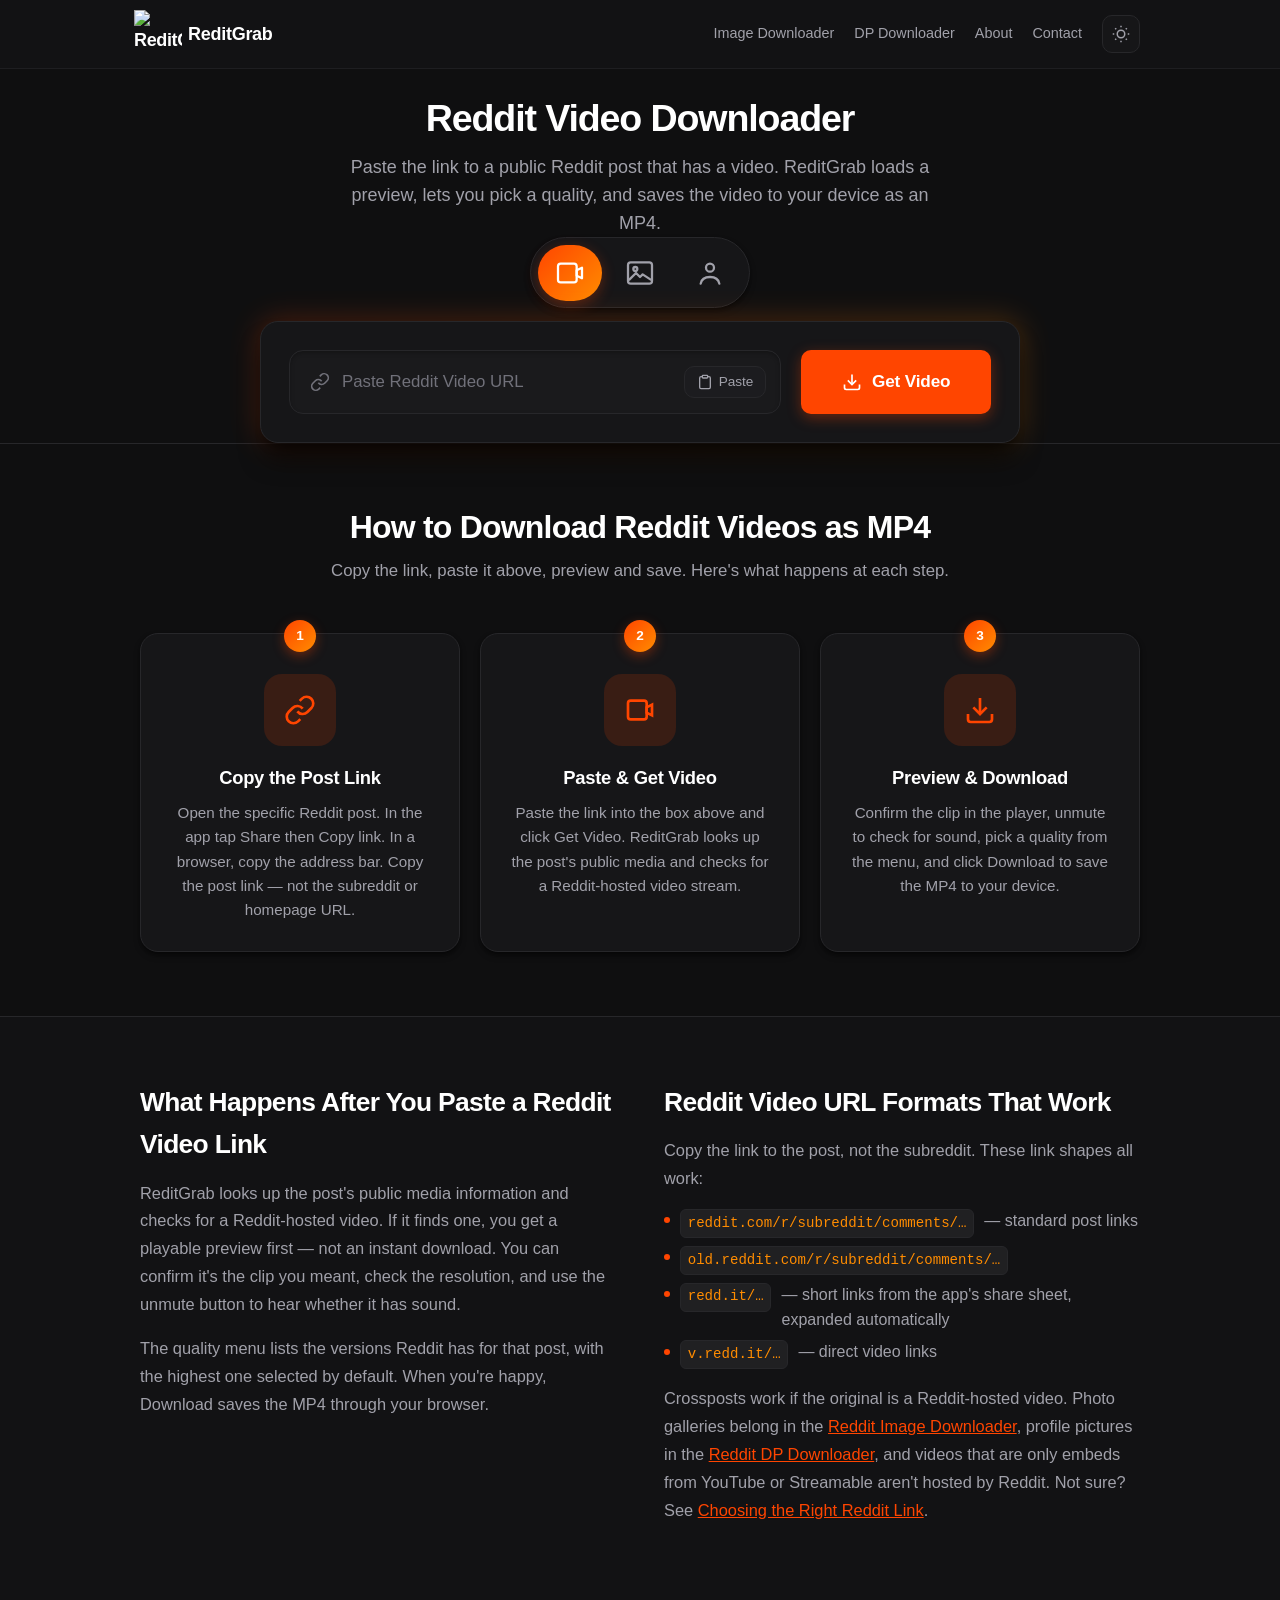
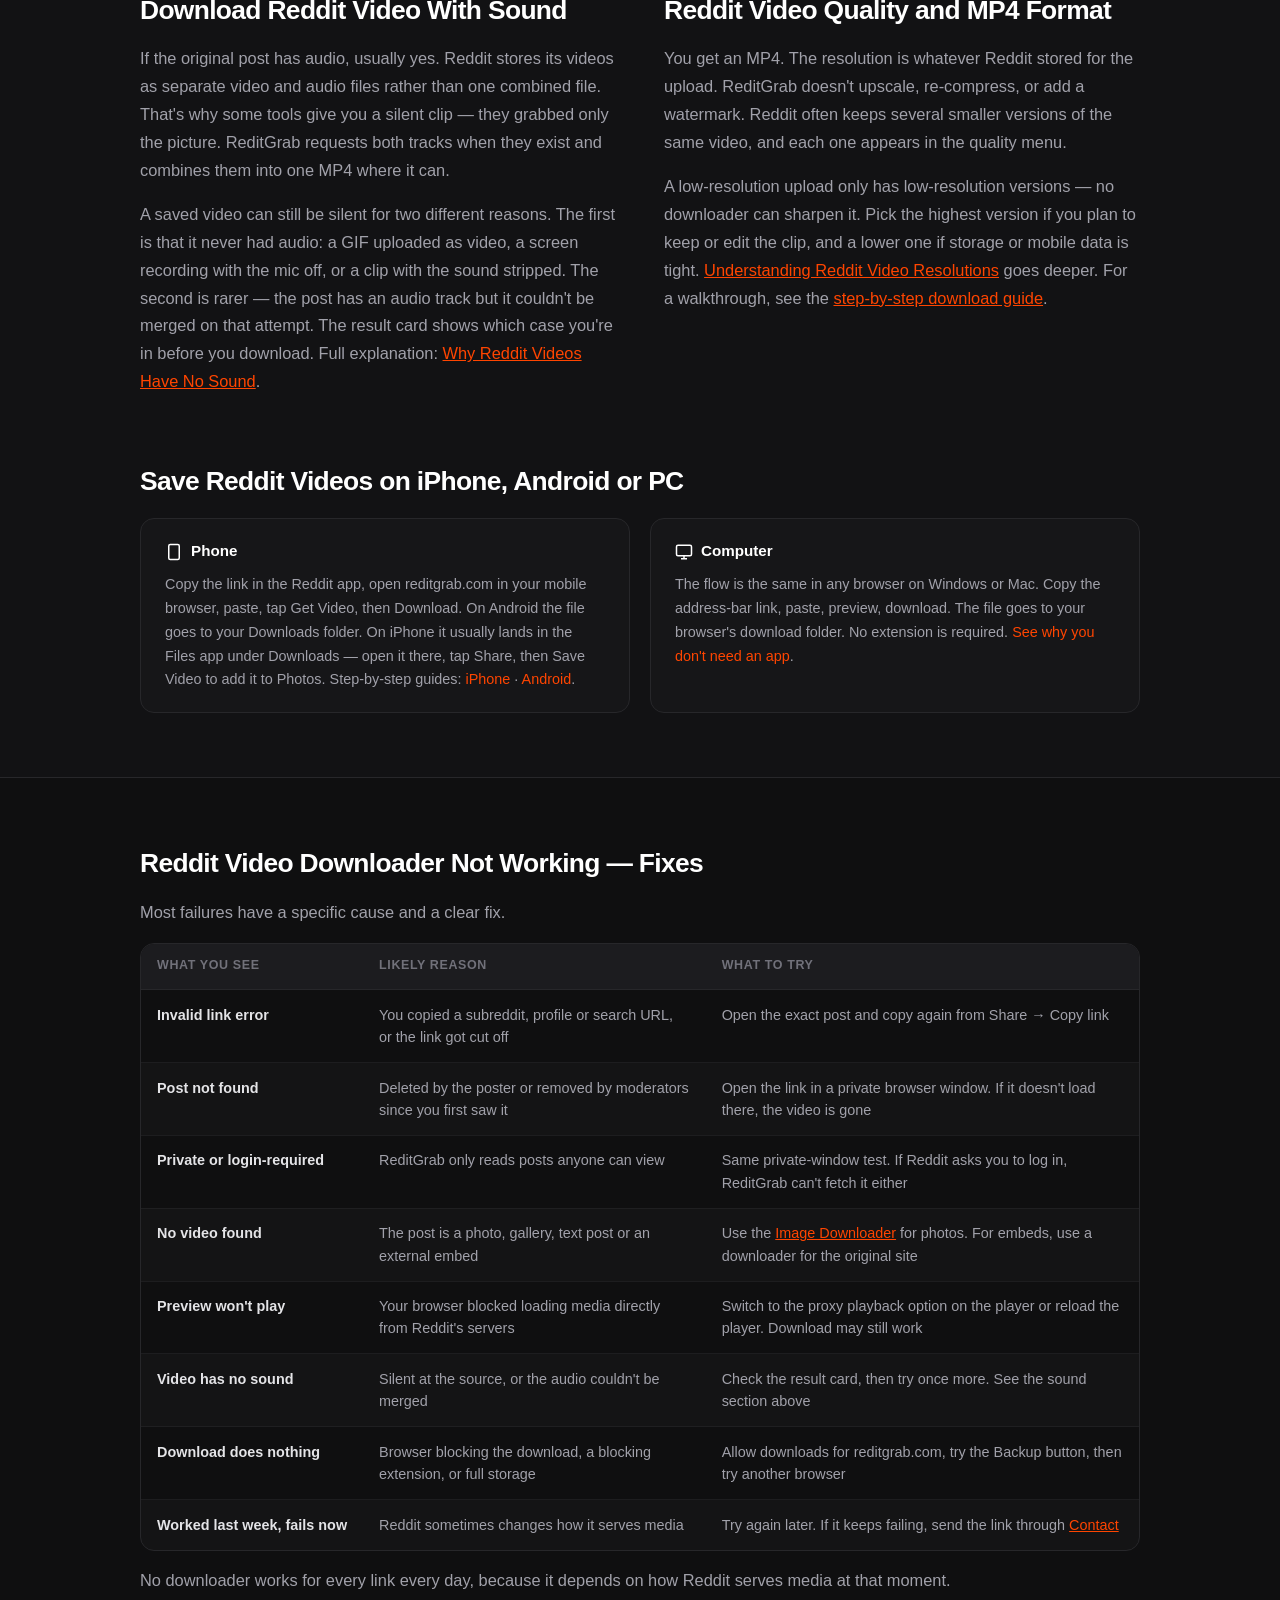
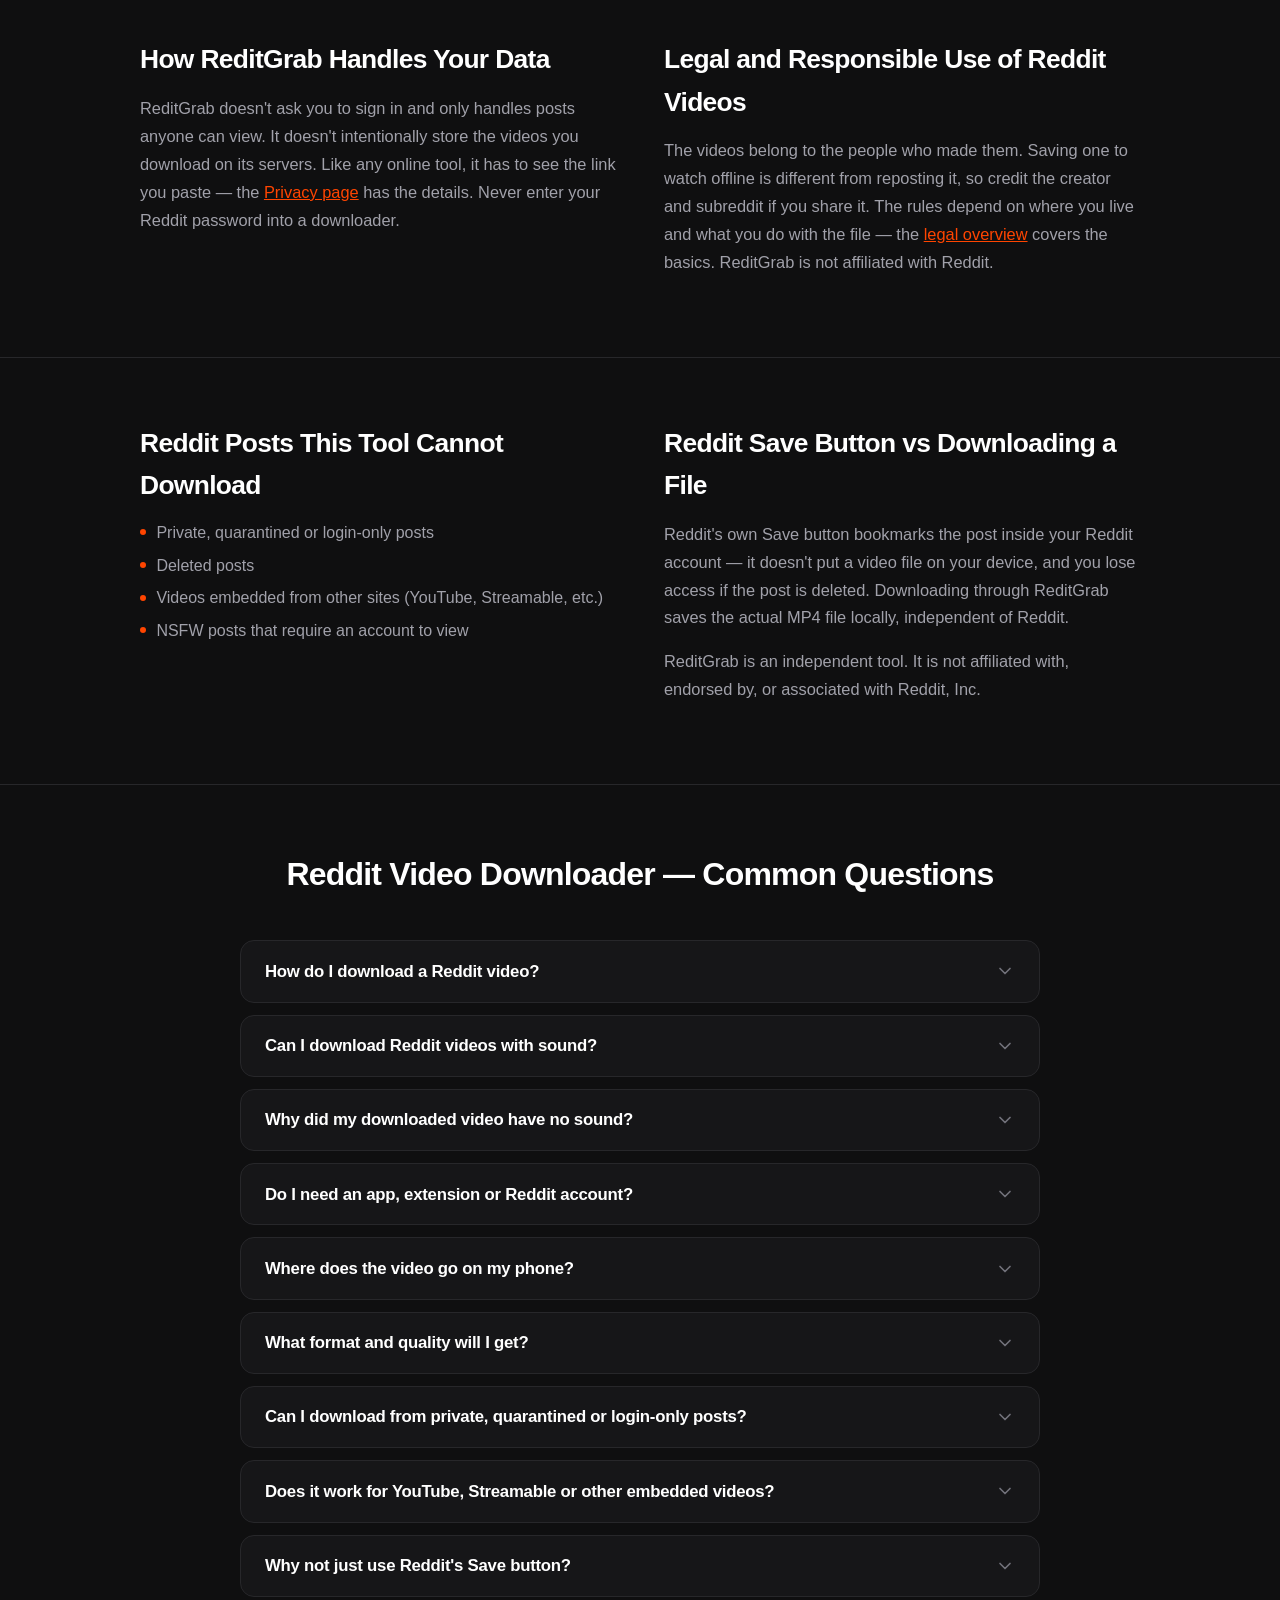
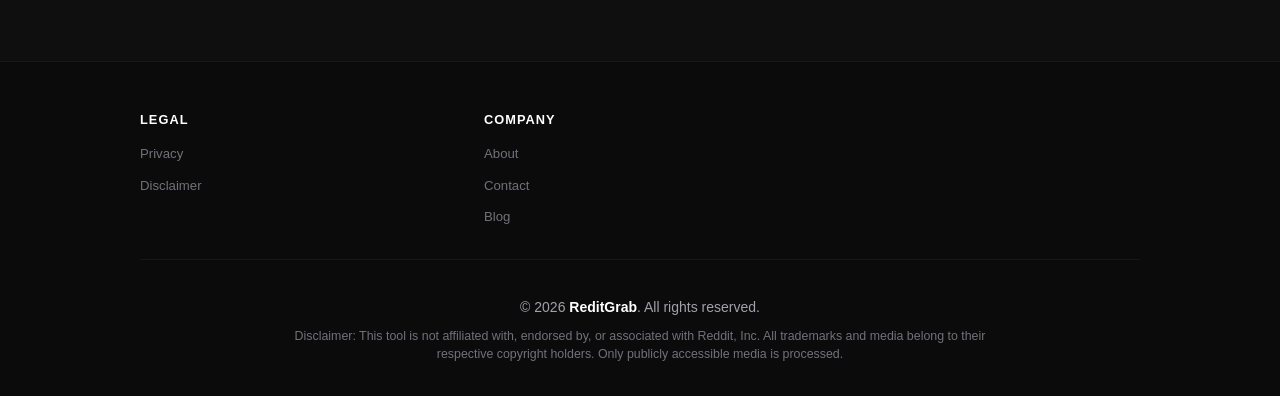
==== commit e81bfc59: "Improve canonical links, trust pages, and site focus" ====
--- a/index.html
+++ b/index.html
@@ -790,13 +790,6 @@
     <div class="container footer-inner">
       <div class="footer-links-grid">
         <div class="footer-link-group">
-          <h3 class="footer-link-title">Other Tools</h3>
-          <a href="https://threadsgrab.com" rel="noopener noreferrer">Threads Video Downloader</a>
-          <a href="https://fbviddl.com" rel="noopener noreferrer">Facebook Video Downloader</a>
-          <a href="https://threadsgrab.com/x/video-downloader" rel="noopener noreferrer">Twitter Video Downloader</a>
-          <a href="https://pinviddl.com/" rel="noopener noreferrer">Pinterest Video Downloader</a>
-        </div>
-        <div class="footer-link-group">
           <h3 class="footer-link-title">Legal</h3>
           <a href="/privacy">Privacy</a>
           <a href="/disclaimer">Disclaimer</a>
--- a/rvideo.css
+++ b/rvideo.css
@@ -0,0 +1,2149 @@
+/* ==========================================================================
+   Reddit Video Downloader - Elegant Dark Theme Stylesheet
+   Pure CSS, Responsive, Accessible, Mobile-first, Zero External Dependencies
+   ========================================================================== */
+
+/* --------------------------------------------------------------------------
+   Design Tokens & CSS Variables (Default: Elegant Dark)
+   -------------------------------------------------------------------------- */
+:root {
+  /* Elegant Dark Color Palette */
+  --bg-primary: #0F0F10;
+  --bg-secondary: #121214;
+  --bg-card: #161618;
+  --bg-card-hover: #1C1C1F;
+  --bg-input: #1A1A1C;
+  --bg-input-focus: #202024;
+  --bg-footer: #0B0B0C;
+  
+  /* Borders */
+  --border-color: #27272A;
+  --border-subtle: rgba(39, 39, 42, 0.6);
+  --border-focus: #FF4500;
+  --border-focus-glow: rgba(255, 69, 0, 0.3);
+
+  /* Typography Colors */
+  --text-primary: #FFFFFF;
+  --text-secondary: #E4E4E7;
+  --text-muted: #A1A1AA;
+  --text-subtle: #71717A;
+
+  /* Brand Accents */
+  --reddit-orange: #FF4500;
+  --reddit-orange-hover: #FF5714;
+  --reddit-orange-alpha: rgba(255, 69, 0, 0.15);
+  --reddit-orange-glow: rgba(255, 69, 0, 0.3);
+  --reddit-gradient: linear-gradient(135deg, #FF4500 0%, #FF8C00 100%);
+  --reddit-blue: #0079D3;
+
+  /* Status Colors */
+  --color-success: #10B981;
+  --color-success-bg: rgba(16, 185, 129, 0.12);
+  --color-error: #EF4444;
+  --color-error-bg: rgba(239, 68, 68, 0.14);
+  --color-warning: #F59E0B;
+  --color-warning-bg: rgba(245, 158, 11, 0.12);
+
+  /* Elevation Shadows */
+  --shadow-sm: 0 1px 2px 0 rgba(0, 0, 0, 0.4);
+  --shadow-md: 0 4px 6px -1px rgba(0, 0, 0, 0.5), 0 2px 4px -2px rgba(0, 0, 0, 0.4);
+  --shadow-lg: 0 10px 15px -3px rgba(0, 0, 0, 0.6), 0 4px 6px -4px rgba(0, 0, 0, 0.4);
+  --shadow-xl: 0 20px 25px -5px rgba(0, 0, 0, 0.7), 0 8px 10px -6px rgba(0, 0, 0, 0.5);
+  --shadow-ambient: 0 0 30px -5px rgba(255, 69, 0, 0.2);
+
+  /* Geometry */
+  --radius-sm: 6px;
+  --radius-md: 10px;
+  --radius-lg: 14px;
+  --radius-xl: 18px;
+  --radius-full: 9999px;
+
+  /* Fonts & Transitions */
+  --font-family: -apple-system, BlinkMacSystemFont, "Inter", "Segoe UI", Roboto, Helvetica, Arial, sans-serif, "Apple Color Emoji", "Segoe UI Emoji";
+  --transition-fast: 0.15s cubic-bezier(0.4, 0, 0.2, 1);
+  --transition-normal: 0.25s cubic-bezier(0.4, 0, 0.2, 1);
+}
+
+/* Light Theme (Preserved for switchable contrast) */
+[data-theme="light"] {
+  --bg-primary: #F8FAFC;
+  --bg-secondary: #FFFFFF;
+  --bg-card: #FFFFFF;
+  --bg-card-hover: #F1F5F9;
+  --bg-input: #F8FAFC;
+  --bg-input-focus: #FFFFFF;
+  --bg-footer: #F1F5F9;
+  
+  --border-color: #E2E8F0;
+  --border-subtle: rgba(226, 232, 240, 0.8);
+  --border-focus: #FF4500;
+  --border-focus-glow: rgba(255, 69, 0, 0.2);
+
+  --text-primary: #0F172A;
+  --text-secondary: #334155;
+  --text-muted: #64748B;
+  --text-subtle: #94A3B8;
+
+  --shadow-sm: 0 1px 2px 0 rgba(0, 0, 0, 0.05);
+  --shadow-md: 0 4px 6px -1px rgba(0, 0, 0, 0.08), 0 2px 4px -2px rgba(0, 0, 0, 0.04);
+  --shadow-lg: 0 10px 15px -3px rgba(0, 0, 0, 0.08), 0 4px 6px -4px rgba(0, 0, 0, 0.03);
+  --shadow-xl: 0 20px 25px -5px rgba(0, 0, 0, 0.1), 0 8px 10px -6px rgba(0, 0, 0, 0.04);
+  --shadow-ambient: 0 0 25px -5px rgba(255, 69, 0, 0.15);
+}
+
+/* --------------------------------------------------------------------------
+   Reset & Base Styles
+   -------------------------------------------------------------------------- */
+*, *::before, *::after {
+  box-sizing: border-box;
+  margin: 0;
+  padding: 0;
+}
+
+html {
+  font-size: 16px;
+  scroll-behavior: smooth;
+  height: 100%;
+}
+
+body {
+  font-family: var(--font-family);
+  background-color: var(--bg-primary);
+  color: var(--text-secondary);
+  line-height: 1.6;
+  min-height: 100vh;
+  display: flex;
+  flex-direction: column;
+  -webkit-font-smoothing: antialiased;
+  -moz-osx-font-smoothing: grayscale;
+  transition: background-color var(--transition-normal), color var(--transition-normal);
+}
+
+.container {
+  width: 100%;
+  max-width: 1040px;
+  margin: 0 auto;
+  padding: 0 1.25rem;
+}
+
+.orange-tool-link,
+.orange-tool-link:hover {
+  color: var(--reddit-orange);
+}
+
+code {
+  font-family: ui-monospace, SFMono-Regular, Menlo, Monaco, Consolas, "Liberation Mono", monospace;
+  font-size: 0.88em;
+  background-color: rgba(255, 255, 255, 0.06);
+  padding: 0.18em 0.45em;
+  border-radius: var(--radius-sm);
+  border: 1px solid var(--border-color);
+  color: #FF8C00;
+}
+
+/* --------------------------------------------------------------------------
+   Site Header
+   -------------------------------------------------------------------------- */
+.site-header {
+  position: sticky;
+  top: 0;
+  z-index: 100;
+  background-color: var(--bg-secondary);
+  border-bottom: 1px solid var(--border-subtle);
+  backdrop-filter: blur(12px);
+  -webkit-backdrop-filter: blur(12px);
+  transition: background-color var(--transition-normal), border-color var(--transition-normal);
+}
+
+.header-inner {
+  display: flex;
+  align-items: center;
+  justify-content: space-between;
+  height: 68px;
+}
+
+.brand-link {
+  display: flex;
+  align-items: center;
+  gap: 0.75rem;
+  text-decoration: none;
+  color: var(--text-primary);
+  font-weight: 700;
+  font-size: 1.125rem;
+  letter-spacing: -0.02em;
+}
+
+.brand-icon {
+  display: flex;
+  align-items: center;
+  justify-content: center;
+  width: 36px;
+  height: 36px;
+  border-radius: var(--radius-full);
+  color: #FFFFFF;
+  flex-shrink: 0;
+}
+
+.brand-text {
+  letter-spacing: -0.015em;
+  display: flex;
+  align-items: center;
+  gap: 0.25rem;
+}
+
+.brand-muted {
+  color: var(--text-subtle);
+  font-weight: 400;
+}
+
+.badge-worker {
+  display: inline-flex;
+  align-items: center;
+  gap: 0.35rem;
+  font-size: 0.72rem;
+  font-weight: 600;
+  padding: 0.2rem 0.55rem;
+  background-color: var(--reddit-orange-alpha);
+  color: var(--reddit-orange);
+  border-radius: var(--radius-full);
+  border: 1px solid rgba(255, 69, 0, 0.25);
+  letter-spacing: 0.01em;
+  text-decoration: none;
+  transition: background-color var(--transition-fast), border-color var(--transition-fast), transform var(--transition-fast);
+}
+
+.badge-worker:hover {
+  background-color: rgba(255, 69, 0, 0.2);
+  border-color: rgba(255, 69, 0, 0.45);
+  transform: translateY(-1px);
+}
+
+.worker-pulse-dot {
+  width: 6px;
+  height: 6px;
+  border-radius: 50%;
+  background-color: #10B981;
+  box-shadow: 0 0 6px rgba(16, 185, 129, 0.8);
+  animation: pulseWorkerDot 2s infinite ease-in-out;
+  display: inline-block;
+  flex-shrink: 0;
+}
+
+@keyframes pulseWorkerDot {
+  0%, 100% {
+    opacity: 1;
+    transform: scale(1);
+  }
+  50% {
+    opacity: 0.5;
+    transform: scale(0.85);
+  }
+}
+
+.header-actions {
+  display: flex;
+  align-items: center;
+  gap: 1.25rem;
+}
+
+.nav-anchor-link {
+  color: var(--text-muted);
+  text-decoration: none;
+  font-size: 0.9rem;
+  font-weight: 500;
+  transition: color var(--transition-fast);
+  display: none;
+}
+
+@media (min-width: 640px) {
+  .nav-anchor-link {
+    display: inline-block;
+  }
+}
+
+.nav-anchor-link:hover {
+  color: var(--text-primary);
+}
+
+.nav-desktop {
+  display: none;
+  align-items: center;
+  gap: 1.25rem;
+}
+
+@media (min-width: 640px) {
+  .nav-desktop { display: flex; }
+}
+
+.nav-hamburger {
+  display: flex;
+  flex-direction: column;
+  align-items: center;
+  justify-content: center;
+  gap: 5px;
+  width: 38px;
+  height: 38px;
+  background: var(--bg-card);
+  border: 1px solid var(--border-color);
+  border-radius: var(--radius-md);
+  color: var(--text-muted);
+  cursor: pointer;
+  transition: all var(--transition-fast);
+  flex-shrink: 0;
+  padding: 0;
+}
+
+.nav-hamburger:hover {
+  background: var(--bg-card-hover);
+  color: var(--text-primary);
+}
+
+@media (min-width: 640px) {
+  .nav-hamburger { display: none; }
+}
+
+.nav-hamburger .bar {
+  display: block;
+  width: 18px;
+  height: 2px;
+  background: currentColor;
+  border-radius: 2px;
+  transition: transform var(--transition-fast), opacity var(--transition-fast);
+  transform-origin: center;
+}
+
+.nav-hamburger[aria-expanded="true"] .bar:nth-child(1) { transform: translateY(7px) rotate(45deg); }
+.nav-hamburger[aria-expanded="true"] .bar:nth-child(2) { opacity: 0; transform: scaleX(0); }
+.nav-hamburger[aria-expanded="true"] .bar:nth-child(3) { transform: translateY(-7px) rotate(-45deg); }
+
+.nav-mobile-panel {
+  display: none;
+  flex-direction: column;
+  background-color: var(--bg-card);
+  border-bottom: 1px solid var(--border-color);
+  padding: 0.5rem 0 0.75rem;
+}
+
+.nav-mobile-panel.open { display: flex; }
+
+@media (min-width: 640px) {
+  .nav-mobile-panel { display: none !important; }
+}
+
+.nav-mobile-panel a {
+  display: block;
+  padding: 0.8rem 1.5rem;
+  color: var(--text-muted);
+  font-size: 1rem;
+  font-weight: 500;
+  text-decoration: none;
+  border-left: 3px solid transparent;
+  transition: color var(--transition-fast), border-color var(--transition-fast), background-color var(--transition-fast);
+}
+
+.nav-mobile-panel a:hover {
+  color: var(--text-primary);
+  background-color: var(--bg-card-hover);
+  border-left-color: var(--reddit-orange);
+}
+
+.btn-icon {
+  background: var(--bg-card);
+  border: 1px solid var(--border-color);
+  color: var(--text-muted);
+  width: 38px;
+  height: 38px;
+  border-radius: var(--radius-md);
+  display: flex;
+  align-items: center;
+  justify-content: center;
+  cursor: pointer;
+  transition: all var(--transition-fast);
+}
+
+.btn-icon:hover {
+  background: var(--bg-card-hover);
+  color: var(--text-primary);
+  border-color: var(--text-subtle);
+}
+
+/* Theme toggle icon switcher */
+[data-theme="dark"] .sun-icon {
+  display: block;
+}
+[data-theme="dark"] .moon-icon {
+  display: none;
+}
+[data-theme="light"] .sun-icon {
+  display: none;
+}
+[data-theme="light"] .moon-icon {
+  display: block;
+}
+
+/* --------------------------------------------------------------------------
+   Hero & Downloader Box
+   -------------------------------------------------------------------------- */
+.hero-section {
+  padding: 1.75rem 0 0;
+  position: relative;
+}
+
+.hero-container {
+  display: flex;
+  flex-direction: column;
+  align-items: center;
+}
+
+.tool-tabs { display: flex; align-items: center; justify-content: center; gap: 0.4rem; width: fit-content; margin: 0 auto 0.4rem; padding: 0.4rem; background: var(--bg-card); border: 1px solid var(--border-color); border-radius: var(--radius-full); box-shadow: var(--shadow-md); }
+.tool-tab { display: inline-flex; align-items: center; justify-content: center; width: 64px; height: 56px; border-radius: var(--radius-full); color: var(--text-muted); text-decoration: none; transition: color var(--transition-fast), background-color var(--transition-fast), box-shadow var(--transition-fast); }
+.tool-tab svg { width: 32px; height: 32px; fill: none; stroke: currentColor; stroke-width: 1.7; stroke-linecap: round; stroke-linejoin: round; }
+.tool-tab:hover { color: var(--text-primary); background: var(--bg-card-hover); }
+.tool-tab.active { color: #FFFFFF; background: var(--reddit-gradient); box-shadow: 0 4px 14px var(--reddit-orange-glow); }
+@media (max-width: 639px) { .tool-tabs { gap: 0.25rem; padding: 0.3rem; } .tool-tab { width: 56px; height: 48px; } .tool-tab svg { width: 28px; height: 28px; } }
+
+.hero-header {
+  text-align: center;
+  max-width: 700px;
+  margin-bottom: 0.4rem;
+}
+
+.hero-title {
+  font-size: 2rem;
+  font-weight: 800;
+  letter-spacing: -0.03em;
+  color: var(--text-primary);
+  margin-bottom: 0.85rem;
+  line-height: 1.15;
+}
+
+.hero-accent {
+  color: var(--reddit-orange);
+  background: var(--reddit-gradient);
+  -webkit-background-clip: text;
+  -webkit-text-fill-color: transparent;
+}
+
+@media (min-width: 640px) {
+  .hero-title {
+    font-size: 2.35rem;
+  }
+}
+
+.hero-desc {
+  font-size: 1.125rem;
+  color: var(--text-muted);
+  line-height: 1.55;
+  max-width: 620px;
+  margin: 0 auto;
+}
+
+/* Ambient Glow Container */
+.downloader-glow-wrap {
+  position: relative;
+  width: 100%;
+  max-width: 760px;
+}
+
+.downloader-glow-wrap::before {
+  content: "";
+  position: absolute;
+  inset: -3px;
+  background: var(--reddit-gradient);
+  border-radius: 22px;
+  filter: blur(14px);
+  opacity: 0.22;
+  transition: opacity 0.4s ease, filter 0.4s ease;
+  pointer-events: none;
+  z-index: 0;
+}
+
+.downloader-glow-wrap:focus-within::before {
+  opacity: 0.42;
+  filter: blur(18px);
+}
+
+/* Downloader Card Container */
+.downloader-card {
+  position: relative;
+  z-index: 1;
+  width: 100%;
+  background-color: var(--bg-card);
+  border: 1px solid var(--border-color);
+  border-radius: var(--radius-xl);
+  padding: 1.75rem;
+  box-shadow: var(--shadow-xl);
+  transition: border-color var(--transition-fast), box-shadow var(--transition-fast);
+}
+
+.downloader-card.drag-over {
+  border-color: var(--reddit-orange);
+  background-color: var(--bg-card-hover);
+  box-shadow: 0 0 0 4px var(--reddit-orange-alpha), var(--shadow-xl);
+}
+
+.download-form {
+  display: flex;
+  flex-direction: column;
+  gap: 1.25rem;
+}
+
+@media (min-width: 640px) {
+  .download-form {
+    flex-direction: row;
+    align-items: stretch;
+  }
+}
+
+/* Input Wrapper & Controls */
+.input-field-wrapper {
+  position: relative;
+  display: flex;
+  align-items: center;
+  background-color: var(--bg-input);
+  border: 1px solid var(--border-color);
+  border-radius: var(--radius-lg);
+  padding: 0.35rem 0.5rem;
+  transition: all var(--transition-fast);
+  box-shadow: inset 0 2px 4px rgba(0, 0, 0, 0.25);
+}
+
+@media (min-width: 640px) {
+  .input-field-wrapper {
+    flex: 1;
+  }
+
+  .form-submit-row {
+    flex: 0 0 auto;
+  }
+}
+
+.input-field-wrapper:focus-within {
+  border-color: var(--reddit-orange);
+  background-color: var(--bg-input-focus);
+  box-shadow: 0 0 0 4px var(--reddit-orange-alpha), inset 0 1px 2px rgba(0, 0, 0, 0.2);
+}
+
+.input-icon {
+  display: flex;
+  align-items: center;
+  justify-content: center;
+  padding-left: 0.75rem;
+  color: var(--text-subtle);
+}
+
+.reddit-input {
+  flex: 1;
+  background: transparent;
+  border: none;
+  padding: 0.95rem 0.75rem;
+  font-size: 1.05rem;
+  color: var(--text-primary);
+  font-family: inherit;
+  outline: none;
+  min-width: 0;
+}
+
+.reddit-input::placeholder {
+  color: var(--text-subtle);
+}
+
+.input-buttons {
+  display: flex;
+  align-items: center;
+  gap: 0.4rem;
+  padding-right: 0.35rem;
+}
+
+.btn-input-action {
+  background: var(--bg-card-hover);
+  border: 1px solid var(--border-color);
+  color: var(--text-muted);
+  padding: 0.45rem 0.75rem;
+  border-radius: var(--radius-md);
+  font-size: 0.85rem;
+  font-weight: 500;
+  display: flex;
+  align-items: center;
+  gap: 0.35rem;
+  cursor: pointer;
+  transition: all var(--transition-fast);
+}
+
+.btn-input-action:hover {
+  background: var(--border-color);
+  color: var(--text-primary);
+}
+
+.form-submit-row {
+  display: flex;
+  justify-content: center;
+}
+
+.btn-submit {
+  display: inline-flex;
+  align-items: center;
+  justify-content: center;
+  gap: 0.65rem;
+  width: 100%;
+  background: var(--reddit-orange);
+  color: #FFFFFF;
+  border: none;
+  border-radius: var(--radius-md);
+  padding: 1rem 2.25rem;
+  font-size: 1.075rem;
+  font-weight: 700;
+  cursor: pointer;
+  letter-spacing: -0.01em;
+  box-shadow: 0 4px 14px rgba(255, 69, 0, 0.35);
+  transition: all var(--transition-fast);
+}
+
+@media (min-width: 640px) {
+  .btn-submit {
+    width: auto;
+    min-width: 190px;
+  }
+}
+
+.btn-submit:hover:not(:disabled) {
+  background-color: var(--reddit-orange-hover);
+  transform: translateY(-1px);
+  box-shadow: 0 6px 20px rgba(255, 69, 0, 0.5);
+}
+
+.btn-submit:active:not(:disabled) {
+  transform: scale(0.98);
+}
+
+.btn-submit:disabled {
+  opacity: 0.55;
+  cursor: not-allowed;
+  box-shadow: none;
+  transform: none;
+}
+
+/* Examples Row */
+.examples-row {
+  margin-top: 1.25rem;
+  padding-top: 1.25rem;
+  border-top: 1px solid var(--border-subtle);
+  display: flex;
+  flex-direction: column;
+  gap: 0.5rem;
+}
+
+.examples-label {
+  font-size: 0.78rem;
+  font-weight: 600;
+  color: var(--text-subtle);
+  text-transform: uppercase;
+  letter-spacing: 0.05em;
+}
+
+.example-chips {
+  display: flex;
+  flex-wrap: wrap;
+  gap: 0.5rem;
+}
+
+.example-chip {
+  background: var(--bg-input);
+  border: 1px solid var(--border-color);
+  color: var(--text-muted);
+  font-size: 0.78rem;
+  font-family: inherit;
+  padding: 0.35rem 0.75rem;
+  border-radius: var(--radius-full);
+  cursor: pointer;
+  white-space: nowrap;
+  transition: all var(--transition-fast);
+}
+
+.example-chip:hover {
+  border-color: var(--reddit-orange);
+  color: var(--reddit-orange);
+  background: var(--reddit-orange-alpha);
+}
+
+/* --------------------------------------------------------------------------
+   Dynamic Status & Loading State
+   -------------------------------------------------------------------------- */
+.status-container {
+  width: 100%;
+  max-width: 760px;
+  margin-top: 1.5rem;
+  background-color: var(--bg-card);
+  border: 1px solid var(--border-color);
+  border-radius: var(--radius-lg);
+  padding: 1.25rem 1.5rem;
+  display: flex;
+  align-items: center;
+  gap: 1.25rem;
+  box-shadow: var(--shadow-md);
+  animation: fadeIn 0.3s ease;
+}
+
+.loading-spinner {
+  width: 28px;
+  height: 28px;
+  border: 3px solid var(--border-color);
+  border-top-color: var(--reddit-orange);
+  border-radius: 50%;
+  animation: spin 0.8s linear infinite;
+  flex-shrink: 0;
+}
+
+.status-content {
+  flex: 1;
+}
+
+.status-message {
+  font-size: 0.95rem;
+  font-weight: 600;
+  color: var(--text-primary);
+  margin-bottom: 0.4rem;
+}
+
+.progress-track {
+  width: 100%;
+  height: 5px;
+  background-color: var(--bg-input);
+  border-radius: var(--radius-full);
+  overflow: hidden;
+}
+
+.progress-bar {
+  height: 100%;
+  width: 25%;
+  background: var(--reddit-gradient);
+  border-radius: var(--radius-full);
+  transition: width 0.4s ease;
+}
+
+/* --------------------------------------------------------------------------
+   Alert / Error Notification
+   -------------------------------------------------------------------------- */
+.error-banner {
+  width: 100%;
+  max-width: 760px;
+  margin-top: 1.5rem;
+  background-color: var(--color-error-bg);
+  border: 1px solid var(--color-error);
+  border-radius: var(--radius-lg);
+  padding: 1rem 1.25rem;
+  display: flex;
+  align-items: center;
+  gap: 0.85rem;
+  color: var(--color-error);
+  box-shadow: var(--shadow-sm);
+  animation: shake 0.35s ease;
+}
+
+.error-icon {
+  flex-shrink: 0;
+}
+
+.error-text {
+  flex: 1;
+  font-size: 0.95rem;
+  font-weight: 500;
+  color: var(--text-primary);
+}
+
+.error-close-btn {
+  background: transparent;
+  border: none;
+  font-size: 1.4rem;
+  line-height: 1;
+  color: var(--text-muted);
+  cursor: pointer;
+  padding: 0.25rem;
+  transition: color var(--transition-fast);
+}
+
+.error-close-btn:hover {
+  color: var(--color-error);
+}
+
+/* --------------------------------------------------------------------------
+   Result Card & Video Preview (Elegant Dark Refinements)
+   -------------------------------------------------------------------------- */
+.result-card {
+  width: 100%;
+  max-width: 760px;
+  margin-top: 2rem;
+  background-color: var(--bg-card);
+  border: 1px solid var(--border-color);
+  border-radius: var(--radius-xl);
+  overflow: hidden;
+  box-shadow: var(--shadow-xl);
+  display: flex;
+  flex-direction: column;
+  animation: slideUp 0.35s cubic-bezier(0.16, 1, 0.3, 1);
+}
+
+@media (min-width: 768px) {
+  .result-card {
+    flex-direction: row;
+  }
+}
+
+.result-media-side {
+  background-color: #000000;
+  display: flex;
+  align-items: center;
+  justify-content: center;
+  position: relative;
+  min-height: 260px;
+  border-bottom: 1px solid var(--border-color);
+}
+
+@media (min-width: 768px) {
+  .result-media-side {
+    width: 44%;
+    flex-shrink: 0;
+    border-bottom: none;
+    border-right: 1px solid var(--border-color);
+  }
+}
+
+.video-container {
+  width: 100%;
+  height: 100%;
+  min-height: 260px;
+  position: relative;
+  display: flex;
+  flex-direction: column;
+  align-items: center;
+  justify-content: center;
+  background-color: #000000;
+  overflow: hidden;
+}
+
+.video-player {
+  width: 100%;
+  max-height: 480px;
+  display: block;
+  background-color: #000000;
+}
+
+/* Quick Unmute / Audio Sync Status Pill */
+.btn-enable-audio {
+  position: absolute;
+  top: 12px;
+  right: 12px;
+  background: rgba(20, 20, 22, 0.9);
+  border: 1px solid rgba(255, 69, 0, 0.5);
+  color: #FFFFFF;
+  border-radius: 9999px;
+  padding: 6px 14px;
+  font-size: 0.8rem;
+  font-weight: 600;
+  display: inline-flex;
+  align-items: center;
+  gap: 6px;
+  cursor: pointer;
+  z-index: 8;
+  box-shadow: 0 4px 14px rgba(0, 0, 0, 0.5);
+  transition: all var(--transition-fast);
+  backdrop-filter: blur(6px);
+  -webkit-backdrop-filter: blur(6px);
+  animation: pulseGlow 2s infinite ease-in-out;
+}
+
+.btn-enable-audio:hover {
+  background: var(--reddit-orange);
+  border-color: var(--reddit-orange);
+  transform: translateY(-1px);
+  box-shadow: 0 6px 18px rgba(255, 69, 0, 0.4);
+}
+
+@keyframes pulseGlow {
+  0%, 100% {
+    box-shadow: 0 0 0 0 rgba(255, 69, 0, 0.4), 0 4px 14px rgba(0, 0, 0, 0.5);
+  }
+  50% {
+    box-shadow: 0 0 0 6px rgba(255, 69, 0, 0), 0 4px 14px rgba(0, 0, 0, 0.5);
+  }
+}
+
+/* In-player Error Recovery Overlay */
+.video-error-overlay {
+  position: absolute;
+  inset: 0;
+  background: rgba(15, 15, 16, 0.92);
+  backdrop-filter: blur(8px);
+  -webkit-backdrop-filter: blur(8px);
+  display: flex;
+  flex-direction: column;
+  align-items: center;
+  justify-content: center;
+  padding: 1.5rem;
+  text-align: center;
+  z-index: 10;
+  animation: fadeIn 0.25s ease;
+}
+
+.video-error-icon {
+  width: 44px;
+  height: 44px;
+  border-radius: 50%;
+  background-color: rgba(245, 158, 11, 0.12);
+  border: 1px solid rgba(245, 158, 11, 0.35);
+  display: flex;
+  align-items: center;
+  justify-content: center;
+  color: #F59E0B;
+  margin-bottom: 0.75rem;
+}
+
+.video-error-title {
+  font-size: 1rem;
+  font-weight: 700;
+  color: var(--text-primary);
+  margin-bottom: 0.35rem;
+}
+
+.video-error-desc {
+  font-size: 0.82rem;
+  color: var(--text-muted);
+  max-width: 280px;
+  line-height: 1.45;
+  margin-bottom: 1rem;
+}
+
+.video-error-actions {
+  display: flex;
+  flex-wrap: wrap;
+  align-items: center;
+  justify-content: center;
+  gap: 0.5rem;
+}
+
+.btn-video-fallback {
+  display: inline-flex;
+  align-items: center;
+  gap: 0.4rem;
+  padding: 0.45rem 0.85rem;
+  font-size: 0.78rem;
+  font-weight: 600;
+  border-radius: var(--radius-md);
+  border: 1px solid var(--border-color);
+  background-color: var(--bg-card);
+  color: var(--text-primary);
+  text-decoration: none;
+  cursor: pointer;
+  transition: all var(--transition-fast);
+}
+
+.btn-video-fallback:hover {
+  background-color: var(--bg-card-hover);
+  border-color: var(--reddit-orange);
+  color: var(--reddit-orange);
+}
+
+/* Stream Source Switcher Bar */
+.stream-source-bar {
+  width: 100%;
+  background: rgba(15, 15, 16, 0.95);
+  border-top: 1px solid var(--border-color);
+  padding: 0.4rem 0.75rem;
+  display: flex;
+  align-items: center;
+  gap: 0.4rem;
+  font-size: 0.75rem;
+  z-index: 5;
+}
+
+.stream-label {
+  color: var(--text-subtle);
+  font-weight: 600;
+  margin-right: 0.2rem;
+}
+
+.stream-btn {
+  background: transparent;
+  border: 1px solid var(--border-color);
+  color: var(--text-muted);
+  font-size: 0.72rem;
+  font-weight: 600;
+  padding: 0.25rem 0.6rem;
+  border-radius: var(--radius-sm);
+  cursor: pointer;
+  transition: all var(--transition-fast);
+}
+
+.stream-btn:hover {
+  color: var(--text-primary);
+  border-color: var(--text-subtle);
+}
+
+.stream-btn.active {
+  background-color: var(--reddit-orange-alpha);
+  border-color: var(--reddit-orange);
+  color: var(--reddit-orange);
+}
+
+.result-info-side {
+  padding: 1.75rem;
+  display: flex;
+  flex-direction: column;
+  gap: 1.25rem;
+  flex: 1;
+}
+
+.badges-row {
+  display: flex;
+  flex-wrap: wrap;
+  align-items: center;
+  gap: 0.5rem;
+  margin-bottom: 0.35rem;
+}
+
+.badge-sub {
+  font-size: 0.72rem;
+  font-weight: 700;
+  color: var(--text-muted);
+  background-color: var(--border-color);
+  padding: 0.2rem 0.6rem;
+  border-radius: var(--radius-sm);
+  text-transform: uppercase;
+  letter-spacing: 0.05em;
+}
+
+.badge-author {
+  font-size: 0.8rem;
+  color: var(--text-subtle);
+}
+
+.badge-audio-status {
+  font-size: 0.72rem;
+  font-weight: 700;
+  background-color: var(--color-success-bg);
+  color: var(--color-success);
+  padding: 0.2rem 0.55rem;
+  border-radius: var(--radius-full);
+}
+
+.badge-audio-status.no-audio {
+  background-color: var(--color-warning-bg);
+  color: var(--color-warning);
+}
+
+.result-title {
+  font-size: 1.25rem;
+  font-weight: 700;
+  line-height: 1.35;
+  color: var(--text-primary);
+  word-break: break-word;
+  letter-spacing: -0.02em;
+}
+
+.metadata-grid {
+  display: grid;
+  grid-template-columns: repeat(2, 1fr);
+  gap: 0.75rem;
+  background-color: var(--bg-secondary);
+  border: 1px solid var(--border-color);
+  border-radius: var(--radius-md);
+  padding: 0.85rem 1rem;
+}
+
+.meta-item {
+  display: flex;
+  flex-direction: column;
+}
+
+.meta-label {
+  font-size: 0.72rem;
+  color: var(--text-subtle);
+  text-transform: uppercase;
+  letter-spacing: 0.04em;
+  font-weight: 600;
+}
+
+.meta-val {
+  font-size: 0.95rem;
+  font-weight: 600;
+  color: var(--text-primary);
+}
+
+/* Quality Selector Group */
+.quality-selector-group {
+  display: flex;
+  flex-direction: column;
+  gap: 0.4rem;
+}
+
+.selector-label {
+  font-size: 0.8rem;
+  font-weight: 600;
+  color: var(--text-muted);
+}
+
+.quality-buttons-row {
+  display: flex;
+  flex-wrap: wrap;
+  gap: 0.4rem;
+}
+
+.btn-quality-chip {
+  background: var(--bg-input);
+  border: 1px solid var(--border-color);
+  color: var(--text-muted);
+  font-size: 0.8rem;
+  font-weight: 600;
+  padding: 0.35rem 0.75rem;
+  border-radius: var(--radius-sm);
+  cursor: pointer;
+  transition: all var(--transition-fast);
+}
+
+.btn-quality-chip:hover {
+  border-color: var(--text-muted);
+  color: var(--text-primary);
+}
+
+.btn-quality-chip.active {
+  background: var(--reddit-orange);
+  color: #FFFFFF;
+  border-color: var(--reddit-orange);
+}
+
+/* Download Actions - Elegant Dark Style */
+.download-actions {
+  display: flex;
+  flex-direction: column;
+  gap: 0.65rem;
+  margin-top: 0.25rem;
+}
+
+.btn-download {
+  display: flex;
+  align-items: center;
+  justify-content: center;
+  gap: 0.5rem;
+  padding: 0.85rem 1.25rem;
+  border-radius: var(--radius-md);
+  font-size: 0.95rem;
+  font-weight: 700;
+  text-decoration: none;
+  cursor: pointer;
+  transition: all var(--transition-fast);
+  border: none;
+  outline: none;
+  font-family: inherit;
+  width: 100%;
+}
+
+.btn-download:disabled {
+  opacity: 0.75;
+  cursor: wait;
+  transform: none !important;
+}
+
+.spinner-inline {
+  width: 16px;
+  height: 16px;
+  border: 2.5px solid rgba(0, 0, 0, 0.2);
+  border-top-color: currentColor;
+  border-radius: 50%;
+  animation: spinInline 0.75s linear infinite;
+  display: inline-block;
+  flex-shrink: 0;
+}
+
+.btn-download.secondary .spinner-inline {
+  border-color: rgba(255, 255, 255, 0.2);
+  border-top-color: #FFFFFF;
+}
+
+@keyframes spinInline {
+  to { transform: rotate(360deg); }
+}
+
+/* High contrast primary white button from Elegant Dark design snippet */
+.btn-download.primary {
+  background-color: #FFFFFF;
+  color: #000000;
+  box-shadow: 0 4px 12px rgba(255, 255, 255, 0.1);
+}
+
+.btn-download.primary:hover:not(:disabled) {
+  background-color: #E4E4E7;
+  transform: translateY(-1px);
+  box-shadow: 0 6px 16px rgba(255, 255, 255, 0.15);
+}
+
+/* Secondary dark button from Elegant Dark design snippet */
+.btn-download.secondary {
+  background-color: var(--border-color);
+  border: 1px solid rgba(255, 255, 255, 0.08);
+  color: #FFFFFF;
+}
+
+.btn-download.secondary:hover:not(:disabled) {
+  background-color: #3F3F46;
+  transform: translateY(-1px);
+}
+
+/* Another Video Action Buttons */
+.btn-download.another-video {
+  background-color: var(--reddit-orange-alpha);
+  border: 1px solid var(--reddit-orange);
+  color: #FF5714;
+}
+
+.btn-download.another-video:hover:not(:disabled) {
+  background-color: var(--reddit-orange);
+  color: #FFFFFF;
+  transform: translateY(-1px);
+  box-shadow: 0 4px 14px var(--reddit-orange-glow);
+}
+
+.result-top-bar {
+  display: flex;
+  align-items: center;
+  justify-content: flex-start;
+  margin-bottom: 0.25rem;
+}
+
+.btn-back-input {
+  display: inline-flex;
+  align-items: center;
+  gap: 0.5rem;
+  padding: 0.45rem 0.85rem;
+  font-size: 0.82rem;
+  font-weight: 600;
+  color: var(--text-secondary);
+  background-color: var(--bg-card-hover);
+  border: 1px solid var(--border-color);
+  border-radius: var(--radius-sm);
+  cursor: pointer;
+  transition: all var(--transition-fast);
+  font-family: inherit;
+}
+
+.btn-back-input:hover {
+  background-color: var(--reddit-orange);
+  border-color: var(--reddit-orange);
+  color: #FFFFFF;
+  transform: translateY(-1px);
+}
+
+.btn-permalink {
+  display: inline-flex;
+  align-items: center;
+  justify-content: center;
+  gap: 0.35rem;
+  font-size: 0.85rem;
+  color: var(--text-subtle);
+  text-decoration: none;
+  background: none;
+  border: none;
+  font-family: inherit;
+  cursor: pointer;
+  padding: 0.4rem 0;
+  transition: color var(--transition-fast);
+}
+
+.btn-permalink:hover {
+  color: var(--reddit-orange);
+}
+
+.toast-message {
+  position: fixed;
+  bottom: 1.5rem;
+  right: 1.5rem;
+  background-color: var(--bg-card);
+  color: var(--text-main);
+  border: 1px solid var(--border-color);
+  padding: 0.8rem 1.2rem;
+  border-radius: var(--radius-md);
+  box-shadow: 0 8px 24px rgba(0, 0, 0, 0.5);
+  font-size: 0.9rem;
+  font-weight: 500;
+  z-index: 99999;
+  display: flex;
+  align-items: center;
+  gap: 0.5rem;
+  animation: toastSlideUp 0.25s cubic-bezier(0.16, 1, 0.3, 1);
+}
+
+@keyframes slideDown {
+  from { opacity: 0; transform: translateY(-6px); }
+  to   { opacity: 1; transform: translateY(0); }
+}
+
+/* --------------------------------------------------------------------------
+   Recent Updates Section
+   -------------------------------------------------------------------------- */
+.updates-section {
+  padding: 3rem 0;
+  border-top: 1px solid var(--border-color);
+  background-color: var(--bg-secondary);
+  transition: background-color var(--transition-normal);
+}
+
+.updates-card {
+  background-color: var(--bg-card);
+  border: 1px solid var(--border-color);
+  border-radius: var(--radius-xl);
+  padding: 2rem;
+  box-shadow: var(--shadow-lg);
+  max-width: 900px;
+  margin: 0 auto;
+}
+
+.updates-header {
+  display: flex;
+  align-items: center;
+  gap: 1rem;
+  margin-bottom: 1.75rem;
+}
+
+.updates-icon {
+  display: flex;
+  align-items: center;
+  justify-content: center;
+  width: 52px;
+  height: 52px;
+  border-radius: var(--radius-full);
+  background-color: var(--reddit-orange-alpha);
+  color: var(--reddit-orange);
+  flex-shrink: 0;
+}
+
+.updates-title {
+  font-size: 1.65rem;
+  font-weight: 700;
+  letter-spacing: -0.02em;
+  color: var(--text-primary);
+  margin: 0;
+}
+
+.updates-list {
+  display: flex;
+  flex-direction: column;
+  gap: 1rem;
+  max-height: 360px;
+  overflow-y: auto;
+  padding-right: 0.5rem;
+  position: relative;
+}
+
+.updates-list::-webkit-scrollbar {
+  width: 6px;
+}
+
+.updates-list::-webkit-scrollbar-track {
+  background: transparent;
+}
+
+.updates-list::-webkit-scrollbar-thumb {
+  background-color: var(--reddit-orange);
+  border-radius: var(--radius-full);
+  opacity: 0.6;
+}
+
+.updates-list::-webkit-scrollbar-thumb:hover {
+  opacity: 0.9;
+}
+
+.update-item {
+  background-color: var(--bg-secondary);
+  border: 1px solid var(--border-color);
+  border-radius: var(--radius-lg);
+  padding: 1.25rem 1.5rem;
+  line-height: 1.6;
+  transition: border-color var(--transition-fast), background-color var(--transition-fast);
+}
+
+.update-item:hover {
+  border-color: var(--text-subtle);
+  background-color: var(--bg-card-hover);
+}
+
+.update-date {
+  font-size: 1.05rem;
+  font-weight: 700;
+  color: var(--text-primary);
+  margin-right: 0.35rem;
+}
+
+.update-text {
+  font-size: 1.025rem;
+  color: var(--text-muted);
+}
+
+.update-text a {
+  color: var(--reddit-orange);
+  text-decoration: none;
+  font-weight: 600;
+  transition: color var(--transition-fast);
+}
+
+.update-text a:hover {
+  color: var(--reddit-orange-hover);
+  text-decoration: underline;
+  text-underline-offset: 2px;
+}
+
+@media (max-width: 639px) {
+  .updates-card {
+    padding: 1.5rem 1.25rem;
+  }
+
+  .updates-icon {
+    width: 44px;
+    height: 44px;
+  }
+
+  .updates-icon svg {
+    width: 18px;
+    height: 18px;
+  }
+
+  .updates-title {
+    font-size: 1.35rem;
+  }
+
+  .updates-list {
+    max-height: 340px;
+  }
+
+  .update-item {
+    padding: 1rem 1.15rem;
+  }
+
+  .update-date,
+  .update-text {
+    font-size: 0.925rem;
+  }
+}
+
+/* --------------------------------------------------------------------------
+   How to Download Steps Section
+   -------------------------------------------------------------------------- */
+.steps-section {
+  padding: 4rem 0;
+  border-top: 1px solid var(--border-color);
+  background-color: var(--bg-primary);
+  transition: background-color var(--transition-normal);
+}
+
+.section-header {
+  text-align: center;
+  max-width: 720px;
+  margin: 0 auto 3rem;
+}
+
+.section-title {
+  font-size: 2rem;
+  font-weight: 800;
+  letter-spacing: -0.025em;
+  color: var(--text-primary);
+  margin-bottom: 0.75rem;
+  line-height: 1.2;
+}
+
+.section-subtitle {
+  font-size: 1.05rem;
+  color: var(--text-muted);
+  line-height: 1.6;
+}
+
+.steps-grid {
+  display: grid;
+  grid-template-columns: 1fr;
+  gap: 1.5rem;
+  max-width: 1040px;
+  margin: 0 auto;
+}
+
+@media (min-width: 768px) {
+  .steps-grid {
+    grid-template-columns: repeat(3, 1fr);
+    gap: 1.25rem;
+  }
+}
+
+.step-card {
+  position: relative;
+  background-color: var(--bg-card);
+  border: 1px solid var(--border-color);
+  border-radius: var(--radius-xl);
+  padding: 2rem 1.75rem 1.75rem;
+  box-shadow: var(--shadow-md);
+  text-align: center;
+  transition: all var(--transition-normal);
+}
+
+.step-card:hover {
+  border-color: var(--text-subtle);
+  transform: translateY(-4px);
+  box-shadow: var(--shadow-xl);
+}
+
+.step-number {
+  position: absolute;
+  top: -14px;
+  left: 50%;
+  transform: translateX(-50%);
+  width: 32px;
+  height: 32px;
+  border-radius: var(--radius-full);
+  background: var(--reddit-gradient);
+  color: #FFFFFF;
+  font-size: 0.85rem;
+  font-weight: 800;
+  display: flex;
+  align-items: center;
+  justify-content: center;
+  box-shadow: 0 4px 12px rgba(255, 69, 0, 0.35);
+  z-index: 1;
+}
+
+.step-icon {
+  display: inline-flex;
+  align-items: center;
+  justify-content: center;
+  width: 72px;
+  height: 72px;
+  border-radius: var(--radius-xl);
+  background-color: var(--reddit-orange-alpha);
+  color: var(--reddit-orange);
+  margin: 0.5rem 0 1.25rem;
+  transition: all var(--transition-normal);
+}
+
+.step-card:hover .step-icon {
+  background-color: var(--reddit-orange);
+  color: #FFFFFF;
+  transform: scale(1.08);
+}
+
+.step-card h3 {
+  font-size: 1.15rem;
+  font-weight: 700;
+  letter-spacing: -0.015em;
+  color: var(--text-primary);
+  margin-bottom: 0.65rem;
+  line-height: 1.35;
+}
+
+.step-card p {
+  font-size: 0.95rem;
+  color: var(--text-muted);
+  line-height: 1.6;
+  margin: 0;
+}
+
+@media (max-width: 767px) {
+  .steps-section {
+    padding: 3rem 0;
+  }
+
+  .section-title {
+    font-size: 1.6rem;
+  }
+
+  .section-subtitle {
+    font-size: 0.95rem;
+  }
+
+  .section-header {
+    margin-bottom: 2.25rem;
+  }
+
+  .steps-grid {
+    gap: 2.25rem;
+  }
+
+  .step-card {
+    padding: 1.75rem 1.5rem 1.5rem;
+  }
+
+  .step-icon {
+    width: 64px;
+    height: 64px;
+  }
+
+  .step-icon svg {
+    width: 28px;
+    height: 28px;
+  }
+}
+
+.stream-notice {
+  display: flex;
+  align-items: flex-start;
+  gap: 0.5rem;
+  font-size: 0.8rem;
+  color: var(--text-subtle);
+  line-height: 1.4;
+  border-top: 1px solid var(--border-subtle);
+  padding-top: 0.75rem;
+}
+
+.stream-notice svg {
+  flex-shrink: 0;
+  margin-top: 0.15rem;
+}
+
+/* --------------------------------------------------------------------------
+   Content Blocks & Guides (Subtle Section Dividers)
+   -------------------------------------------------------------------------- */
+.content-section {
+  padding: 4rem 0;
+  border-top: 1px solid var(--border-color);
+  background-color: var(--bg-secondary);
+  transition: background-color var(--transition-normal);
+}
+
+.content-block {
+  margin-bottom: 2.75rem;
+  max-width: 820px;
+}
+
+.content-block:last-child {
+  margin-bottom: 0;
+}
+
+.content-block h2 {
+  font-size: 1.65rem;
+  font-weight: 700;
+  letter-spacing: -0.025em;
+  color: var(--text-primary);
+  margin-bottom: 0.9rem;
+}
+
+.content-block p {
+  color: var(--text-muted);
+  font-size: 1.025rem;
+  margin-bottom: 1rem;
+  line-height: 1.7;
+}
+
+.steps-list {
+  padding-left: 1.25rem;
+  color: var(--text-muted);
+  font-size: 1.025rem;
+  display: flex;
+  flex-direction: column;
+  gap: 0.75rem;
+}
+
+.steps-list li strong {
+  color: var(--text-primary);
+}
+
+/* --------------------------------------------------------------------------
+   FAQ Section (Elegant Dark Cards)
+   -------------------------------------------------------------------------- */
+.faq-section {
+  padding: 4rem 0;
+  border-top: 1px solid var(--border-color);
+  background-color: var(--bg-primary);
+}
+
+.faq-heading {
+  font-size: 2rem;
+  font-weight: 800;
+  letter-spacing: -0.025em;
+  color: var(--text-primary);
+  text-align: center;
+  margin-bottom: 2.5rem;
+}
+
+.faq-list {
+  max-width: 800px;
+  margin: 0 auto;
+  display: flex;
+  flex-direction: column;
+  gap: 0.75rem;
+}
+
+.faq-item {
+  background-color: var(--bg-card);
+  border: 1px solid var(--border-color);
+  border-radius: var(--radius-lg);
+  overflow: hidden;
+  transition: border-color var(--transition-fast);
+}
+
+.faq-item:hover {
+  border-color: #3F3F46;
+}
+
+.faq-question {
+  width: 100%;
+  background: none;
+  border: none;
+  padding: 1.15rem 1.5rem;
+  text-align: left;
+  display: flex;
+  align-items: center;
+  justify-content: space-between;
+  gap: 1rem;
+  font-size: 1.05rem;
+  font-weight: 700;
+  color: var(--text-primary);
+  cursor: pointer;
+  letter-spacing: -0.015em;
+  transition: background-color var(--transition-fast);
+  font-family: inherit;
+  line-height: 1.4;
+}
+
+.faq-question:hover {
+  background-color: var(--bg-card-hover);
+}
+
+.faq-icon {
+  width: 1.25rem;
+  height: 1.25rem;
+  color: var(--text-subtle);
+  transition: transform var(--transition-normal);
+  flex-shrink: 0;
+}
+
+.faq-item.active .faq-icon {
+  transform: rotate(180deg);
+}
+
+.faq-answer {
+  padding: 0 1.5rem 1.25rem;
+  font-size: 0.95rem;
+  color: var(--text-muted);
+  line-height: 1.65;
+  display: none;
+}
+
+.faq-item.active .faq-answer {
+  display: block;
+}
+
+/* --------------------------------------------------------------------------
+   Developer & Architecture Section
+   -------------------------------------------------------------------------- */
+.api-doc-section {
+  padding: 3.5rem 0;
+  border-top: 1px solid var(--border-color);
+  background-color: var(--bg-secondary);
+}
+
+.api-card {
+  background-color: var(--bg-card);
+  border: 1px solid var(--border-color);
+  border-radius: var(--radius-xl);
+  padding: 1.75rem;
+  box-shadow: var(--shadow-md);
+  max-width: 860px;
+  margin: 0 auto;
+}
+
+.api-header {
+  display: flex;
+  align-items: center;
+  justify-content: space-between;
+  margin-bottom: 0.75rem;
+}
+
+.api-header h3 {
+  font-size: 1.25rem;
+  font-weight: 700;
+  color: var(--text-primary);
+}
+
+.worker-live-tag {
+  display: flex;
+  align-items: center;
+  gap: 0.45rem;
+  font-size: 0.82rem;
+  color: var(--text-muted);
+  margin-top: 0.25rem;
+}
+
+.worker-url-link {
+  color: var(--text-primary);
+  font-family: var(--font-mono);
+  font-size: 0.8rem;
+  text-decoration: none;
+  border-bottom: 1px dashed var(--border-color);
+  transition: color var(--transition-fast), border-color var(--transition-fast);
+}
+
+.worker-url-link:hover {
+  color: var(--reddit-orange);
+  border-color: var(--reddit-orange);
+}
+
+.link-highlight {
+  color: var(--reddit-orange);
+  text-decoration: underline;
+  text-underline-offset: 2px;
+}
+
+.link-highlight:hover {
+  color: var(--reddit-orange-hover);
+}
+
+.badge-code {
+  font-size: 0.75rem;
+  font-weight: 700;
+  color: #10B981;
+  background-color: rgba(16, 185, 129, 0.12);
+  padding: 0.25rem 0.6rem;
+  border-radius: var(--radius-sm);
+  text-decoration: none;
+  display: inline-flex;
+  align-items: center;
+  gap: 0.35rem;
+  transition: background-color var(--transition-fast);
+}
+
+.badge-code:hover {
+  background-color: rgba(16, 185, 129, 0.22);
+}
+
+.api-desc {
+  color: var(--text-muted);
+  font-size: 0.95rem;
+  margin-bottom: 1.25rem;
+}
+
+.endpoints-list {
+  display: flex;
+  flex-direction: column;
+  gap: 0.85rem;
+}
+
+.endpoint-item {
+  background-color: var(--bg-input);
+  border: 1px solid var(--border-color);
+  border-radius: var(--radius-md);
+  padding: 0.85rem 1rem;
+}
+
+.endpoint-title-row {
+  display: flex;
+  align-items: center;
+  flex-wrap: wrap;
+  gap: 0.5rem;
+  word-break: break-all;
+}
+
+.http-method {
+  display: inline-block;
+  font-size: 0.75rem;
+  font-weight: 700;
+  color: #FFFFFF;
+  background-color: #0284C7;
+  padding: 0.15rem 0.45rem;
+  border-radius: var(--radius-sm);
+  margin-right: 0.25rem;
+  flex-shrink: 0;
+}
+
+.endpoint-item code {
+  font-weight: 600;
+}
+
+.endpoint-item p {
+  font-size: 0.85rem;
+  color: var(--text-subtle);
+  margin-top: 0.35rem;
+}
+
+/* --------------------------------------------------------------------------
+   Site Footer (Elegant Dark Feature Columns & Copyright)
+   -------------------------------------------------------------------------- */
+.site-footer {
+  margin-top: auto;
+  border-top: 1px solid #18181B;
+  background-color: var(--bg-footer);
+  padding: 3rem 0 2rem;
+}
+
+.footer-inner {
+  display: flex;
+  flex-direction: column;
+  gap: 2.25rem;
+}
+
+.footer-features-grid {
+  display: grid;
+  grid-template-columns: 1fr;
+  gap: 1.5rem;
+  padding-bottom: 2rem;
+  border-bottom: 1px solid #18181B;
+}
+
+.footer-links-grid {
+  display: grid;
+  grid-template-columns: repeat(3, 1fr);
+  gap: 2rem;
+  padding-bottom: 2rem;
+  border-bottom: 1px solid #18181B;
+}
+
+.footer-link-group {
+  display: flex;
+  flex-direction: column;
+  align-items: flex-start;
+  gap: 0.65rem;
+}
+
+.footer-link-title {
+  margin: 0 0 0.15rem;
+  font-size: 0.8rem;
+  font-weight: 700;
+  color: var(--text-primary);
+  letter-spacing: 0.08em;
+  text-transform: uppercase;
+}
+
+.footer-link-group a {
+  color: var(--text-subtle);
+  font-size: 0.825rem;
+  text-decoration: none;
+  transition: color 0.2s ease;
+}
+
+.footer-link-group a:hover,
+.footer-link-group a:focus-visible {
+  color: var(--text-primary);
+}
+
+@media (max-width: 639px) {
+  .footer-links-grid { gap: 1.5rem 1rem; }
+}
+
+@media (min-width: 640px) {
+  .footer-features-grid {
+    grid-template-columns: repeat(2, 1fr);
+  }
+}
+
+@media (min-width: 900px) {
+  .footer-features-grid {
+    grid-template-columns: repeat(4, 1fr);
+  }
+}
+
+.footer-feature-item {
+  display: flex;
+  flex-direction: column;
+  gap: 0.4rem;
+}
+
+.footer-feature-title {
+  font-size: 0.9rem;
+  font-weight: 700;
+  color: var(--text-primary);
+  letter-spacing: -0.01em;
+}
+
+.footer-feature-desc {
+  font-size: 0.825rem;
+  color: var(--text-subtle);
+  line-height: 1.5;
+}
+
+.footer-feature-brand {
+  justify-content: flex-end;
+  align-items: flex-start;
+}
+
+.footer-brand-tag {
+  font-size: 0.825rem;
+  font-weight: 600;
+  color: var(--text-muted);
+}
+
+.footer-status-dots {
+  display: flex;
+  gap: 0.35rem;
+  margin-top: 0.5rem;
+}
+
+.status-dot {
+  width: 6px;
+  height: 6px;
+  border-radius: 50%;
+  background-color: #27272A;
+}
+
+.status-dot:first-child {
+  background-color: #22C55E;
+  box-shadow: 0 0 6px rgba(34, 197, 94, 0.5);
+}
+
+.footer-bottom-row {
+  display: flex;
+  flex-direction: column;
+  gap: 0.5rem;
+  text-align: center;
+}
+
+.footer-copy {
+  font-size: 0.875rem;
+  color: var(--text-muted);
+}
+
+.footer-copy strong {
+  color: var(--text-primary);
+}
+
+.footer-disclaimer {
+  font-size: 0.775rem;
+  color: var(--text-subtle);
+  max-width: 720px;
+  margin: 0 auto;
+  line-height: 1.5;
+}
+
+/* --------------------------------------------------------------------------
+   Utility & Animation Classes
+   -------------------------------------------------------------------------- */
+.hidden {
+  display: none !important;
+}
+
+@keyframes spin {
+  to { transform: rotate(360deg); }
+}
+
+@keyframes fadeIn {
+  from { opacity: 0; }
+  to { opacity: 1; }
+}
+
+@keyframes slideUp {
+  from {
+    opacity: 0;
+    transform: translateY(16px);
+  }
+  to {
+    opacity: 1;
+    transform: translateY(0);
+  }
+}
+
+@keyframes shake {
+  0%, 100% { transform: translateX(0); }
+  20%, 60% { transform: translateX(-6px); }
+  40%, 80% { transform: translateX(6px); }
+}
+
+
+
+
+
+
+
+
+    /* ── Two-column content grid ── */
+    .content-cols {
+      display: grid;
+      grid-template-columns: 1fr;
+      gap: 2rem;
+      max-width: 1040px;
+      margin-bottom: 3rem;
+    }
+    @media (min-width: 768px) {
+      .content-cols { grid-template-columns: 1fr 1fr; gap: 2rem 3rem; }
+    }
+    .content-cols .content-block { margin-bottom: 0; }
+
+    /* ── Supported link formats list ── */
+    .link-formats-list {
+      list-style: none;
+      padding: 0;
+      margin: 0.75rem 0 1rem;
+      display: flex;
+      flex-direction: column;
+      gap: 0.5rem;
+    }
+    .link-formats-list li {
+      display: flex;
+      align-items: flex-start;
+      gap: 0.65rem;
+      font-size: 1rem;
+      color: var(--text-muted);
+      line-height: 1.55;
+    }
+    .link-formats-list li::before {
+      content: "";
+      display: inline-block;
+      width: 6px;
+      height: 6px;
+      border-radius: 50%;
+      background: var(--reddit-orange);
+      flex-shrink: 0;
+      margin-top: 0.52em;
+    }
+
+    /* ── Device cards ── */
+    .device-grid {
+      display: grid;
+      grid-template-columns: 1fr;
+      gap: 1.25rem;
+      margin-top: 1rem;
+    }
+    @media (min-width: 640px) {
+      .device-grid { grid-template-columns: 1fr 1fr; }
+    }
+    .device-card {
+      background-color: var(--bg-card);
+      border: 1px solid var(--border-color);
+      border-radius: var(--radius-lg);
+      padding: 1.25rem 1.5rem;
+    }
+    .device-card-title {
+      font-size: 0.95rem;
+      font-weight: 700;
+      color: var(--text-primary);
+      margin-bottom: 0.6rem;
+      display: flex;
+      align-items: center;
+      gap: 0.5rem;
+    }
+    .device-card p { font-size: 0.9rem; color: var(--text-muted); line-height: 1.65; margin: 0; }
+    .device-card a { color: var(--reddit-orange); text-decoration: none; }
+    .device-card a:hover { text-decoration: underline; }
+
+    /* ── Troubleshooting table ── */
+    .trouble-table-wrap {
+      overflow-x: auto;
+      border-radius: var(--radius-lg);
+      border: 1px solid var(--border-color);
+      margin-top: 1rem;
+    }
+    .trouble-table { width: 100%; border-collapse: collapse; font-size: 0.9rem; }
+    .trouble-table thead { background-color: var(--bg-card-hover); }
+    .trouble-table th {
+      padding: 0.8rem 1rem;
+      text-align: left;
+      font-size: 0.78rem;
+      font-weight: 700;
+      color: var(--text-subtle);
+      text-transform: uppercase;
+      letter-spacing: 0.05em;
+      border-bottom: 1px solid var(--border-color);
+      white-space: nowrap;
+    }
+    .trouble-table td {
+      padding: 0.85rem 1rem;
+      color: var(--text-muted);
+      border-bottom: 1px solid var(--border-subtle);
+      vertical-align: top;
+      line-height: 1.55;
+    }
+    .trouble-table tr:last-child td { border-bottom: none; }
+    .trouble-table tr:nth-child(even) td { background-color: rgba(255,255,255,0.02); }
+    .trouble-table td:first-child { font-weight: 600; color: var(--text-secondary); white-space: nowrap; }
+    .trouble-note { margin-top: 1rem; font-size: 0.9rem; color: var(--text-subtle); }
+  
